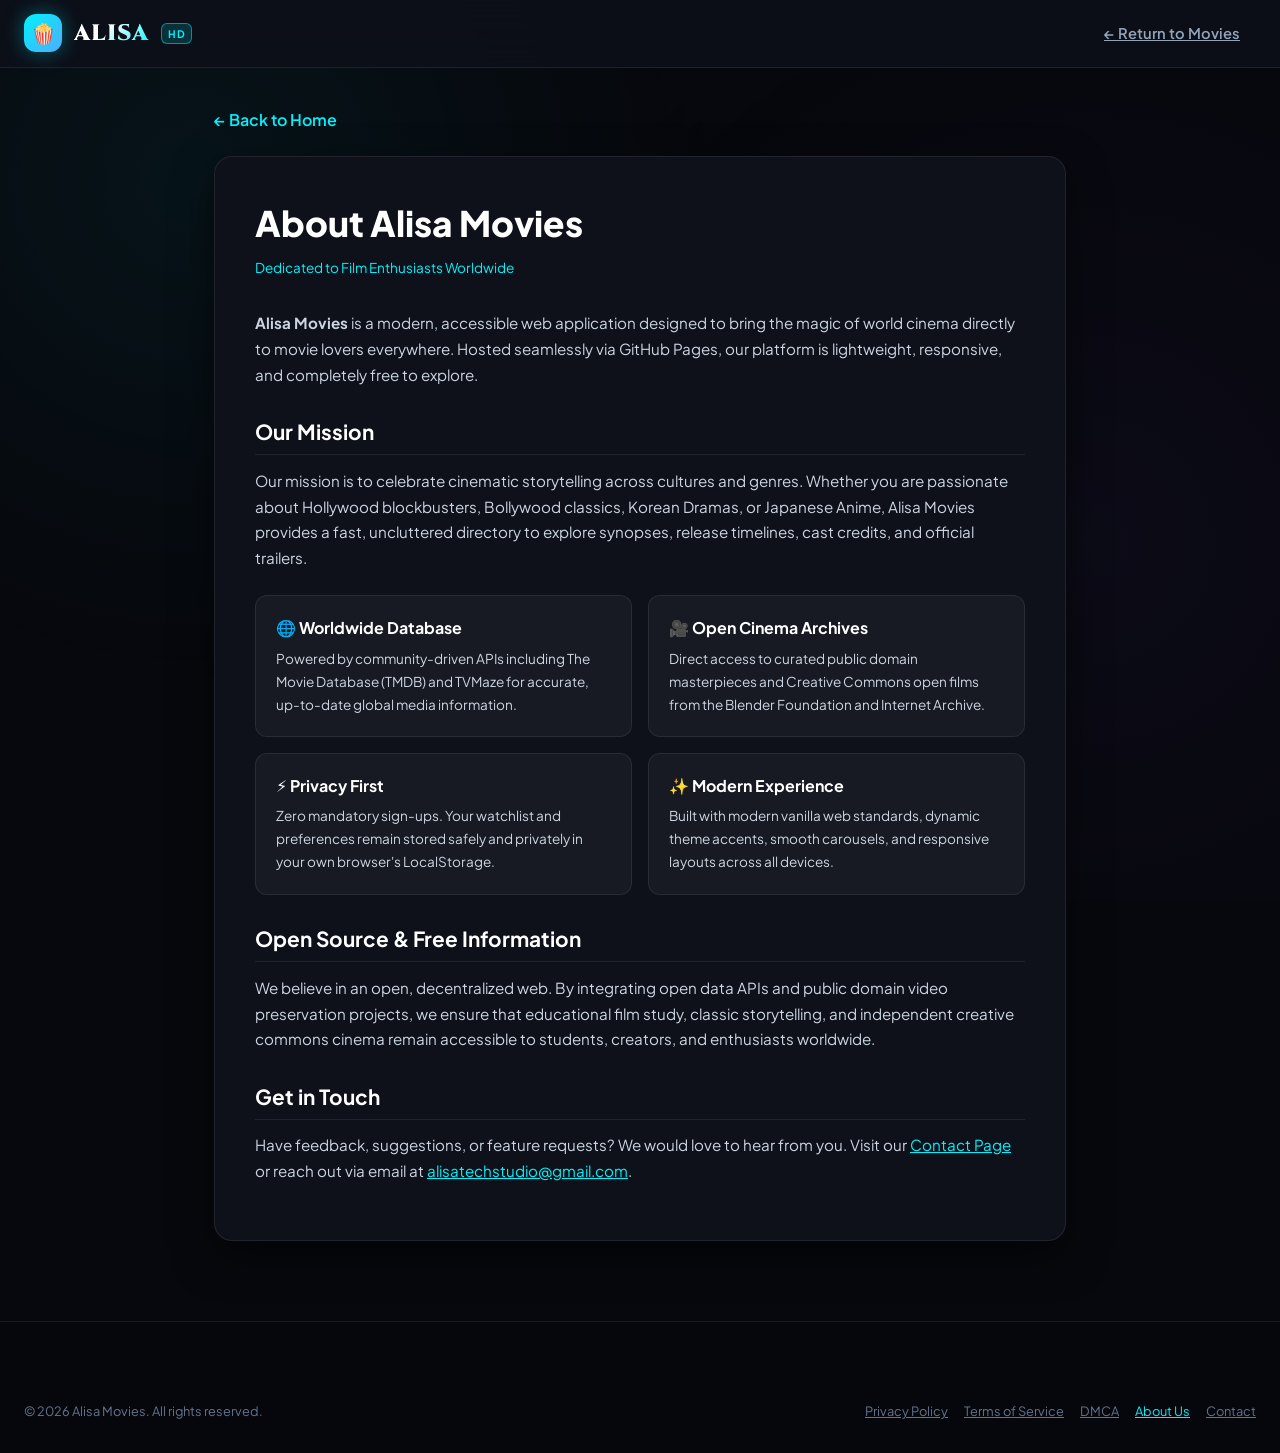
==== about.html @ d3060d82 "feat: add Microsoft Clarity analytics tracking script to all pages" ====
<!DOCTYPE html>
<html lang="en" data-theme-accent="cyan">
<head>
  <!-- Google tag (gtag.js) -->
  <script async src="https://www.googletagmanager.com/gtag/js?id=G-50Y4X5F5R3"></script>
  <script>
    window.dataLayer = window.dataLayer || [];
    function gtag(){dataLayer.push(arguments);}
    gtag('js', new Date());

    gtag('config', 'G-50Y4X5F5R3');
  </script>

  <!-- Microsoft Clarity -->
  <script type="text/javascript">
    (function(c,l,a,r,i,t,y){
        c[a]=c[a]||function(){(c[a].q=c[a].q||[]).push(arguments)};
        t=l.createElement(r);t.async=1;t.src="https://www.clarity.ms/tag/"+i;
        y=l.getElementsByTagName(r)[0];y.parentNode.insertBefore(t,y);
    })(window, document, "clarity", "script", "yriaaf45vl");
  </script>


  <meta charset="UTF-8">
  <meta name="viewport" content="width=device-width, initial-scale=1.0">
  <meta name="description" content="Learn about Alisa Movies (AlisaStream) — our mission to deliver free high-definition cinema discovery, 4K streaming technology, and global entertainment access.">
  <meta name="keywords" content="about alisa movies, alisastream mission, cinema streaming, free movies online">
  <meta name="robots" content="index, follow, max-image-preview:large, max-snippet:-1">
  <link rel="canonical" href="https://alisastream.site/about.html">
  <link rel="manifest" href="manifest.json">
  <title>About Us — Alisa Movies | Free 4K Cinema Discovery</title>
  
  <!-- Open Graph / Social -->
  <meta property="og:site_name" content="Alisa Movies">
  <meta property="og:type" content="website">
  <meta property="og:title" content="About Us — Alisa Movies">
  <meta property="og:description" content="Our mission to provide free worldwide cinema discovery, reviews, and high-definition movie streaming.">
  <meta property="og:url" content="https://alisastream.site/about.html">
  <meta property="og:image" content="https://image.tmdb.org/t/p/w1280/qeQJx07rK2xm8SD2sJxFKhE7gs0.jpg">
  <meta name="twitter:card" content="summary_large_image">
  <meta name="twitter:title" content="About Us — Alisa Movies">
  <meta name="twitter:description" content="Our mission to provide free worldwide cinema discovery and high-definition movie streaming.">
  <meta name="twitter:image" content="https://image.tmdb.org/t/p/w1280/qeQJx07rK2xm8SD2sJxFKhE7gs0.jpg">

  <!-- Site Icons & Favicon -->
  <link rel="icon" type="image/svg+xml" href="favicon.svg">
  <link rel="icon" type="image/png" sizes="48x48" href="favicon-48x48.png">
  <link rel="icon" type="image/png" sizes="32x32" href="favicon-32x32.png">
  <link rel="icon" type="image/png" sizes="16x16" href="favicon-16x16.png">
  <link rel="shortcut icon" href="favicon.ico">
  <link rel="apple-touch-icon" sizes="180x180" href="apple-touch-icon.png">
  <link rel="stylesheet" href="css/style.css">

  <script type="application/ld+json">
  {
    "@context": "https://schema.org",
    "@graph": [
      {
        "@type": "AboutPage",
        "@id": "https://alisastream.site/about.html#webpage",
        "url": "https://alisastream.site/about.html",
        "name": "About Us — Alisa Movies",
        "description": "Information about Alisa Movies platform, mission, and cinema discovery technology.",
        "isPartOf": {
          "@type": "WebSite",
          "@id": "https://alisastream.site/#website",
          "name": "Alisa Movies",
          "url": "https://alisastream.site/"
        }
      },
      {
        "@type": "BreadcrumbList",
        "itemListElement": [
          {
            "@type": "ListItem",
            "position": 1,
            "name": "Home",
            "item": "https://alisastream.site/"
          },
          {
            "@type": "ListItem",
            "position": 2,
            "name": "About Us",
            "item": "https://alisastream.site/about.html"
          }
        ]
      }
    ]
  }
  </script>
  <style>
    .legal-container {
      max-width: 900px;
      margin: 2.5rem auto 5rem auto;
      padding: 0 1.5rem;
      position: relative;
      z-index: 2;
    }
    .legal-card {
      background: var(--bg-surface);
      border: 1px solid var(--border-subtle);
      border-radius: var(--radius-lg);
      padding: 2.5rem;
      box-shadow: 0 15px 40px rgba(0,0,0,0.5);
    }
    .legal-title {
      font-size: 2.2rem;
      font-weight: 800;
      color: #fff;
      margin-bottom: 0.5rem;
    }
    .legal-updated {
      font-size: 0.85rem;
      color: var(--accent-primary);
      margin-bottom: 2rem;
    }
    .legal-content h2 {
      font-size: 1.3rem;
      color: #fff;
      margin: 1.8rem 0 0.8rem 0;
      border-bottom: 1px solid var(--border-subtle);
      padding-bottom: 0.4rem;
    }
    .legal-content p, .legal-content li {
      color: #cbd5e1;
      font-size: 0.95rem;
      line-height: 1.7;
      margin-bottom: 1rem;
    }
    .legal-content ul {
      padding-left: 1.5rem;
      margin-bottom: 1rem;
    }
    .back-btn {
      display: inline-flex;
      align-items: center;
      gap: 0.5rem;
      color: var(--accent-primary);
      text-decoration: none;
      font-weight: 600;
      margin-bottom: 1.5rem;
      transition: transform 0.2s ease;
    }
    .back-btn:hover {
      transform: translateX(-4px);
    }
    .feature-box-grid {
      display: grid;
      grid-template-columns: 1fr 1fr;
      gap: 1rem;
      margin: 1.5rem 0;
    }
    .feature-box {
      background: rgba(255, 255, 255, 0.04);
      border: 1px solid var(--border-subtle);
      border-radius: var(--radius-md);
      padding: 1.25rem;
    }
    .feature-box h3 {
      font-size: 1rem;
      color: #fff;
      margin-bottom: 0.4rem;
    }
    @media (max-width: 600px) {
      .feature-box-grid { grid-template-columns: 1fr; }
    }
  </style>
</head>
<body>
  <div class="ambient-mesh" aria-hidden="true"></div>

  <header class="site-header">
    <div class="header-inner">
      <a href="index.html" class="brand-link">
        <div class="brand-icon">🍿</div>
        <span class="brand-text">ALISA</span>
        <span class="brand-badge">HD</span>
      </a>
      <a href="index.html" class="nav-item">← Return to Movies</a>
    </div>
  </header>

  <main class="legal-container">
    <a href="index.html" class="back-btn">← Back to Home</a>
    
    <article class="legal-card">
      <h1 class="legal-title">About Alisa Movies</h1>
      <p class="legal-updated">Dedicated to Film Enthusiasts Worldwide</p>

      <div class="legal-content">
        <p>
          <strong>Alisa Movies</strong> is a modern, accessible web application designed to bring the magic of world cinema directly to movie lovers everywhere. Hosted seamlessly via GitHub Pages, our platform is lightweight, responsive, and completely free to explore.
        </p>

        <h2>Our Mission</h2>
        <p>
          Our mission is to celebrate cinematic storytelling across cultures and genres. Whether you are passionate about Hollywood blockbusters, Bollywood classics, Korean Dramas, or Japanese Anime, Alisa Movies provides a fast, uncluttered directory to explore synopses, release timelines, cast credits, and official trailers.
        </p>

        <div class="feature-box-grid">
          <div class="feature-box">
            <h3>🌐 Worldwide Database</h3>
            <p style="font-size: 0.85rem; margin-bottom: 0;">Powered by community-driven APIs including The Movie Database (TMDB) and TVMaze for accurate, up-to-date global media information.</p>
          </div>
          <div class="feature-box">
            <h3>🎥 Open Cinema Archives</h3>
            <p style="font-size: 0.85rem; margin-bottom: 0;">Direct access to curated public domain masterpieces and Creative Commons open films from the Blender Foundation and Internet Archive.</p>
          </div>
          <div class="feature-box">
            <h3>⚡ Privacy First</h3>
            <p style="font-size: 0.85rem; margin-bottom: 0;">Zero mandatory sign-ups. Your watchlist and preferences remain stored safely and privately in your own browser's LocalStorage.</p>
          </div>
          <div class="feature-box">
            <h3>✨ Modern Experience</h3>
            <p style="font-size: 0.85rem; margin-bottom: 0;">Built with modern vanilla web standards, dynamic theme accents, smooth carousels, and responsive layouts across all devices.</p>
          </div>
        </div>

        <h2>Open Source & Free Information</h2>
        <p>
          We believe in an open, decentralized web. By integrating open data APIs and public domain video preservation projects, we ensure that educational film study, classic storytelling, and independent creative commons cinema remain accessible to students, creators, and enthusiasts worldwide.
        </p>

        <h2>Get in Touch</h2>
        <p>
          Have feedback, suggestions, or feature requests? We would love to hear from you. Visit our <a href="contact.html" style="color: var(--accent-primary);">Contact Page</a> or reach out via email at <a href="mailto:alisatechstudio@gmail.com" style="color: var(--accent-primary);">alisatechstudio@gmail.com</a>.
        </p>
      </div>
    </article>
  </main>

  <footer class="site-footer">
    <div class="footer-bottom" style="border: none;">
      <p>© 2026 Alisa Movies. All rights reserved.</p>
      <div style="display: flex; gap: 1rem;">
        <a href="privacy.html" style="color: var(--text-muted);">Privacy Policy</a>
        <a href="terms.html" style="color: var(--text-muted);">Terms of Service</a>
        <a href="dmca.html" style="color: var(--text-muted);">DMCA</a>
        <a href="about.html" style="color: var(--accent-primary);">About Us</a>
        <a href="contact.html" style="color: var(--text-muted);">Contact</a>
      </div>
    </div>
  </footer>
</body>
</html>
---- css/style.css ----
/* ==========================================================================
   ALISA MOVIES - CINEMATIC DESIGN SYSTEM & STYLESHEET
   Worldwide Movie & TV Streaming Experience for GitHub Pages
   ========================================================================== */

/* Google Fonts Import */
@import url('https://fonts.googleapis.com/css2?family=Cinzel:wght@700;900&family=Plus+Jakarta+Sans:wght@300;400;500;600;700;800&display=swap');

:root {
  /* Dynamic Accent Color Theme (Default: Cyan Glow) */
  --accent-primary: #00f2fe;
  --accent-primary-hover: #4facfe;
  --accent-glow: rgba(0, 242, 254, 0.35);
  --accent-gradient: linear-gradient(135deg, #00f2fe 0%, #4facfe 100%);
  
  /* Color Palette */
  --bg-deep: #07080d;
  --bg-surface: #0e111a;
  --bg-card: #141824;
  --bg-card-hover: #1c2233;
  --bg-glass: rgba(14, 17, 26, 0.82);
  --bg-glass-card: rgba(22, 27, 42, 0.65);
  --border-subtle: rgba(255, 255, 255, 0.08);
  --border-active: rgba(0, 242, 254, 0.5);
  
  --text-primary: #f8fafc;
  --text-secondary: #94a3b8;
  --text-muted: #64748b;
  
  --star-gold: #fbbf24;
  --badge-hd: #10b981;
  --badge-red: #ef4444;

  /* Spacing & Radii */
  --radius-sm: 6px;
  --radius-md: 12px;
  --radius-lg: 18px;
  --radius-full: 9999px;
  
  /* Typography */
  --font-main: 'Plus Jakarta Sans', system-ui, -apple-system, sans-serif;
  --font-brand: 'Cinzel', serif;

  /* Transitions */
  --ease-spring: cubic-bezier(0.16, 1, 0.3, 1);
  --transition-smooth: all 0.3s var(--ease-spring);
}

/* Color Accent Themes */
[data-theme-accent="red"] {
  --accent-primary: #ff2a5f;
  --accent-primary-hover: #ff527b;
  --accent-glow: rgba(255, 42, 95, 0.38);
  --accent-gradient: linear-gradient(135deg, #ff2a5f 0%, #e50914 100%);
  --border-active: rgba(255, 42, 95, 0.5);
}

[data-theme-accent="gold"] {
  --accent-primary: #f59e0b;
  --accent-primary-hover: #fbbf24;
  --accent-glow: rgba(245, 158, 11, 0.38);
  --accent-gradient: linear-gradient(135deg, #f59e0b 0%, #fbbf24 100%);
  --border-active: rgba(245, 158, 11, 0.5);
}

[data-theme-accent="purple"] {
  --accent-primary: #a855f7;
  --accent-primary-hover: #c084fc;
  --accent-glow: rgba(168, 85, 247, 0.38);
  --accent-gradient: linear-gradient(135deg, #a855f7 0%, #8b5cf6 100%);
  --border-active: rgba(168, 85, 247, 0.5);
}

[data-theme-accent="emerald"] {
  --accent-primary: #10b981;
  --accent-primary-hover: #34d399;
  --accent-glow: rgba(16, 185, 129, 0.38);
  --accent-gradient: linear-gradient(135deg, #10b981 0%, #059669 100%);
  --border-active: rgba(16, 185, 129, 0.5);
}

/* Reset & Global */
*, *::before, *::after {
  box-sizing: border-box;
  margin: 0;
  padding: 0;
}

html {
  scroll-behavior: smooth;
  color-scheme: dark;
}

body {
  background-color: var(--bg-deep);
  color: var(--text-primary);
  font-family: var(--font-main);
  line-height: 1.5;
  overflow-x: hidden;
  min-height: 100vh;
  -webkit-font-smoothing: antialiased;
}

body.modal-open {
  overflow: hidden;
}

/* Custom Scrollbars */
::-webkit-scrollbar {
  width: 8px;
  height: 8px;
}

::-webkit-scrollbar-track {
  background: var(--bg-deep);
}

::-webkit-scrollbar-thumb {
  background: rgba(255, 255, 255, 0.15);
  border-radius: var(--radius-full);
}

::-webkit-scrollbar-thumb:hover {
  background: var(--accent-primary);
}

/* Ambient Background Lights */
.ambient-mesh {
  position: fixed;
  top: 0;
  left: 0;
  width: 100vw;
  height: 100vh;
  pointer-events: none;
  z-index: 0;
  opacity: 0.45;
  background: 
    radial-gradient(circle at 15% 20%, rgba(0, 242, 254, 0.12) 0%, transparent 40%),
    radial-gradient(circle at 85% 60%, rgba(139, 92, 246, 0.1) 0%, transparent 50%),
    radial-gradient(circle at 50% 90%, rgba(229, 9, 20, 0.08) 0%, transparent 45%);
}

/* ==========================================================================
   HEADER & NAVBAR
   ========================================================================== */
.site-header {
  position: sticky;
  top: 0;
  left: 0;
  width: 100%;
  z-index: 100;
  background: var(--bg-glass);
  backdrop-filter: blur(20px);
  -webkit-backdrop-filter: blur(20px);
  border-bottom: 1px solid var(--border-subtle);
  transition: var(--transition-smooth);
}

.site-header.scrolled {
  background: rgba(7, 8, 13, 0.94);
  box-shadow: 0 10px 30px rgba(0, 0, 0, 0.5);
}

.header-inner {
  max-width: 1600px;
  margin: 0 auto;
  padding: 0.85rem 1.5rem;
  display: flex;
  align-items: center;
  justify-content: space-between;
  gap: 1.5rem;
}

/* Brand Logo */
.brand-link {
  display: flex;
  align-items: center;
  gap: 0.75rem;
  text-decoration: none;
  color: var(--text-primary);
  flex-shrink: 0;
}

.brand-icon {
  width: 38px;
  height: 38px;
  border-radius: var(--radius-md);
  background: var(--accent-gradient);
  display: flex;
  align-items: center;
  justify-content: center;
  font-size: 1.25rem;
  box-shadow: 0 0 20px var(--accent-glow);
  transition: transform 0.3s ease;
}

.brand-link:hover .brand-icon {
  transform: scale(1.08) rotate(-4deg);
}

.brand-text {
  font-family: var(--font-brand);
  font-size: 1.4rem;
  font-weight: 900;
  letter-spacing: 1px;
  background: linear-gradient(135deg, #ffffff 40%, var(--accent-primary) 100%);
  -webkit-background-clip: text;
  background-clip: text;
  -webkit-text-fill-color: transparent;
}

.brand-badge {
  font-size: 0.65rem;
  font-family: var(--font-main);
  background: rgba(0, 242, 254, 0.15);
  color: var(--accent-primary);
  padding: 2px 6px;
  border-radius: var(--radius-sm);
  border: 1px solid var(--border-active);
  font-weight: 700;
  letter-spacing: 0.5px;
}

/* Navigation Links */
.main-nav {
  display: flex;
  align-items: center;
  gap: 0.5rem;
}

.nav-item {
  position: relative;
  background: transparent;
  border: none;
  color: var(--text-secondary);
  font-family: var(--font-main);
  font-size: 0.92rem;
  font-weight: 600;
  padding: 0.55rem 1rem;
  border-radius: var(--radius-full);
  cursor: pointer;
  transition: var(--transition-smooth);
  display: flex;
  align-items: center;
  gap: 0.45rem;
}

.nav-item:hover {
  color: var(--text-primary);
  background: rgba(255, 255, 255, 0.05);
}

.nav-item.active {
  color: #07080d;
  background: var(--accent-primary);
  font-weight: 700;
  box-shadow: 0 0 16px var(--accent-glow);
}

.nav-item.active .nav-badge {
  background: #07080d;
  color: var(--accent-primary);
}

.nav-badge {
  font-size: 0.7rem;
  background: rgba(255, 255, 255, 0.15);
  color: var(--text-primary);
  padding: 1px 6px;
  border-radius: var(--radius-full);
  font-weight: 700;
}

/* Header Actions & Search */
.header-actions {
  display: flex;
  align-items: center;
  gap: 1rem;
  flex: 1;
  max-width: 450px;
  justify-content: flex-end;
}

.search-box-wrapper {
  position: relative;
  width: 100%;
  max-width: 340px;
}

.search-input-inner {
  display: flex;
  align-items: center;
  background: rgba(255, 255, 255, 0.06);
  border: 1px solid var(--border-subtle);
  border-radius: var(--radius-full);
  padding: 0.45rem 0.95rem;
  transition: var(--transition-smooth);
}

.search-input-inner:focus-within {
  background: rgba(20, 24, 36, 0.9);
  border-color: var(--border-active);
  box-shadow: 0 0 16px var(--accent-glow);
}

.search-icon {
  color: var(--text-muted);
  margin-right: 0.5rem;
  font-size: 0.9rem;
}

.search-input {
  background: transparent;
  border: none;
  outline: none;
  color: var(--text-primary);
  font-family: var(--font-main);
  font-size: 0.88rem;
  width: 100%;
}

.search-input::placeholder {
  color: var(--text-muted);
}

.search-kbd {
  font-size: 0.7rem;
  background: rgba(255, 255, 255, 0.1);
  color: var(--text-secondary);
  padding: 2px 6px;
  border-radius: 4px;
  margin-left: 0.4rem;
}

.clear-search-btn {
  background: transparent;
  border: none;
  color: var(--text-muted);
  cursor: pointer;
  padding: 0 4px;
  font-size: 0.85rem;
  display: none;
}

.clear-search-btn:hover {
  color: var(--text-primary);
}

/* Live Search Suggestions Dropdown */
.search-suggestions {
  position: absolute;
  top: calc(100% + 8px);
  left: 0;
  width: 100%;
  max-height: 420px;
  overflow-y: auto;
  background: var(--bg-surface);
  border: 1px solid var(--border-subtle);
  border-radius: var(--radius-md);
  box-shadow: 0 15px 40px rgba(0, 0, 0, 0.8);
  z-index: 150;
  display: none;
  padding: 0.5rem;
}

.search-suggestions.active {
  display: block;
}

.suggestion-item {
  display: flex;
  align-items: center;
  gap: 0.8rem;
  padding: 0.5rem;
  border-radius: var(--radius-sm);
  cursor: pointer;
  transition: background 0.2s ease;
  text-decoration: none;
  color: var(--text-primary);
}

.suggestion-item:hover {
  background: rgba(255, 255, 255, 0.08);
}

.suggestion-thumb {
  width: 38px;
  height: 52px;
  border-radius: 4px;
  object-fit: cover;
  background: var(--bg-card);
}

.suggestion-info {
  flex: 1;
  min-width: 0;
}

.suggestion-title {
  font-size: 0.88rem;
  font-weight: 600;
  white-space: nowrap;
  overflow: hidden;
  text-overflow: ellipsis;
}

.suggestion-meta {
  font-size: 0.75rem;
  color: var(--text-muted);
  display: flex;
  gap: 0.5rem;
}

/* Icon Buttons (Settings / Theme) */
.icon-action-btn {
  background: rgba(255, 255, 255, 0.06);
  border: 1px solid var(--border-subtle);
  color: var(--text-secondary);
  width: 38px;
  height: 38px;
  border-radius: var(--radius-full);
  display: flex;
  align-items: center;
  justify-content: center;
  cursor: pointer;
  font-size: 1rem;
  transition: var(--transition-smooth);
  flex-shrink: 0;
}

.icon-action-btn:hover {
  color: var(--text-primary);
  border-color: var(--border-active);
  background: rgba(255, 255, 255, 0.1);
  transform: translateY(-2px);
}

/* Mobile Toggle */
.mobile-menu-btn {
  display: none;
  background: transparent;
  border: none;
  color: var(--text-primary);
  font-size: 1.4rem;
  cursor: pointer;
}

/* ==========================================================================
   HERO SPOTLIGHT CAROUSEL
   ========================================================================== */
.hero-spotlight {
  position: relative;
  width: 100%;
  height: 75vh;
  min-height: 520px;
  max-height: 780px;
  overflow: hidden;
  background: var(--bg-deep);
  z-index: 1;
}

.hero-slider-track {
  width: 100%;
  height: 100%;
  position: relative;
}

.hero-slide {
  position: absolute;
  top: 0;
  left: 0;
  width: 100%;
  height: 100%;
  opacity: 0;
  visibility: hidden;
  transition: opacity 0.8s ease-in-out, visibility 0.8s ease-in-out;
  background-size: cover;
  background-position: center top;
}

.hero-slide.active {
  opacity: 1;
  visibility: visible;
  z-index: 2;
}

.hero-backdrop-gradient {
  position: absolute;
  inset: 0;
  background: linear-gradient(
    90deg, 
    rgba(7, 8, 13, 0.95) 0%, 
    rgba(7, 8, 13, 0.7) 45%, 
    rgba(7, 8, 13, 0.1) 100%
  ),
  linear-gradient(
    0deg, 
    rgba(7, 8, 13, 1) 0%, 
    rgba(7, 8, 13, 0.4) 30%, 
    transparent 100%
  );
}

.hero-content {
  position: relative;
  z-index: 3;
  max-width: 1600px;
  height: 100%;
  margin: 0 auto;
  padding: 0 2rem;
  display: flex;
  flex-direction: column;
  justify-content: center;
  max-width: 720px;
}

.hero-badges {
  display: flex;
  align-items: center;
  gap: 0.75rem;
  margin-bottom: 0.9rem;
}

.spotlight-pill {
  font-size: 0.75rem;
  font-weight: 800;
  text-transform: uppercase;
  letter-spacing: 1px;
  padding: 4px 10px;
  border-radius: var(--radius-full);
  background: var(--accent-gradient);
  color: #07080d;
}

.quality-pill {
  font-size: 0.72rem;
  font-weight: 700;
  background: rgba(255, 255, 255, 0.1);
  color: #fff;
  border: 1px solid var(--border-subtle);
  padding: 3px 8px;
  border-radius: 4px;
}

.hero-title {
  font-size: clamp(2rem, 4.5vw, 3.8rem);
  font-weight: 800;
  line-height: 1.15;
  margin-bottom: 0.8rem;
  color: #ffffff;
  text-shadow: 0 4px 20px rgba(0, 0, 0, 0.6);
}

.hero-meta {
  display: flex;
  align-items: center;
  flex-wrap: wrap;
  gap: 1rem;
  font-size: 0.9rem;
  color: var(--text-secondary);
  margin-bottom: 1rem;
}

.hero-rating {
  color: var(--star-gold);
  font-weight: 700;
  display: flex;
  align-items: center;
  gap: 0.3rem;
}

.hero-overview {
  font-size: 0.95rem;
  line-height: 1.6;
  color: #cbd5e1;
  margin-bottom: 1.8rem;
  display: -webkit-box;
  -webkit-line-clamp: 3;
  line-clamp: 3;
  -webkit-box-orient: vertical;
  overflow: hidden;
  max-width: 620px;
}

.hero-actions {
  display: flex;
  align-items: center;
  flex-wrap: wrap;
  gap: 1rem;
}

/* Action Buttons */
.btn-primary {
  background: var(--accent-gradient);
  color: #07080d;
  font-family: var(--font-main);
  font-size: 0.98rem;
  font-weight: 700;
  padding: 0.85rem 1.8rem;
  border-radius: var(--radius-full);
  border: none;
  cursor: pointer;
  display: inline-flex;
  align-items: center;
  gap: 0.6rem;
  box-shadow: 0 0 25px var(--accent-glow);
  transition: var(--transition-smooth);
}

.btn-primary:hover {
  transform: translateY(-2px) scale(1.03);
  box-shadow: 0 0 35px var(--accent-glow);
}

.btn-secondary {
  background: rgba(255, 255, 255, 0.1);
  color: var(--text-primary);
  backdrop-filter: blur(10px);
  font-family: var(--font-main);
  font-size: 0.95rem;
  font-weight: 600;
  padding: 0.85rem 1.6rem;
  border-radius: var(--radius-full);
  border: 1px solid var(--border-subtle);
  cursor: pointer;
  display: inline-flex;
  align-items: center;
  gap: 0.6rem;
  transition: var(--transition-smooth);
}

.btn-secondary:hover {
  background: rgba(255, 255, 255, 0.18);
  border-color: rgba(255, 255, 255, 0.3);
  transform: translateY(-2px);
}

.btn-watchlist-toggle {
  background: rgba(255, 255, 255, 0.08);
  color: var(--text-primary);
  width: 46px;
  height: 46px;
  border-radius: var(--radius-full);
  border: 1px solid var(--border-subtle);
  display: inline-flex;
  align-items: center;
  justify-content: center;
  font-size: 1.1rem;
  cursor: pointer;
  transition: var(--transition-smooth);
}

.btn-watchlist-toggle:hover {
  background: rgba(255, 255, 255, 0.18);
  border-color: var(--border-active);
}

.btn-watchlist-toggle.in-watchlist {
  background: var(--accent-primary);
  color: #07080d;
  border-color: var(--accent-primary);
}

/* Hero Indicators / Dots */
.hero-indicators {
  position: absolute;
  bottom: 2rem;
  right: 2rem;
  z-index: 5;
  display: flex;
  gap: 0.5rem;
}

.hero-dot {
  width: 10px;
  height: 10px;
  border-radius: var(--radius-full);
  background: rgba(255, 255, 255, 0.3);
  border: none;
  cursor: pointer;
  transition: var(--transition-smooth);
}

.hero-dot.active {
  width: 28px;
  background: var(--accent-primary);
  box-shadow: 0 0 10px var(--accent-glow);
}

/* ==========================================================================
   QUICK WORLDWIDE & GENRE FILTER BAR
   ========================================================================== */
.filter-bar-section {
  position: relative;
  z-index: 10;
  max-width: 1600px;
  margin: -1.5rem auto 1.5rem auto;
  padding: 0 1.5rem;
}

.filter-bar-inner {
  background: var(--bg-glass);
  backdrop-filter: blur(16px);
  border: 1px solid var(--border-subtle);
  border-radius: var(--radius-lg);
  padding: 0.85rem 1.2rem;
  display: flex;
  align-items: center;
  gap: 0.6rem;
  overflow-x: auto;
  scrollbar-width: none;
}

.filter-bar-inner::-webkit-scrollbar {
  display: none;
}

.filter-chip {
  flex-shrink: 0;
  background: rgba(255, 255, 255, 0.05);
  border: 1px solid var(--border-subtle);
  color: var(--text-secondary);
  font-family: var(--font-main);
  font-size: 0.84rem;
  font-weight: 600;
  padding: 0.45rem 1rem;
  border-radius: var(--radius-full);
  cursor: pointer;
  transition: var(--transition-smooth);
  display: flex;
  align-items: center;
  gap: 0.4rem;
}

.filter-chip:hover {
  background: rgba(255, 255, 255, 0.12);
  color: var(--text-primary);
  border-color: rgba(255, 255, 255, 0.2);
}

.filter-chip.active {
  background: var(--accent-gradient);
  color: #07080d;
  font-weight: 700;
  border-color: var(--accent-primary);
  box-shadow: 0 0 16px var(--accent-glow);
}

/* ==========================================================================
   CONTENT RAILS & SECTIONS
   ========================================================================== */
.content-wrapper {
  max-width: 1600px;
  margin: 0 auto;
  padding: 0 1.5rem 4rem 1.5rem;
  position: relative;
  z-index: 2;
}

.section-block {
  margin-bottom: 3.5rem;
}

.section-header {
  display: flex;
  align-items: flex-end;
  justify-content: space-between;
  margin-bottom: 1.25rem;
}

.section-title-group {
  display: flex;
  flex-direction: column;
  gap: 0.25rem;
}

.section-subtitle {
  font-size: 0.78rem;
  text-transform: uppercase;
  letter-spacing: 1.5px;
  color: var(--accent-primary);
  font-weight: 800;
}

.section-title {
  font-size: 1.5rem;
  font-weight: 800;
  color: #ffffff;
  display: flex;
  align-items: center;
  gap: 0.5rem;
}

.section-link-btn {
  background: transparent;
  border: none;
  color: var(--text-secondary);
  font-family: var(--font-main);
  font-size: 0.88rem;
  font-weight: 600;
  cursor: pointer;
  transition: color 0.2s ease;
  display: flex;
  align-items: center;
  gap: 0.35rem;
}

.section-link-btn:hover {
  color: var(--accent-primary);
}

/* Horizontal Scrolling Rails */
.rail-container {
  position: relative;
  margin: 0 -0.5rem;
}

.rail-scroll {
  display: flex;
  gap: 1.2rem;
  overflow-x: auto;
  padding: 0.5rem;
  scroll-behavior: smooth;
  scrollbar-width: none;
}

.rail-scroll::-webkit-scrollbar {
  display: none;
}

.rail-nav-btn {
  position: absolute;
  top: 45%;
  transform: translateY(-50%);
  width: 44px;
  height: 44px;
  border-radius: var(--radius-full);
  background: rgba(7, 8, 13, 0.85);
  backdrop-filter: blur(8px);
  border: 1px solid var(--border-subtle);
  color: var(--text-primary);
  display: flex;
  align-items: center;
  justify-content: center;
  cursor: pointer;
  z-index: 10;
  transition: var(--transition-smooth);
  box-shadow: 0 4px 16px rgba(0, 0, 0, 0.6);
}

.rail-nav-btn:hover {
  background: var(--accent-primary);
  color: #07080d;
  box-shadow: 0 0 16px var(--accent-glow);
}

.rail-nav-btn.prev {
  left: -12px;
}

.rail-nav-btn.next {
  right: -12px;
}

/* Grid Layout for Search Results & Custom Views */
.media-grid {
  display: grid;
  grid-template-columns: repeat(auto-fill, minmax(200px, 1fr));
  gap: 1.5rem;
}

/* ==========================================================================
   MOVIE / MEDIA CARD
   ========================================================================== */
.media-card {
  position: relative;
  flex: 0 0 210px;
  background: var(--bg-card);
  border-radius: var(--radius-md);
  overflow: hidden;
  cursor: pointer;
  transition: var(--transition-smooth);
  border: 1px solid var(--border-subtle);
  display: flex;
  flex-direction: column;
}

.media-grid .media-card {
  flex: unset;
  width: 100%;
}

.media-card:hover {
  transform: translateY(-8px) scale(1.02);
  border-color: var(--border-active);
  box-shadow: 0 14px 35px rgba(0, 0, 0, 0.6), 0 0 20px var(--accent-glow);
  z-index: 5;
}

.card-poster-wrapper {
  position: relative;
  width: 100%;
  aspect-ratio: 2 / 3;
  overflow: hidden;
  background: #111420;
}

.card-poster {
  width: 100%;
  height: 100%;
  object-fit: cover;
  transition: transform 0.5s ease;
}

.media-card:hover .card-poster {
  transform: scale(1.08);
}

/* Hover Overlay with Play Button */
.card-hover-overlay {
  position: absolute;
  inset: 0;
  background: linear-gradient(0deg, rgba(7, 8, 13, 0.95) 0%, rgba(7, 8, 13, 0.3) 60%, transparent 100%);
  opacity: 0;
  transition: opacity 0.3s ease;
  display: flex;
  flex-direction: column;
  justify-content: flex-end;
  padding: 1rem;
}

.media-card:hover .card-hover-overlay {
  opacity: 1;
}

.card-play-icon {
  width: 46px;
  height: 46px;
  border-radius: var(--radius-full);
  background: var(--accent-gradient);
  color: #07080d;
  display: flex;
  align-items: center;
  justify-content: center;
  font-size: 1.2rem;
  margin: 0 auto 1rem auto;
  box-shadow: 0 0 20px var(--accent-glow);
  transform: scale(0.8);
  transition: transform 0.3s ease;
}

.media-card:hover .card-play-icon {
  transform: scale(1);
}

/* Badges on Card */
.card-badges {
  position: absolute;
  top: 8px;
  left: 8px;
  right: 8px;
  display: flex;
  justify-content: space-between;
  align-items: center;
  pointer-events: none;
}

.badge-rating {
  background: rgba(7, 8, 13, 0.85);
  backdrop-filter: blur(6px);
  color: var(--star-gold);
  font-size: 0.75rem;
  font-weight: 700;
  padding: 2px 7px;
  border-radius: var(--radius-sm);
  display: flex;
  align-items: center;
  gap: 3px;
  border: 1px solid rgba(255, 255, 255, 0.1);
}

.badge-type {
  background: rgba(0, 242, 254, 0.2);
  backdrop-filter: blur(6px);
  color: var(--accent-primary);
  font-size: 0.68rem;
  font-weight: 800;
  text-transform: uppercase;
  padding: 2px 6px;
  border-radius: var(--radius-sm);
  border: 1px solid var(--border-active);
}

/* Card Info */
.card-info {
  padding: 0.85rem;
  display: flex;
  flex-direction: column;
  gap: 0.35rem;
}

.card-title {
  font-size: 0.95rem;
  font-weight: 700;
  color: var(--text-primary);
  white-space: nowrap;
  overflow: hidden;
  text-overflow: ellipsis;
}

.card-title-link {
  color: inherit;
  text-decoration: none;
  display: block;
  overflow: hidden;
  text-overflow: ellipsis;
  white-space: nowrap;
  transition: color 0.2s ease;
}

.media-card:hover .card-title-link,
.card-title-link:hover {
  color: var(--accent-primary);
}

.card-meta {
  display: flex;
  align-items: center;
  justify-content: space-between;
  font-size: 0.78rem;
  color: var(--text-muted);
}

/* Quick Bookmark button on Card */
.card-bookmark-btn {
  background: transparent;
  border: none;
  color: var(--text-muted);
  cursor: pointer;
  font-size: 0.95rem;
  padding: 4px;
  transition: color 0.2s ease, transform 0.2s ease;
}

.card-bookmark-btn:hover {
  color: var(--accent-primary);
  transform: scale(1.15);
}

.card-bookmark-btn.active {
  color: var(--accent-primary);
}

/* Skeleton Loading Shimmer */
.skeleton-card {
  flex: 0 0 210px;
  height: 380px;
  background: linear-gradient(90deg, #111420 25%, #1b2033 50%, #111420 75%);
  background-size: 200% 100%;
  animation: shimmer 1.5s infinite;
  border-radius: var(--radius-md);
  border: 1px solid var(--border-subtle);
}

@keyframes shimmer {
  0% { background-position: 200% 0; }
  100% { background-position: -200% 0; }
}

/* ==========================================================================
   STREAMING PLAYER & DETAIL DIALOG (LIGHT DISMISS)
   ========================================================================== */
dialog.alisa-modal {
  border: none;
  background: transparent;
  color: var(--text-primary);
  padding: 0;
  margin: auto;
  max-width: 1200px;
  width: 92vw;
  max-height: 94vh;
  overflow: hidden;
  border-radius: var(--radius-lg);
  box-shadow: 0 25px 80px rgba(0, 0, 0, 0.9);
}

dialog.alisa-modal::backdrop {
  background-color: rgba(4, 6, 10, 0.85);
  backdrop-filter: blur(12px);
  -webkit-backdrop-filter: blur(12px);
}

.modal-surface {
  position: relative;
  background: var(--bg-surface);
  border: 1px solid var(--border-subtle);
  border-radius: var(--radius-lg);
  overflow: hidden;
  display: flex;
  flex-direction: column;
  max-height: 94vh;
}

/* Ambient backlight glow in Player */
.player-ambient-glow {
  position: absolute;
  top: 0;
  left: 0;
  width: 100%;
  height: 400px;
  background-size: cover;
  background-position: center;
  filter: blur(80px);
  opacity: 0.25;
  pointer-events: none;
  z-index: 0;
}

.modal-header {
  position: relative;
  z-index: 5;
  display: flex;
  align-items: center;
  justify-content: space-between;
  padding: 1rem 1.5rem;
  background: rgba(14, 17, 26, 0.8);
  backdrop-filter: blur(10px);
  border-bottom: 1px solid var(--border-subtle);
}

.modal-header-left {
  display: flex;
  flex-direction: column;
  gap: 0.2rem;
  min-width: 0;
}

.modal-title {
  font-size: 1.25rem;
  font-weight: 800;
  color: #fff;
  white-space: nowrap;
  overflow: hidden;
  text-overflow: ellipsis;
}

.modal-meta {
  font-size: 0.82rem;
  color: var(--text-secondary);
}

.modal-header-right {
  display: flex;
  align-items: center;
  gap: 0.6rem;
}

.modal-close-btn {
  background: rgba(255, 255, 255, 0.08);
  border: 1px solid var(--border-subtle);
  color: var(--text-secondary);
  width: 36px;
  height: 36px;
  border-radius: var(--radius-full);
  display: flex;
  align-items: center;
  justify-content: center;
  cursor: pointer;
  font-size: 1.1rem;
  transition: var(--transition-smooth);
}

.modal-close-btn:hover {
  background: #ff2a5f;
  color: #fff;
  border-color: #ff2a5f;
  transform: rotate(90deg);
}

/* ==========================================================================
   STREAMING VIDEO PLAYER & TRAILER MODAL DIMENSIONS
   Cinematic 16:9 widescreen scaling, viewport-bounded, zero control clipping
   ========================================================================== */
dialog#playerModal {
  max-width: min(1560px, 96vw);
  width: 96vw;
  max-height: 96vh;
  margin: auto;
}

dialog#trailerModal {
  max-width: min(1360px, 94vw);
  width: 94vw;
  max-height: 96vh;
  margin: auto;
}

dialog#playerModal .modal-surface,
dialog#trailerModal .modal-surface {
  max-height: 96vh;
  display: flex;
  flex-direction: column;
}

dialog#playerModal .modal-header,
dialog#trailerModal .modal-header {
  padding: 0.75rem 1.25rem;
  flex-shrink: 0;
}

dialog#playerModal .modal-body {
  padding: 0.85rem 1.25rem 1.25rem 1.25rem;
  gap: 0.85rem;
  overflow-y: auto;
  display: flex;
  flex-direction: column;
  align-items: center;
}

/* Master Video Frame Dimensions: Precision 16:9 Widescreen Ratio */
.player-frame-box {
  width: 100%;
  aspect-ratio: 16 / 9;
  /* Viewport bounding: ensures player + controls always fit on screen without vertical cutoff */
  max-height: min(72vh, calc(100vh - 210px));
  max-width: calc(min(72vh, calc(100vh - 210px)) * 16 / 9);
  background: #000000;
  border-radius: var(--radius-md);
  overflow: hidden;
  position: relative;
  box-shadow: 0 14px 50px rgba(0, 0, 0, 0.9), 0 0 25px rgba(0, 242, 254, 0.08);
  border: 1px solid var(--border-subtle);
  margin: 0 auto;
  display: flex;
  align-items: center;
  justify-content: center;
  flex-shrink: 0;
  transition: max-width 0.3s ease, max-height 0.3s ease;
}

.iframe-wrapper,
.custom-video-wrapper {
  width: 100%;
  height: 100%;
  position: relative;
  display: flex;
  align-items: center;
  justify-content: center;
}

.iframe-wrapper iframe,
.custom-video-wrapper video {
  width: 100%;
  height: 100%;
  border: none;
  background: #000;
  display: block;
  object-fit: contain;
}

.direct-stream-badge {
  position: absolute;
  top: 10px;
  right: 10px;
  background: rgba(0, 242, 254, 0.2);
  backdrop-filter: blur(8px);
  color: var(--accent-primary);
  border: 1px solid var(--border-active);
  font-size: 0.75rem;
  font-weight: 700;
  padding: 4px 10px;
  border-radius: var(--radius-full);
  pointer-events: none;
}

/* Server Switcher Bar: Seamlessly aligned to video frame width */
.server-switcher-bar {
  width: 100%;
  max-width: calc(min(72vh, calc(100vh - 210px)) * 16 / 9);
  margin: 0 auto;
  display: flex;
  align-items: center;
  flex-wrap: wrap;
  gap: 0.5rem;
  padding: 0.5rem 0.85rem;
  background: var(--bg-card);
  border: 1px solid var(--border-subtle);
  border-radius: var(--radius-md);
  flex-shrink: 0;
}

dialog#playerModal .tv-episode-container {
  width: 100%;
  max-width: calc(min(72vh, calc(100vh - 210px)) * 16 / 9);
  margin: 0 auto;
}


.server-label {
  font-size: 0.82rem;
  font-weight: 700;
  color: var(--text-muted);
  text-transform: uppercase;
  letter-spacing: 0.5px;
  margin-right: 0.4rem;
}

.server-pill {
  background: rgba(255, 255, 255, 0.05);
  border: 1px solid var(--border-subtle);
  color: var(--text-secondary);
  font-family: var(--font-main);
  font-size: 0.82rem;
  font-weight: 600;
  padding: 0.4rem 0.85rem;
  border-radius: var(--radius-full);
  cursor: pointer;
  transition: var(--transition-smooth);
  display: flex;
  align-items: center;
  gap: 0.4rem;
}

.server-pill:hover {
  background: rgba(255, 255, 255, 0.1);
  color: var(--text-primary);
}

.server-pill.active {
  background: var(--accent-gradient);
  color: #07080d;
  border-color: var(--accent-primary);
  font-weight: 700;
  box-shadow: 0 0 12px var(--accent-glow);
}

/* TV Episode Selector */
.tv-episode-container {
  background: var(--bg-card);
  border: 1px solid var(--border-subtle);
  border-radius: var(--radius-md);
  padding: 1rem;
  display: flex;
  flex-direction: column;
  gap: 0.85rem;
}

.tv-nav-header {
  display: flex;
  align-items: center;
  justify-content: space-between;
  flex-wrap: wrap;
  gap: 0.75rem;
}

.season-dropdown {
  background: var(--bg-surface);
  color: var(--text-primary);
  border: 1px solid var(--border-subtle);
  padding: 0.45rem 1rem;
  border-radius: var(--radius-sm);
  font-family: var(--font-main);
  font-size: 0.88rem;
  outline: none;
}

.season-dropdown:focus {
  border-color: var(--border-active);
}

.episode-quick-controls {
  display: flex;
  align-items: center;
  gap: 0.5rem;
}

.ep-nav-btn {
  background: rgba(255, 255, 255, 0.06);
  border: 1px solid var(--border-subtle);
  color: var(--text-secondary);
  padding: 0.35rem 0.75rem;
  border-radius: var(--radius-sm);
  font-size: 0.8rem;
  font-weight: 600;
  cursor: pointer;
  transition: var(--transition-smooth);
}

.ep-nav-btn:hover:not(:disabled) {
  background: rgba(255, 255, 255, 0.15);
  color: #fff;
}

.ep-nav-btn:disabled {
  opacity: 0.4;
  cursor: not-allowed;
}

.current-ep-badge {
  font-size: 0.8rem;
  font-weight: 700;
  color: var(--accent-primary);
}

.episodes-pill-grid {
  display: grid;
  grid-template-columns: repeat(auto-fill, minmax(75px, 1fr));
  gap: 0.5rem;
  max-height: 180px;
  overflow-y: auto;
  padding-right: 4px;
}

.ep-pill {
  background: rgba(255, 255, 255, 0.04);
  border: 1px solid var(--border-subtle);
  color: var(--text-secondary);
  padding: 0.4rem;
  border-radius: var(--radius-sm);
  font-size: 0.78rem;
  font-weight: 600;
  cursor: pointer;
  text-align: center;
  transition: var(--transition-smooth);
}

.ep-pill:hover {
  background: rgba(255, 255, 255, 0.1);
  color: var(--text-primary);
}

.ep-pill.active {
  background: var(--accent-primary);
  color: #07080d;
  font-weight: 700;
  border-color: var(--accent-primary);
  box-shadow: 0 0 10px var(--accent-glow);
}

/* ==========================================================================
   THEATER MODE (FULLSCREEN CINEMA EXPERIENCE)
   ========================================================================== */
dialog.alisa-modal.theater-mode {
  max-width: 100vw !important;
  width: 100vw !important;
  height: 100vh !important;
  max-height: 100vh !important;
  border-radius: 0 !important;
  margin: 0 !important;
  top: 0 !important;
  left: 0 !important;
}

dialog.alisa-modal.theater-mode .modal-surface {
  border-radius: 0 !important;
  height: 100vh !important;
  max-height: 100vh !important;
  border: none !important;
  background: #05070b;
}

dialog.alisa-modal.theater-mode .modal-header {
  padding: 0.5rem 1.5rem;
  background: rgba(10, 12, 18, 0.95);
  flex-shrink: 0;
}

dialog.alisa-modal.theater-mode .modal-body {
  padding: 0.5rem 1rem 1rem 1rem;
  gap: 0.65rem;
  align-items: center;
}

dialog.alisa-modal.theater-mode .player-frame-box {
  /* Expand to fill maximum theater viewport while keeping 16:9 ratio and space for controls */
  max-height: calc(100vh - 145px);
  max-width: calc((100vh - 145px) * 16 / 9);
  width: 100%;
  border-radius: var(--radius-sm);
  box-shadow: 0 0 60px rgba(0, 0, 0, 0.95);
  border-color: rgba(255, 255, 255, 0.12);
}

dialog.alisa-modal.theater-mode .server-switcher-bar,
dialog.alisa-modal.theater-mode .tv-episode-container {
  max-width: calc((100vh - 145px) * 16 / 9);
}

/* RESPONSIVE DIMENSIONS (TABLETS & PHONES) */
@media (max-width: 900px) {
  dialog#playerModal,
  dialog#trailerModal {
    width: 96vw;
    max-width: 96vw;
  }
  
  .player-frame-box {
    max-height: min(65vh, calc(100vh - 190px));
    max-width: 100%;
  }

  dialog#playerModal .server-switcher-bar,
  dialog#playerModal .tv-episode-container {
    max-width: 100%;
  }
}

@media (max-width: 640px) {
  dialog#playerModal,
  dialog#trailerModal {
    width: 100vw;
    max-width: 100vw;
    height: 100%;
    max-height: 100vh;
    border-radius: 0;
    margin: 0;
  }

  dialog#playerModal .modal-surface,
  dialog#trailerModal .modal-surface {
    height: 100%;
    max-height: 100vh;
    border-radius: 0;
    border: none;
  }

  dialog#playerModal .modal-header,
  dialog#trailerModal .modal-header {
    padding: 0.6rem 0.85rem;
  }

  dialog#playerModal .modal-body {
    padding: 0.5rem 0.5rem 1rem 0.5rem;
    gap: 0.6rem;
  }

  .player-frame-box {
    width: 100%;
    aspect-ratio: 16 / 9;
    max-height: none;
    max-width: 100%;
    border-radius: var(--radius-sm);
  }

  dialog#playerModal .server-switcher-bar {
    padding: 0.4rem 0.6rem;
    gap: 0.35rem;
    max-width: 100%;
  }

  .server-pill {
    padding: 0.3rem 0.6rem;
    font-size: 0.75rem;
  }

  .server-label {
    display: none;
  }
}

/* ==========================================================================
   MOVIE DETAIL OVERLAY / DRAWER
   ========================================================================== */
dialog#detailModal {
  max-width: 1000px;
  width: 90vw;
}

.detail-modal-body {
  position: relative;
  z-index: 2;
  overflow-y: auto;
  max-height: 85vh;
}

.detail-backdrop-banner {
  position: relative;
  width: 100%;
  height: 360px;
  background-size: cover;
  background-position: center;
}

.detail-backdrop-gradient {
  position: absolute;
  inset: 0;
  background: linear-gradient(0deg, var(--bg-surface) 0%, rgba(14, 17, 26, 0.6) 60%, transparent 100%);
}

.detail-content-inner {
  position: relative;
  margin-top: -120px;
  padding: 0 2rem 2rem 2rem;
  display: flex;
  gap: 2rem;
}

.detail-poster-col {
  flex: 0 0 220px;
}

.detail-poster-img {
  width: 100%;
  aspect-ratio: 2 / 3;
  object-fit: cover;
  border-radius: var(--radius-md);
  box-shadow: 0 15px 40px rgba(0, 0, 0, 0.8);
  border: 1px solid var(--border-subtle);
}

.detail-info-col {
  flex: 1;
  display: flex;
  flex-direction: column;
  gap: 0.85rem;
}

.detail-title {
  font-size: 2rem;
  font-weight: 800;
  color: #fff;
}

.detail-tagline {
  font-size: 0.95rem;
  font-style: italic;
  color: var(--accent-primary);
}

.detail-genres {
  display: flex;
  flex-wrap: wrap;
  gap: 0.4rem;
}

.genre-pill {
  font-size: 0.75rem;
  background: rgba(255, 255, 255, 0.08);
  color: var(--text-secondary);
  padding: 2px 8px;
  border-radius: var(--radius-full);
}

.detail-overview {
  font-size: 0.95rem;
  line-height: 1.6;
  color: #cbd5e1;
}

.cast-carousel {
  margin-top: 1rem;
}

.cast-carousel-title {
  font-size: 0.9rem;
  font-weight: 700;
  text-transform: uppercase;
  letter-spacing: 0.5px;
  color: var(--text-muted);
  margin-bottom: 0.6rem;
}

.cast-list {
  display: flex;
  gap: 0.85rem;
  overflow-x: auto;
  padding-bottom: 0.5rem;
}

.cast-card {
  flex: 0 0 80px;
  text-align: center;
}

.cast-img {
  width: 64px;
  height: 64px;
  border-radius: var(--radius-full);
  object-fit: cover;
  background: #20263b;
  margin: 0 auto 0.35rem auto;
}

.cast-name {
  font-size: 0.75rem;
  font-weight: 600;
  white-space: nowrap;
  overflow: hidden;
  text-overflow: ellipsis;
}

.cast-char {
  font-size: 0.68rem;
  color: var(--text-muted);
  white-space: nowrap;
  overflow: hidden;
  text-overflow: ellipsis;
}

/* ==========================================================================
   SETTINGS & THEME MODAL
   ========================================================================== */
dialog#settingsModal {
  max-width: 520px;
  width: 90vw;
}

.settings-body {
  padding: 1.5rem;
  display: flex;
  flex-direction: column;
  gap: 1.5rem;
}

.settings-group {
  display: flex;
  flex-direction: column;
  gap: 0.5rem;
}

.settings-label {
  font-size: 0.88rem;
  font-weight: 700;
  color: var(--text-primary);
}

.settings-help {
  font-size: 0.78rem;
  color: var(--text-muted);
}

.accent-picker {
  display: flex;
  gap: 0.75rem;
}

.accent-choice {
  width: 36px;
  height: 36px;
  border-radius: var(--radius-full);
  border: 2px solid transparent;
  cursor: pointer;
  transition: var(--transition-smooth);
}

.accent-choice.active {
  border-color: #fff;
  transform: scale(1.15);
  box-shadow: 0 0 12px currentColor;
}

.accent-cyan { background: #00f2fe; color: #00f2fe; }
.accent-red { background: #ff2a5f; color: #ff2a5f; }
.accent-gold { background: #f59e0b; color: #f59e0b; }
.accent-purple { background: #a855f7; color: #a855f7; }
.accent-emerald { background: #10b981; color: #10b981; }

.settings-input {
  background: rgba(255, 255, 255, 0.06);
  border: 1px solid var(--border-subtle);
  color: var(--text-primary);
  padding: 0.65rem 1rem;
  border-radius: var(--radius-sm);
  font-family: var(--font-main);
  font-size: 0.88rem;
  outline: none;
}

.settings-input:focus {
  border-color: var(--border-active);
}

/* ==========================================================================
   TRAILER MODAL
   ========================================================================== */
dialog#trailerModal {
  max-width: 900px;
  width: 90vw;
}

/* ==========================================================================
   FOOTER
   ========================================================================== */
.site-footer {
  position: relative;
  z-index: 5;
  background: rgba(7, 8, 13, 0.95);
  border-top: 1px solid var(--border-subtle);
  padding: 3.5rem 1.5rem 2rem 1.5rem;
}

.footer-inner {
  max-width: 1600px;
  margin: 0 auto;
  display: grid;
  grid-template-columns: 2fr 1fr 1fr 1fr;
  gap: 2.5rem;
  margin-bottom: 2.5rem;
}

.footer-brand-col {
  display: flex;
  flex-direction: column;
  gap: 1rem;
}

.footer-desc {
  font-size: 0.88rem;
  color: var(--text-muted);
  line-height: 1.6;
  max-width: 380px;
}

.footer-col-title {
  font-size: 0.92rem;
  font-weight: 700;
  color: #fff;
  margin-bottom: 1rem;
}

.footer-links {
  list-style: none;
  display: flex;
  flex-direction: column;
  gap: 0.6rem;
}

.footer-links a,
.footer-links button {
  color: var(--text-secondary);
  text-decoration: none;
  font-size: 0.85rem;
  background: transparent;
  border: none;
  cursor: pointer;
  padding: 0;
  text-align: left;
  font-family: var(--font-main);
  transition: color 0.2s ease;
}

.footer-links a:hover,
.footer-links button:hover {
  color: var(--accent-primary);
}

.footer-bottom {
  max-width: 1600px;
  margin: 0 auto;
  border-top: 1px solid var(--border-subtle);
  padding-top: 1.5rem;
  display: flex;
  align-items: center;
  justify-content: space-between;
  flex-wrap: wrap;
  gap: 1rem;
  font-size: 0.8rem;
  color: var(--text-muted);
}

/* ==========================================================================
   VIDEO PLAYER CINEMA STAGE LAYOUT (100% Ad-Free, Precision 16:9 Viewport)
   ========================================================================== */
.player-stage-layout {
  display: flex;
  align-items: center;
  justify-content: center;
  width: 100%;
  margin: 0 auto;
}

.player-stage-layout .player-frame-box {
  width: 100%;
  max-height: min(78vh, calc(100vh - 190px));
  max-width: calc(min(78vh, calc(100vh - 190px)) * 16 / 9);
  margin: 0 auto;
}

dialog.alisa-modal.theater-mode .player-stage-layout .player-frame-box {
  max-height: calc(100vh - 120px);
  max-width: calc((100vh - 120px) * 16 / 9);
  width: 100%;
}

/* GDPR / Google Consent Mode Cookie Banner */
.cookie-consent-banner {
  position: fixed;
  bottom: 1.5rem;
  left: 50%;
  transform: translateX(-50%);
  width: calc(100% - 3rem);
  max-width: 780px;
  background: rgba(14, 17, 26, 0.95);
  backdrop-filter: blur(20px);
  -webkit-backdrop-filter: blur(20px);
  border: 1px solid var(--border-active);
  border-radius: var(--radius-lg);
  padding: 1.25rem 1.75rem;
  box-shadow: 0 20px 50px rgba(0, 0, 0, 0.8), 0 0 25px var(--accent-glow);
  z-index: 9999;
  display: flex;
  align-items: center;
  justify-content: space-between;
  gap: 1.5rem;
  animation: slideUpConsent 0.4s ease forwards;
}

@keyframes slideUpConsent {
  from {
    transform: translate(-50%, 100%);
    opacity: 0;
  }
  to {
    transform: translate(-50%, 0);
    opacity: 1;
  }
}

.cookie-consent-text {
  font-size: 0.88rem;
  color: #cbd5e1;
  line-height: 1.5;
}

.cookie-consent-text a {
  color: var(--accent-primary);
  text-decoration: underline;
}

.cookie-consent-actions {
  display: flex;
  align-items: center;
  gap: 0.75rem;
  flex-shrink: 0;
}

.cookie-btn-accept {
  background: var(--accent-gradient);
  color: #07080d;
  font-family: var(--font-main);
  font-size: 0.85rem;
  font-weight: 700;
  padding: 0.55rem 1.2rem;
  border-radius: var(--radius-full);
  border: none;
  cursor: pointer;
  box-shadow: 0 0 15px var(--accent-glow);
  transition: transform 0.2s ease;
}

.cookie-btn-accept:hover {
  transform: scale(1.04);
}

.cookie-btn-decline {
  background: rgba(255, 255, 255, 0.08);
  color: var(--text-secondary);
  font-family: var(--font-main);
  font-size: 0.85rem;
  font-weight: 600;
  padding: 0.55rem 1rem;
  border-radius: var(--radius-full);
  border: 1px solid var(--border-subtle);
  cursor: pointer;
  transition: background 0.2s ease;
}

.cookie-btn-decline:hover {
  background: rgba(255, 255, 255, 0.15);
  color: #fff;
}

@media (max-width: 680px) {
  .cookie-consent-banner {
    flex-direction: column;
    align-items: stretch;
    text-align: left;
    bottom: 1rem;
    padding: 1.2rem;
  }

  .cookie-consent-actions {
    justify-content: flex-end;
  }
}

/* ==========================================================================
   RESPONSIVE DESIGN (MOBILE & TABLET)
   ========================================================================== */
@media (max-width: 1024px) {
  .footer-inner {
    grid-template-columns: 1fr 1fr;
  }
}


@media (max-width: 768px) {
  .main-nav {
    display: none;
  }

  .mobile-menu-btn {
    display: block;
  }

  .site-header {
    padding: 0.4rem 0;
  }

  .header-actions {
    max-width: unset;
  }

  .search-box-wrapper {
    max-width: 180px;
  }

  .search-kbd {
    display: none;
  }

  .hero-spotlight {
    height: 60vh;
    min-height: 440px;
  }

  .hero-content {
    padding: 0 1.25rem;
  }

  .hero-title {
    font-size: 2.1rem;
  }

  .hero-overview {
    -webkit-line-clamp: 2;
    line-clamp: 2;
    font-size: 0.88rem;
  }

  .media-card {
    flex: 0 0 160px;
  }

  .skeleton-card {
    flex: 0 0 160px;
    height: 290px;
  }

  .detail-content-inner {
    flex-direction: column;
    margin-top: -60px;
    padding: 0 1.25rem 1.5rem 1.25rem;
  }

  .detail-poster-col {
    flex: 0 0 auto;
    width: 140px;
  }

  .footer-inner {
    grid-template-columns: 1fr;
    gap: 2rem;
  }
}

/* ==========================================================================
   CATALOG EXPLORER TOOLBAR & LOAD MORE PAGINATION
   ========================================================================== */
.catalog-toolbar {
  display: flex;
  flex-wrap: wrap;
  align-items: center;
  justify-content: space-between;
  gap: 1rem;
  background: var(--bg-surface);
  border: 1px solid var(--border-subtle);
  border-radius: var(--radius-md);
  padding: 1rem 1.25rem;
  margin-bottom: 2rem;
  box-shadow: 0 8px 24px rgba(0, 0, 0, 0.4);
}

.catalog-filters-group {
  display: flex;
  flex-wrap: wrap;
  align-items: center;
  gap: 1rem;
}

.catalog-filter-item {
  display: flex;
  flex-direction: column;
  gap: 0.35rem;
}

.filter-label {
  font-size: 0.75rem;
  font-weight: 700;
  color: var(--text-secondary);
  text-transform: uppercase;
  letter-spacing: 0.8px;
}

.catalog-select {
  background: var(--bg-card);
  color: var(--text-primary);
  border: 1px solid var(--border-subtle);
  border-radius: var(--radius-sm);
  padding: 0.55rem 0.9rem;
  font-size: 0.88rem;
  font-family: var(--font-main);
  outline: none;
  cursor: pointer;
  transition: var(--transition-smooth);
}

.catalog-select:hover {
  border-color: var(--border-active);
}

.catalog-select:focus {
  border-color: var(--accent-primary);
  box-shadow: 0 0 10px var(--accent-glow);
}

.catalog-select option {
  background: var(--bg-surface);
  color: var(--text-primary);
}

.catalog-meta-info {
  margin-left: auto;
}

.catalog-count-pill {
  display: inline-flex;
  align-items: center;
  font-size: 0.82rem;
  font-weight: 700;
  color: var(--accent-primary);
  background: rgba(0, 242, 254, 0.1);
  border: 1px solid var(--border-active);
  padding: 0.4rem 0.9rem;
  border-radius: var(--radius-full);
}

/* Load More & Batch Pagination */
.load-more-container {
  display: flex;
  flex-wrap: wrap;
  align-items: center;
  justify-content: center;
  gap: 1.25rem;
  margin: 3rem 0 2rem 0;
  padding: 1.5rem 0;
}

.btn-load-more {
  background: var(--accent-gradient);
  color: #07080d;
  font-family: var(--font-main);
  font-size: 1rem;
  font-weight: 800;
  padding: 0.9rem 2.2rem;
  border-radius: var(--radius-full);
  border: none;
  cursor: pointer;
  display: inline-flex;
  align-items: center;
  gap: 0.6rem;
  box-shadow: 0 6px 20px var(--accent-glow);
  transition: var(--transition-smooth);
}

.btn-load-more:hover {
  transform: translateY(-3px) scale(1.03);
  box-shadow: 0 10px 30px var(--accent-glow);
}

.btn-load-more:disabled {
  opacity: 0.6;
  cursor: not-allowed;
  transform: none;
}

.btn-load-batch {
  background: var(--bg-card);
  color: var(--text-primary);
  font-family: var(--font-main);
  font-size: 0.95rem;
  font-weight: 700;
  padding: 0.9rem 1.8rem;
  border-radius: var(--radius-full);
  border: 1px solid var(--border-subtle);
  cursor: pointer;
  display: inline-flex;
  align-items: center;
  gap: 0.5rem;
  transition: var(--transition-smooth);
}

.btn-load-batch:hover {
  background: var(--bg-card-hover);
  border-color: var(--accent-primary);
  color: var(--accent-primary);
  box-shadow: 0 0 16px var(--accent-glow);
  transform: translateY(-2px);
}

/* ==========================================================================
   DIRECT STREAM & OPEN CINEMA VIDEO PLAYER STYLES
   ========================================================================== */
.custom-video-wrapper {
  position: relative;
  width: 100%;
  height: 100%;
  background: #000;
  display: flex;
  align-items: center;
  justify-content: center;
  border-radius: var(--radius-md);
  overflow: hidden;
}

.custom-video-wrapper video {
  width: 100%;
  height: 100%;
  max-height: 80vh;
  object-fit: contain;
  background: #000;
  outline: none;
}

.direct-stream-badge {
  position: absolute;
  top: 12px;
  right: 12px;
  background: rgba(7, 8, 13, 0.85);
  backdrop-filter: blur(10px);
  -webkit-backdrop-filter: blur(10px);
  border: 1px solid var(--accent-primary);
  border-radius: var(--radius-full);
  padding: 0.4rem 0.9rem;
  font-size: 0.78rem;
  font-weight: 700;
  color: var(--accent-primary);
  display: inline-flex;
  align-items: center;
  gap: 0.4rem;
  box-shadow: 0 4px 16px var(--accent-glow);
  pointer-events: none;
  z-index: 10;
}

/* ==========================================================================
   OMDb RATINGS & METADATA STYLING
   ========================================================================== */
.omdb-ratings-row {
  display: flex;
  align-items: center;
  flex-wrap: wrap;
  gap: 0.55rem;
  margin: 0.85rem 0 0.5rem 0;
}

.omdb-badge {
  display: inline-flex;
  align-items: center;
  gap: 0.35rem;
  padding: 0.35rem 0.75rem;
  border-radius: var(--radius-sm);
  font-size: 0.8rem;
  font-weight: 600;
  background: rgba(255, 255, 255, 0.06);
  border: 1px solid var(--border-subtle);
  color: var(--text-primary);
}

.omdb-badge strong {
  color: #fff;
  font-weight: 700;
}

.omdb-badge.rotten-tomatoes {
  background: rgba(239, 68, 68, 0.15);
  border-color: rgba(239, 68, 68, 0.35);
  color: #fca5a5;
}

.omdb-badge.metacritic {
  background: rgba(16, 185, 129, 0.15);
  border-color: rgba(16, 185, 129, 0.35);
  color: #6ee7b7;
}

.omdb-badge.imdb {
  background: rgba(251, 191, 36, 0.15);
  border-color: rgba(251, 191, 36, 0.35);
  color: #fde68a;
}

.omdb-crew-grid {
  display: grid;
  grid-template-columns: repeat(auto-fit, minmax(140px, 1fr));
  gap: 0.75rem;
  margin: 1rem 0;
  padding: 0.85rem 1rem;
  background: rgba(255, 255, 255, 0.03);
  border-radius: var(--radius-sm);
  border: 1px solid var(--border-subtle);
  font-size: 0.85rem;
}

.omdb-crew-item strong {
  display: block;
  font-size: 0.72rem;
  text-transform: uppercase;
  letter-spacing: 0.05em;
  color: var(--text-muted);
  margin-bottom: 0.2rem;
}

.omdb-crew-item span {
  color: var(--text-primary);
  font-weight: 500;
  line-height: 1.35;
}

.omdb-awards-pill {
  display: inline-flex;
  align-items: center;
  gap: 0.4rem;
  padding: 0.45rem 0.85rem;
  border-radius: var(--radius-sm);
  background: rgba(251, 191, 36, 0.1);
  border: 1px solid rgba(251, 191, 36, 0.25);
  color: #fef08a;
  font-size: 0.82rem;
  font-weight: 600;
  margin-top: 0.6rem;
}

/* ==========================================================================
   IN-FEED NATIVE AD BANNER UNIT
   ========================================================================== */
.ad-slot-wrapper {
  margin: 2rem auto 2.5rem auto;
  width: 100%;
  display: flex;
  justify-content: center;
  position: relative;
}

.ad-slot-box {
  width: 100%;
  max-width: 100%;
  min-height: 100px;
  background: rgba(14, 17, 26, 0.6);
  border: 1px dashed var(--border-subtle);
  border-radius: var(--radius-md);
  display: flex;
  flex-direction: column;
  align-items: center;
  justify-content: center;
  overflow: hidden;
  position: relative;
  padding: 0.75rem 1rem;
}

.ad-label {
  font-size: 0.68rem;
  font-weight: 700;
  letter-spacing: 1px;
  text-transform: uppercase;
  color: var(--text-muted);
  margin-bottom: 0.5rem;
  align-self: flex-start;
}

.ad-slot-box > div[id^="container-"] {
  width: 100%;
  display: flex;
  justify-content: center;
}

/* ==========================================================================
   SEO AUTHORITY, FEATURES & FAQ ACCORDION STYLES
   ========================================================================== */
.seo-authority-section {
  margin: 4.5rem 0 2rem 0;
  padding: 3.5rem 2.5rem;
  background: radial-gradient(circle at 50% 0%, rgba(20, 24, 36, 0.85) 0%, rgba(7, 8, 13, 0.95) 100%);
  border: 1px solid var(--border-subtle);
  border-radius: var(--radius-lg);
  position: relative;
  overflow: hidden;
  box-shadow: 0 20px 50px rgba(0, 0, 0, 0.6);
}

.seo-authority-section::before {
  content: '';
  position: absolute;
  top: 0;
  left: 10%;
  right: 10%;
  height: 1px;
  background: linear-gradient(90deg, transparent, var(--accent-primary), transparent);
  opacity: 0.6;
}

.seo-section-inner {
  max-width: 1100px;
  margin: 0 auto;
}

.seo-header {
  text-align: center;
  max-width: 820px;
  margin: 0 auto 3rem auto;
}

.seo-badge {
  display: inline-block;
  padding: 0.35rem 0.9rem;
  background: rgba(0, 242, 254, 0.1);
  border: 1px solid var(--border-active);
  color: var(--accent-primary);
  border-radius: var(--radius-full);
  font-size: 0.75rem;
  font-weight: 700;
  letter-spacing: 0.08em;
  margin-bottom: 1.2rem;
  text-transform: uppercase;
}

.seo-main-title {
  font-size: 2.2rem;
  font-weight: 800;
  color: var(--text-primary);
  line-height: 1.25;
  margin-bottom: 1.2rem;
  letter-spacing: -0.02em;
}

.seo-lead-text {
  font-size: 1.05rem;
  line-height: 1.75;
  color: var(--text-secondary);
}

.seo-lead-text strong, .seo-lead-text em {
  color: var(--text-primary);
}

/* Features Grid */
.seo-features-grid {
  display: grid;
  grid-template-columns: repeat(auto-fit, minmax(240px, 1fr));
  gap: 1.5rem;
  margin-bottom: 4rem;
}

.seo-feature-card {
  background: rgba(14, 17, 26, 0.7);
  backdrop-filter: blur(12px);
  -webkit-backdrop-filter: blur(12px);
  border: 1px solid var(--border-subtle);
  border-radius: var(--radius-md);
  padding: 1.8rem 1.5rem;
  transition: var(--transition-smooth);
  display: flex;
  flex-direction: column;
}

.seo-feature-card:hover {
  transform: translateY(-4px);
  border-color: var(--border-active);
  box-shadow: 0 12px 30px rgba(0, 0, 0, 0.4);
}

.seo-feature-icon {
  font-size: 2rem;
  margin-bottom: 1rem;
}

.seo-feature-title {
  font-size: 1.15rem;
  font-weight: 700;
  color: var(--text-primary);
  margin-bottom: 0.6rem;
  line-height: 1.35;
}

.seo-feature-desc {
  font-size: 0.9rem;
  color: var(--text-secondary);
  line-height: 1.6;
  margin-top: auto;
}

/* FAQ Accordion */
.seo-faq-wrapper {
  margin-bottom: 3.5rem;
}

.seo-faq-header {
  text-align: center;
  margin-bottom: 2rem;
}

.seo-faq-title {
  font-size: 1.75rem;
  font-weight: 800;
  color: var(--text-primary);
  margin-top: 0.3rem;
}

.seo-faq-list {
  display: flex;
  flex-direction: column;
  gap: 1rem;
  max-width: 900px;
  margin: 0 auto;
}

.seo-faq-item {
  background: rgba(14, 17, 26, 0.65);
  border: 1px solid var(--border-subtle);
  border-radius: var(--radius-md);
  overflow: hidden;
  transition: var(--transition-smooth);
}

.seo-faq-item:hover, .seo-faq-item[open] {
  border-color: rgba(255, 255, 255, 0.18);
  background: rgba(20, 24, 36, 0.85);
}

.seo-faq-item[open] {
  box-shadow: 0 8px 24px rgba(0, 0, 0, 0.35);
}

.seo-faq-question {
  display: flex;
  justify-content: space-between;
  align-items: center;
  padding: 1.25rem 1.6rem;
  cursor: pointer;
  list-style: none;
  font-size: 1.05rem;
  font-weight: 600;
  color: var(--text-primary);
  transition: color 0.2s ease;
  user-select: none;
}

.seo-faq-question::-webkit-details-marker {
  display: none;
}

.seo-faq-question:hover {
  color: var(--accent-primary);
}

.faq-icon {
  font-size: 1.2rem;
  font-weight: 300;
  color: var(--accent-primary);
  transition: transform 0.3s ease;
  margin-left: 1rem;
  flex-shrink: 0;
}

.seo-faq-item[open] .faq-icon {
  transform: rotate(45deg);
}

.seo-faq-answer {
  padding: 0 1.6rem 1.4rem 1.6rem;
  font-size: 0.95rem;
  line-height: 1.7;
  color: var(--text-secondary);
  border-top: 1px solid rgba(255, 255, 255, 0.04);
  padding-top: 1rem;
}

/* Keyword & Category Directory Cloud */
.seo-keywords-section {
  padding-top: 2rem;
  border-top: 1px solid var(--border-subtle);
  text-align: center;
}

.seo-keywords-title {
  font-size: 1rem;
  font-weight: 700;
  text-transform: uppercase;
  letter-spacing: 0.06em;
  color: var(--text-muted);
  margin-bottom: 1.2rem;
}

.seo-tags-cloud {
  display: flex;
  flex-wrap: wrap;
  gap: 0.65rem;
  justify-content: center;
  max-width: 950px;
  margin: 0 auto;
}

.seo-tag {
  display: inline-block;
  padding: 0.45rem 0.9rem;
  background: rgba(255, 255, 255, 0.04);
  border: 1px solid rgba(255, 255, 255, 0.08);
  border-radius: var(--radius-full);
  color: var(--text-secondary);
  font-size: 0.85rem;
  text-decoration: none;
  font-weight: 500;
  transition: var(--transition-smooth);
}

.seo-tag:hover {
  background: rgba(0, 242, 254, 0.12);
  border-color: var(--accent-primary);
  color: var(--text-primary);
  transform: translateY(-2px);
}

@media (max-width: 768px) {
  .seo-authority-section {
    padding: 2.2rem 1.2rem;
    margin: 3rem 0 1.5rem 0;
  }
  .seo-main-title {
    font-size: 1.6rem;
  }
  .seo-faq-question {
    font-size: 0.95rem;
    padding: 1rem 1.2rem;
  }
  .seo-faq-answer {
    padding: 0 1.2rem 1.2rem 1.2rem;
  }
}
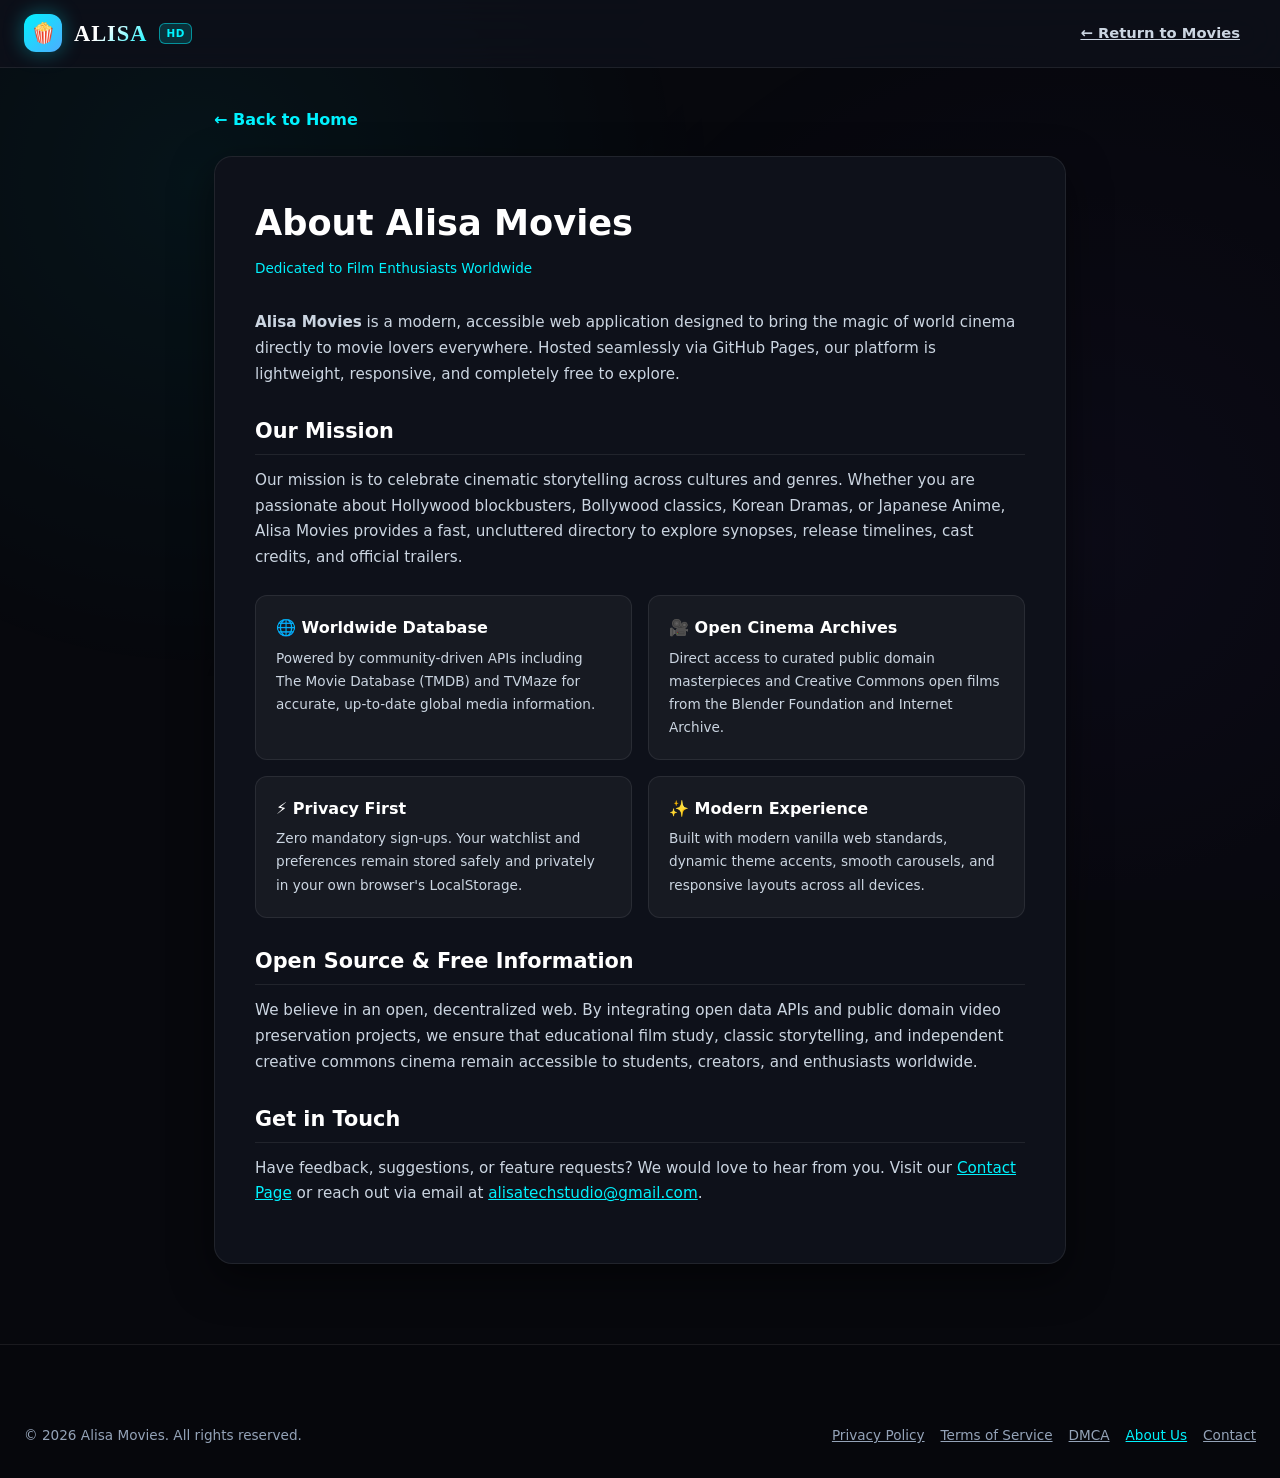
==== commit 5e6d5b75: "perf: defer third-party analytics until interaction/idle to save 139 KiB unused JS" ====
--- a/about.html
+++ b/about.html
@@ -1,26 +1,6 @@
 <!DOCTYPE html>
 <html lang="en" data-theme-accent="cyan">
 <head>
-  <!-- Google tag (gtag.js) -->
-  <script async src="https://www.googletagmanager.com/gtag/js?id=G-50Y4X5F5R3"></script>
-  <script>
-    window.dataLayer = window.dataLayer || [];
-    function gtag(){dataLayer.push(arguments);}
-    gtag('js', new Date());
-
-    gtag('config', 'G-50Y4X5F5R3');
-  </script>
-
-  <!-- Microsoft Clarity -->
-  <script type="text/javascript">
-    (function(c,l,a,r,i,t,y){
-        c[a]=c[a]||function(){(c[a].q=c[a].q||[]).push(arguments)};
-        t=l.createElement(r);t.async=1;t.src="https://www.clarity.ms/tag/"+i;
-        y=l.getElementsByTagName(r)[0];y.parentNode.insertBefore(t,y);
-    })(window, document, "clarity", "script", "yriaaf45vl");
-  </script>
-
-
   <meta charset="UTF-8">
   <meta name="viewport" content="width=device-width, initial-scale=1.0">
   <meta name="description" content="Learn about Alisa Movies (AlisaStream) — our mission to deliver free high-definition cinema discovery, 4K streaming technology, and global entertainment access.">
@@ -165,8 +145,66 @@
       .feature-box-grid { grid-template-columns: 1fr; }
     }
   </style>
+
+  <!-- Analytics & Tag Management (Lazy-loaded on interaction/idle to save unused JS) -->
+  <script>
+    window.dataLayer = window.dataLayer || [];
+    function gtag(){dataLayer.push(arguments);}
+
+    gtag('js', new Date());
+    gtag('config', 'G-50Y4X5F5R3');
+
+    (function() {
+      let analyticsLoaded = false;
+      function loadAnalytics() {
+        if (analyticsLoaded) return;
+        analyticsLoaded = true;
+
+        (function(w,d,s,l,i){w[l]=w[l]||[];w[l].push({'gtm.start':
+        new Date().getTime(),event:'gtm.js'});var f=d.getElementsByTagName(s)[0],
+        j=d.createElement(s),dl=l!='dataLayer'?'&l='+l:'';j.async=true;j.src=
+        'https://www.googletagmanager.com/gtm.js?id='+i+dl;f.parentNode.insertBefore(j,f);
+        })(window,document,'script','dataLayer','GTM-PPVZSLJ7');
+
+        var gaScript = document.createElement('script');
+        gaScript.async = true;
+        gaScript.src = 'https://www.googletagmanager.com/gtag/js?id=G-50Y4X5F5R3';
+        document.head.appendChild(gaScript);
+
+        (function(c,l,a,r,i,t,y){
+            c[a]=c[a]||function(){(c[a].q=c[a].q||[]).push(arguments)};
+            t=l.createElement(r);t.async=1;t.src="https://www.clarity.ms/tag/"+i;
+            y=l.getElementsByTagName(r)[0];y.parentNode.insertBefore(t,y);
+        })(window, document, "clarity", "script", "yriaaf45vl");
+
+        ['touchstart', 'scroll', 'mousemove', 'keydown', 'click'].forEach(function(evt) {
+          window.removeEventListener(evt, loadAnalytics, { passive: true });
+        });
+      }
+
+      ['touchstart', 'scroll', 'mousemove', 'keydown', 'click'].forEach(function(evt) {
+        window.addEventListener(evt, loadAnalytics, { passive: true, once: true });
+      });
+
+      if (typeof window !== 'undefined') {
+        window.addEventListener('load', function() {
+          if ('requestIdleCallback' in window) {
+            window.requestIdleCallback(function() {
+              setTimeout(loadAnalytics, 2500);
+            }, { timeout: 4000 });
+          } else {
+            setTimeout(loadAnalytics, 3500);
+          }
+        });
+      }
+    })();
+  </script>
 </head>
 <body>
+  <!-- Google Tag Manager (noscript) -->
+  <noscript><iframe src="https://www.googletagmanager.com/ns.html?id=GTM-PPVZSLJ7"
+  height="0" width="0" style="display:none;visibility:hidden"></iframe></noscript>
+  <!-- End Google Tag Manager (noscript) -->
   <div class="ambient-mesh" aria-hidden="true"></div>
 
   <header class="site-header">
--- a/css/style.css
+++ b/css/style.css
@@ -3,8 +3,7 @@
    Worldwide Movie & TV Streaming Experience for GitHub Pages
    ========================================================================== */
 
-/* Google Fonts Import */
-@import url('https://fonts.googleapis.com/css2?family=Cinzel:wght@700;900&family=Plus+Jakarta+Sans:wght@300;400;500;600;700;800&display=swap');
+/* Typography loaded non-blockingly via index.html */
 
 :root {
   /* Dynamic Accent Color Theme (Default: Cyan Glow) */
@@ -24,8 +23,8 @@
   --border-active: rgba(0, 242, 254, 0.5);
   
   --text-primary: #f8fafc;
-  --text-secondary: #94a3b8;
-  --text-muted: #64748b;
+  --text-secondary: #cbd5e1;
+  --text-muted: #94a3b8;
   
   --star-gold: #fbbf24;
   --badge-hd: #10b981;
@@ -482,6 +481,16 @@
   opacity: 1;
   visibility: visible;
   z-index: 2;
+}
+
+.hero-slide-initial {
+  background-image: url('https://image.tmdb.org/t/p/w1280/qeQJx07rK2xm8SD2sJxFKhE7gs0.jpg');
+}
+
+@media (max-width: 768px) {
+  .hero-slide-initial {
+    background-image: url('https://image.tmdb.org/t/p/w780/qeQJx07rK2xm8SD2sJxFKhE7gs0.jpg') !important;
+  }
 }
 
 .hero-backdrop-gradient {
@@ -668,20 +677,34 @@
   right: 2rem;
   z-index: 5;
   display: flex;
-  gap: 0.5rem;
+  align-items: center;
+  gap: 0.25rem;
 }
 
 .hero-dot {
+  position: relative;
+  display: inline-flex;
+  align-items: center;
+  justify-content: center;
+  width: 36px;
+  height: 36px;
+  padding: 0;
+  background: transparent;
+  border: none;
+  cursor: pointer;
+}
+
+.hero-dot::after {
+  content: '';
+  display: block;
   width: 10px;
   height: 10px;
   border-radius: var(--radius-full);
-  background: rgba(255, 255, 255, 0.3);
-  border: none;
-  cursor: pointer;
+  background: rgba(255, 255, 255, 0.45);
   transition: var(--transition-smooth);
 }
 
-.hero-dot.active {
+.hero-dot.active::after {
   width: 28px;
   background: var(--accent-primary);
   box-shadow: 0 0 10px var(--accent-glow);
@@ -1027,7 +1050,12 @@
   display: flex;
   align-items: center;
   justify-content: space-between;
-  font-size: 0.78rem;
+  font-size: 0.82rem;
+  font-weight: 500;
+  color: var(--text-muted);
+}
+
+.card-meta span {
   color: var(--text-muted);
 }
 
@@ -1037,8 +1065,13 @@
   border: none;
   color: var(--text-muted);
   cursor: pointer;
-  font-size: 0.95rem;
-  padding: 4px;
+  font-size: 1rem;
+  padding: 6px;
+  min-width: 32px;
+  min-height: 32px;
+  display: inline-flex;
+  align-items: center;
+  justify-content: center;
   transition: color 0.2s ease, transform 0.2s ease;
 }
 
@@ -1854,8 +1887,13 @@
   justify-content: space-between;
   flex-wrap: wrap;
   gap: 1rem;
-  font-size: 0.8rem;
+  font-size: 0.85rem;
   color: var(--text-muted);
+}
+
+.footer-bottom p {
+  color: var(--text-muted);
+  line-height: 1.5;
 }
 
 /* ==========================================================================
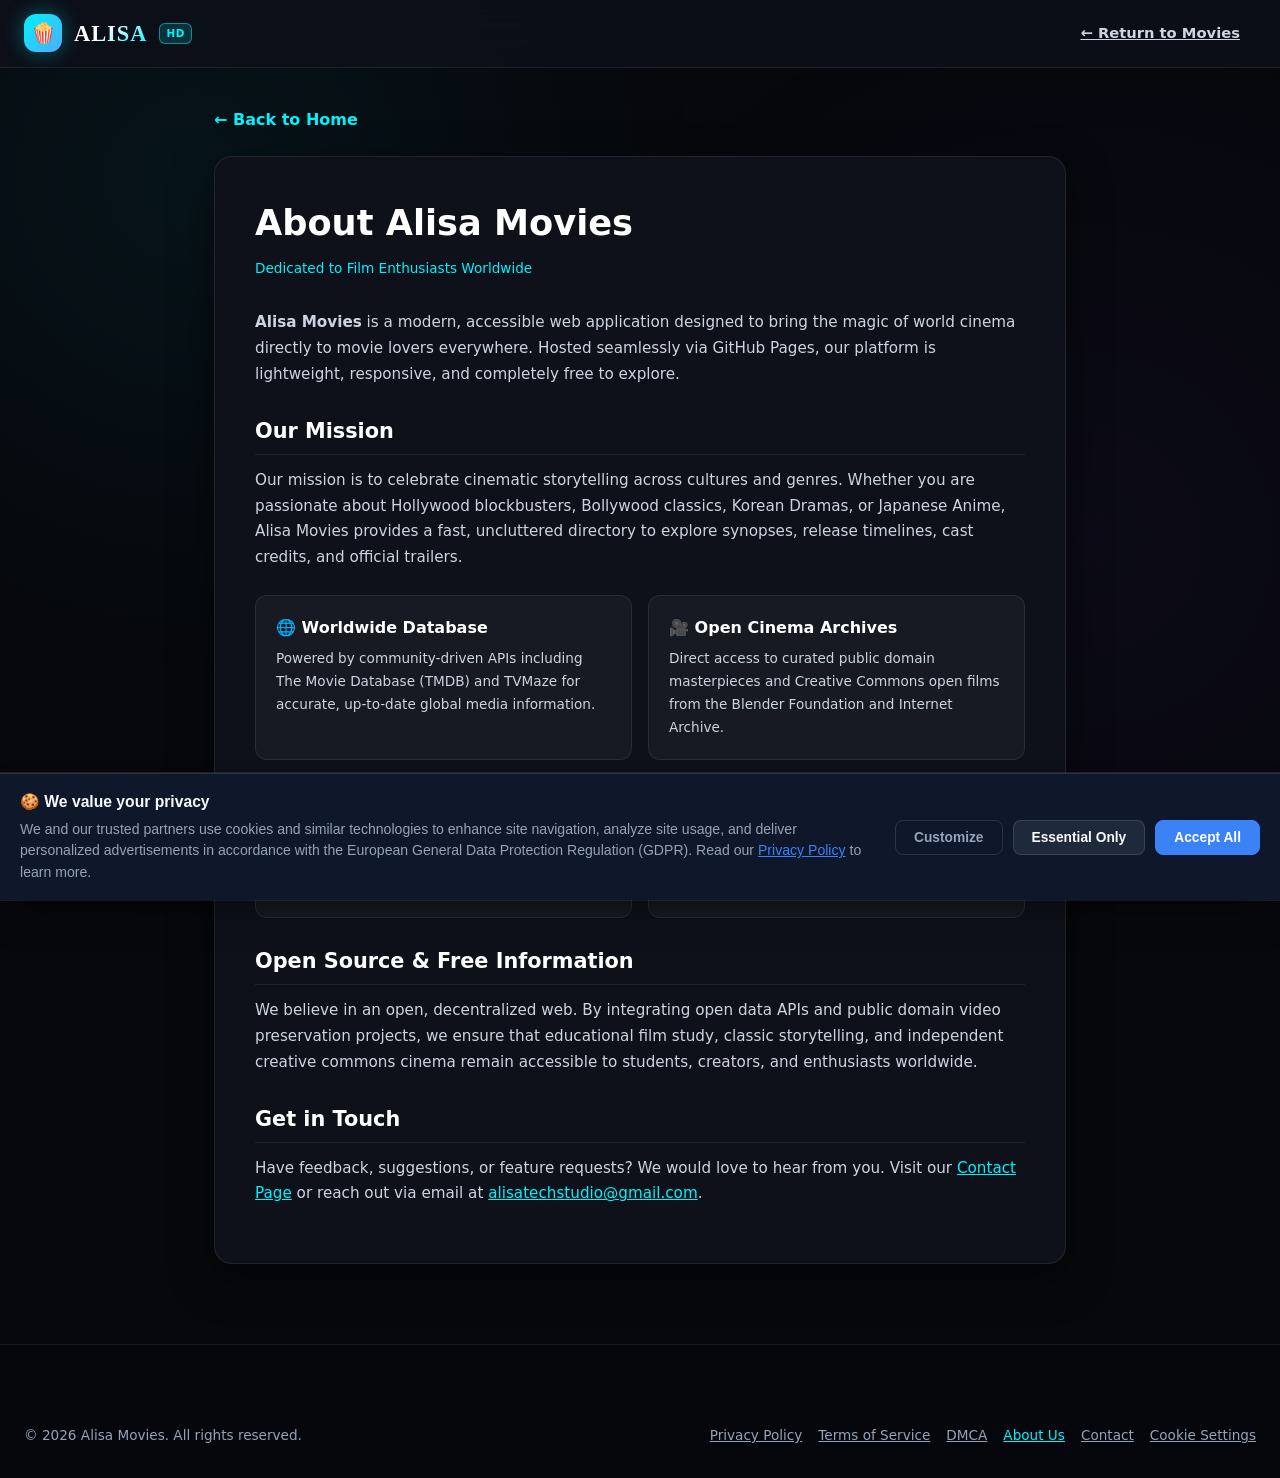
==== commit 13f3fbb2: "feat: implement European GDPR cookie consent settings & Google Consent Mode v2" ====
--- a/about.html
+++ b/about.html
@@ -29,7 +29,7 @@
   <link rel="icon" type="image/png" sizes="16x16" href="favicon-16x16.png">
   <link rel="shortcut icon" href="favicon.ico">
   <link rel="apple-touch-icon" sizes="180x180" href="apple-touch-icon.png">
-  <link rel="stylesheet" href="css/style.css">
+  <link rel="stylesheet" href="css/style.min.css">
 
   <script type="application/ld+json">
   {
@@ -146,11 +146,9 @@
     }
   </style>
 
-  <!-- Analytics & Tag Management (Lazy-loaded on interaction/idle to save unused JS) -->
+  <!-- Google Consent Mode v2 & GDPR Consent Manager -->
+  <script src="js/gdpr-consent.js"></script>
   <script>
-    window.dataLayer = window.dataLayer || [];
-    function gtag(){dataLayer.push(arguments);}
-
     gtag('js', new Date());
     gtag('config', 'G-50Y4X5F5R3');
 
@@ -276,6 +274,7 @@
         <a href="dmca.html" style="color: var(--text-muted);">DMCA</a>
         <a href="about.html" style="color: var(--accent-primary);">About Us</a>
         <a href="contact.html" style="color: var(--text-muted);">Contact</a>
+        <a href="#cookie-settings" data-open-cookie-settings style="color: var(--text-muted);">Cookie Settings</a>
       </div>
     </div>
   </footer>
--- a/css/style.min.css
+++ b/css/style.min.css
@@ -0,0 +1 @@
+:root{--accent-primary: #00f2fe;--accent-primary-hover: #4facfe;--accent-glow: rgba(0, 242, 254, .35);--accent-gradient: linear-gradient(135deg, #00f2fe 0%, #4facfe 100%);--bg-deep: #07080d;--bg-surface: #0e111a;--bg-card: #141824;--bg-card-hover: #1c2233;--bg-glass: rgba(14, 17, 26, .82);--bg-glass-card: rgba(22, 27, 42, .65);--border-subtle: rgba(255, 255, 255, .08);--border-active: rgba(0, 242, 254, .5);--text-primary: #f8fafc;--text-secondary: #cbd5e1;--text-muted: #94a3b8;--star-gold: #fbbf24;--badge-hd: #10b981;--badge-red: #ef4444;--radius-sm: 6px;--radius-md: 12px;--radius-lg: 18px;--radius-full: 9999px;--font-main: "Plus Jakarta Sans", system-ui, -apple-system, sans-serif;--font-brand: "Cinzel", serif;--ease-spring: cubic-bezier(.16, 1, .3, 1);--transition-smooth: all .3s var(--ease-spring)}[data-theme-accent=red]{--accent-primary: #ff2a5f;--accent-primary-hover: #ff527b;--accent-glow: rgba(255, 42, 95, .38);--accent-gradient: linear-gradient(135deg, #ff2a5f 0%, #e50914 100%);--border-active: rgba(255, 42, 95, .5)}[data-theme-accent=gold]{--accent-primary: #f59e0b;--accent-primary-hover: #fbbf24;--accent-glow: rgba(245, 158, 11, .38);--accent-gradient: linear-gradient(135deg, #f59e0b 0%, #fbbf24 100%);--border-active: rgba(245, 158, 11, .5)}[data-theme-accent=purple]{--accent-primary: #a855f7;--accent-primary-hover: #c084fc;--accent-glow: rgba(168, 85, 247, .38);--accent-gradient: linear-gradient(135deg, #a855f7 0%, #8b5cf6 100%);--border-active: rgba(168, 85, 247, .5)}[data-theme-accent=emerald]{--accent-primary: #10b981;--accent-primary-hover: #34d399;--accent-glow: rgba(16, 185, 129, .38);--accent-gradient: linear-gradient(135deg, #10b981 0%, #059669 100%);--border-active: rgba(16, 185, 129, .5)}*,*:before,*:after{box-sizing:border-box;margin:0;padding:0}html{scroll-behavior:smooth;color-scheme:dark}body{background-color:var(--bg-deep);color:var(--text-primary);font-family:var(--font-main);line-height:1.5;overflow-x:hidden;min-height:100vh;-webkit-font-smoothing:antialiased}body.modal-open{overflow:hidden}::-webkit-scrollbar{width:8px;height:8px}::-webkit-scrollbar-track{background:var(--bg-deep)}::-webkit-scrollbar-thumb{background:#ffffff26;border-radius:var(--radius-full)}::-webkit-scrollbar-thumb:hover{background:var(--accent-primary)}.ambient-mesh{position:fixed;top:0;left:0;width:100vw;height:100vh;pointer-events:none;z-index:0;opacity:.45;background:radial-gradient(circle at 15% 20%,rgba(0,242,254,.12) 0%,transparent 40%),radial-gradient(circle at 85% 60%,rgba(139,92,246,.1) 0%,transparent 50%),radial-gradient(circle at 50% 90%,rgba(229,9,20,.08) 0%,transparent 45%)}.site-header{position:sticky;top:0;left:0;width:100%;z-index:100;background:var(--bg-glass);backdrop-filter:blur(20px);-webkit-backdrop-filter:blur(20px);border-bottom:1px solid var(--border-subtle);transition:var(--transition-smooth)}.site-header.scrolled{background:#07080df0;box-shadow:0 10px 30px #00000080}.header-inner{max-width:1600px;margin:0 auto;padding:.85rem 1.5rem;display:flex;align-items:center;justify-content:space-between;gap:1.5rem}.brand-link{display:flex;align-items:center;gap:.75rem;text-decoration:none;color:var(--text-primary);flex-shrink:0}.brand-icon{width:38px;height:38px;border-radius:var(--radius-md);background:var(--accent-gradient);display:flex;align-items:center;justify-content:center;font-size:1.25rem;box-shadow:0 0 20px var(--accent-glow);transition:transform .3s ease}.brand-link:hover .brand-icon{transform:scale(1.08) rotate(-4deg)}.brand-text{font-family:var(--font-brand);font-size:1.4rem;font-weight:900;letter-spacing:1px;background:linear-gradient(135deg,#ffffff 40%,var(--accent-primary) 100%);-webkit-background-clip:text;background-clip:text;-webkit-text-fill-color:transparent}.brand-badge{font-size:.65rem;font-family:var(--font-main);background:#00f2fe26;color:var(--accent-primary);padding:2px 6px;border-radius:var(--radius-sm);border:1px solid var(--border-active);font-weight:700;letter-spacing:.5px}.main-nav{display:flex;align-items:center;gap:.5rem}.nav-item{position:relative;background:transparent;border:none;color:var(--text-secondary);font-family:var(--font-main);font-size:.92rem;font-weight:600;padding:.55rem 1rem;border-radius:var(--radius-full);cursor:pointer;transition:var(--transition-smooth);display:flex;align-items:center;gap:.45rem}.nav-item:hover{color:var(--text-primary);background:#ffffff0d}.nav-item.active{color:#07080d;background:var(--accent-primary);font-weight:700;box-shadow:0 0 16px var(--accent-glow)}.nav-item.active .nav-badge{background:#07080d;color:var(--accent-primary)}.nav-badge{font-size:.7rem;background:#ffffff26;color:var(--text-primary);padding:1px 6px;border-radius:var(--radius-full);font-weight:700}.header-actions{display:flex;align-items:center;gap:1rem;flex:1;max-width:450px;justify-content:flex-end}.search-box-wrapper{position:relative;width:100%;max-width:340px}.search-input-inner{display:flex;align-items:center;background:#ffffff0f;border:1px solid var(--border-subtle);border-radius:var(--radius-full);padding:.45rem .95rem;transition:var(--transition-smooth)}.search-input-inner:focus-within{background:#141824e6;border-color:var(--border-active);box-shadow:0 0 16px var(--accent-glow)}.search-icon{color:var(--text-muted);margin-right:.5rem;font-size:.9rem}.search-input{background:transparent;border:none;outline:none;color:var(--text-primary);font-family:var(--font-main);font-size:.88rem;width:100%}.search-input::placeholder{color:var(--text-muted)}.search-kbd{font-size:.7rem;background:#ffffff1a;color:var(--text-secondary);padding:2px 6px;border-radius:4px;margin-left:.4rem}.clear-search-btn{background:transparent;border:none;color:var(--text-muted);cursor:pointer;padding:0 4px;font-size:.85rem;display:none}.clear-search-btn:hover{color:var(--text-primary)}.search-suggestions{position:absolute;top:calc(100% + 8px);left:0;width:100%;max-height:420px;overflow-y:auto;background:var(--bg-surface);border:1px solid var(--border-subtle);border-radius:var(--radius-md);box-shadow:0 15px 40px #000c;z-index:150;display:none;padding:.5rem}.search-suggestions.active{display:block}.suggestion-item{display:flex;align-items:center;gap:.8rem;padding:.5rem;border-radius:var(--radius-sm);cursor:pointer;transition:background .2s ease;text-decoration:none;color:var(--text-primary)}.suggestion-item:hover{background:#ffffff14}.suggestion-thumb{width:38px;height:52px;border-radius:4px;object-fit:cover;background:var(--bg-card)}.suggestion-info{flex:1;min-width:0}.suggestion-title{font-size:.88rem;font-weight:600;white-space:nowrap;overflow:hidden;text-overflow:ellipsis}.suggestion-meta{font-size:.75rem;color:var(--text-muted);display:flex;gap:.5rem}.icon-action-btn{background:#ffffff0f;border:1px solid var(--border-subtle);color:var(--text-secondary);width:38px;height:38px;border-radius:var(--radius-full);display:flex;align-items:center;justify-content:center;cursor:pointer;font-size:1rem;transition:var(--transition-smooth);flex-shrink:0}.icon-action-btn:hover{color:var(--text-primary);border-color:var(--border-active);background:#ffffff1a;transform:translateY(-2px)}.mobile-menu-btn{display:none;background:transparent;border:none;color:var(--text-primary);font-size:1.4rem;cursor:pointer}.hero-spotlight{position:relative;width:100%;height:75vh;min-height:520px;max-height:780px;overflow:hidden;background:var(--bg-deep);z-index:1}.hero-slider-track{width:100%;height:100%;position:relative}.hero-slide{position:absolute;top:0;left:0;width:100%;height:100%;opacity:0;visibility:hidden;transition:opacity .8s ease-in-out,visibility .8s ease-in-out;background-size:cover;background-position:center top}.hero-slide.active{opacity:1;visibility:visible;z-index:2}.hero-slide-initial{background-image:url(https://image.tmdb.org/t/p/w1280/qeQJx07rK2xm8SD2sJxFKhE7gs0.jpg)}@media(max-width:768px){.hero-slide-initial{background-image:url(https://image.tmdb.org/t/p/w780/qeQJx07rK2xm8SD2sJxFKhE7gs0.jpg)!important}}.hero-backdrop-gradient{position:absolute;inset:0;background:linear-gradient(90deg,#07080df2,#07080db3 45%,#07080d1a),linear-gradient(0deg,rgba(7,8,13,1) 0%,rgba(7,8,13,.4) 30%,transparent 100%)}.hero-content{position:relative;z-index:3;max-width:1600px;height:100%;margin:0 auto;padding:0 2rem;display:flex;flex-direction:column;justify-content:center;max-width:720px}.hero-badges{display:flex;align-items:center;gap:.75rem;margin-bottom:.9rem}.spotlight-pill{font-size:.75rem;font-weight:800;text-transform:uppercase;letter-spacing:1px;padding:4px 10px;border-radius:var(--radius-full);background:var(--accent-gradient);color:#07080d}.quality-pill{font-size:.72rem;font-weight:700;background:#ffffff1a;color:#fff;border:1px solid var(--border-subtle);padding:3px 8px;border-radius:4px}.hero-title{font-size:clamp(2rem,4.5vw,3.8rem);font-weight:800;line-height:1.15;margin-bottom:.8rem;color:#fff;text-shadow:0 4px 20px rgba(0,0,0,.6)}.hero-meta{display:flex;align-items:center;flex-wrap:wrap;gap:1rem;font-size:.9rem;color:var(--text-secondary);margin-bottom:1rem}.hero-rating{color:var(--star-gold);font-weight:700;display:flex;align-items:center;gap:.3rem}.hero-overview{font-size:.95rem;line-height:1.6;color:#cbd5e1;margin-bottom:1.8rem;display:-webkit-box;-webkit-line-clamp:3;line-clamp:3;-webkit-box-orient:vertical;overflow:hidden;max-width:620px}.hero-actions{display:flex;align-items:center;flex-wrap:wrap;gap:1rem}.btn-primary{background:var(--accent-gradient);color:#07080d;font-family:var(--font-main);font-size:.98rem;font-weight:700;padding:.85rem 1.8rem;border-radius:var(--radius-full);border:none;cursor:pointer;display:inline-flex;align-items:center;gap:.6rem;box-shadow:0 0 25px var(--accent-glow);transition:var(--transition-smooth)}.btn-primary:hover{transform:translateY(-2px) scale(1.03);box-shadow:0 0 35px var(--accent-glow)}.btn-secondary{background:#ffffff1a;color:var(--text-primary);backdrop-filter:blur(10px);font-family:var(--font-main);font-size:.95rem;font-weight:600;padding:.85rem 1.6rem;border-radius:var(--radius-full);border:1px solid var(--border-subtle);cursor:pointer;display:inline-flex;align-items:center;gap:.6rem;transition:var(--transition-smooth)}.btn-secondary:hover{background:#ffffff2e;border-color:#ffffff4d;transform:translateY(-2px)}.btn-watchlist-toggle{background:#ffffff14;color:var(--text-primary);width:46px;height:46px;border-radius:var(--radius-full);border:1px solid var(--border-subtle);display:inline-flex;align-items:center;justify-content:center;font-size:1.1rem;cursor:pointer;transition:var(--transition-smooth)}.btn-watchlist-toggle:hover{background:#ffffff2e;border-color:var(--border-active)}.btn-watchlist-toggle.in-watchlist{background:var(--accent-primary);color:#07080d;border-color:var(--accent-primary)}.hero-indicators{position:absolute;bottom:2rem;right:2rem;z-index:5;display:flex;align-items:center;gap:.25rem}.hero-dot{position:relative;display:inline-flex;align-items:center;justify-content:center;width:36px;height:36px;padding:0;background:transparent;border:none;cursor:pointer}.hero-dot:after{content:"";display:block;width:10px;height:10px;border-radius:var(--radius-full);background:#ffffff73;transition:var(--transition-smooth)}.hero-dot.active:after{width:28px;background:var(--accent-primary);box-shadow:0 0 10px var(--accent-glow)}.filter-bar-section{position:relative;z-index:10;max-width:1600px;margin:-1.5rem auto 1.5rem;padding:0 1.5rem}.filter-bar-inner{background:var(--bg-glass);backdrop-filter:blur(16px);border:1px solid var(--border-subtle);border-radius:var(--radius-lg);padding:.85rem 1.2rem;display:flex;align-items:center;gap:.6rem;overflow-x:auto;scrollbar-width:none}.filter-bar-inner::-webkit-scrollbar{display:none}.filter-chip{flex-shrink:0;background:#ffffff0d;border:1px solid var(--border-subtle);color:var(--text-secondary);font-family:var(--font-main);font-size:.84rem;font-weight:600;padding:.45rem 1rem;border-radius:var(--radius-full);cursor:pointer;transition:var(--transition-smooth);display:flex;align-items:center;gap:.4rem}.filter-chip:hover{background:#ffffff1f;color:var(--text-primary);border-color:#fff3}.filter-chip.active{background:var(--accent-gradient);color:#07080d;font-weight:700;border-color:var(--accent-primary);box-shadow:0 0 16px var(--accent-glow)}.content-wrapper{max-width:1600px;margin:0 auto;padding:0 1.5rem 4rem;position:relative;z-index:2}.section-block{margin-bottom:3.5rem}.section-header{display:flex;align-items:flex-end;justify-content:space-between;margin-bottom:1.25rem}.section-title-group{display:flex;flex-direction:column;gap:.25rem}.section-subtitle{font-size:.78rem;text-transform:uppercase;letter-spacing:1.5px;color:var(--accent-primary);font-weight:800}.section-title{font-size:1.5rem;font-weight:800;color:#fff;display:flex;align-items:center;gap:.5rem}.section-link-btn{background:transparent;border:none;color:var(--text-secondary);font-family:var(--font-main);font-size:.88rem;font-weight:600;cursor:pointer;transition:color .2s ease;display:flex;align-items:center;gap:.35rem}.section-link-btn:hover{color:var(--accent-primary)}.rail-container{position:relative;margin:0 -.5rem}.rail-scroll{display:flex;gap:1.2rem;overflow-x:auto;padding:.5rem;scroll-behavior:smooth;scrollbar-width:none}.rail-scroll::-webkit-scrollbar{display:none}.rail-nav-btn{position:absolute;top:45%;transform:translateY(-50%);width:44px;height:44px;border-radius:var(--radius-full);background:#07080dd9;backdrop-filter:blur(8px);border:1px solid var(--border-subtle);color:var(--text-primary);display:flex;align-items:center;justify-content:center;cursor:pointer;z-index:10;transition:var(--transition-smooth);box-shadow:0 4px 16px #0009}.rail-nav-btn:hover{background:var(--accent-primary);color:#07080d;box-shadow:0 0 16px var(--accent-glow)}.rail-nav-btn.prev{left:-12px}.rail-nav-btn.next{right:-12px}.media-grid{display:grid;grid-template-columns:repeat(auto-fill,minmax(200px,1fr));gap:1.5rem}.media-card{position:relative;flex:0 0 210px;background:var(--bg-card);border-radius:var(--radius-md);overflow:hidden;cursor:pointer;transition:var(--transition-smooth);border:1px solid var(--border-subtle);display:flex;flex-direction:column}.media-grid .media-card{flex:unset;width:100%}.media-card:hover{transform:translateY(-8px) scale(1.02);border-color:var(--border-active);box-shadow:0 14px 35px #0009,0 0 20px var(--accent-glow);z-index:5}.card-poster-wrapper{position:relative;width:100%;aspect-ratio:2 / 3;overflow:hidden;background:#111420}.card-poster{width:100%;height:100%;object-fit:cover;transition:transform .5s ease}.media-card:hover .card-poster{transform:scale(1.08)}.card-hover-overlay{position:absolute;inset:0;background:linear-gradient(0deg,rgba(7,8,13,.95) 0%,rgba(7,8,13,.3) 60%,transparent 100%);opacity:0;transition:opacity .3s ease;display:flex;flex-direction:column;justify-content:flex-end;padding:1rem}.media-card:hover .card-hover-overlay{opacity:1}.card-play-icon{width:46px;height:46px;border-radius:var(--radius-full);background:var(--accent-gradient);color:#07080d;display:flex;align-items:center;justify-content:center;font-size:1.2rem;margin:0 auto 1rem;box-shadow:0 0 20px var(--accent-glow);transform:scale(.8);transition:transform .3s ease}.media-card:hover .card-play-icon{transform:scale(1)}.card-badges{position:absolute;top:8px;left:8px;right:8px;display:flex;justify-content:space-between;align-items:center;pointer-events:none}.badge-rating{background:#07080dd9;backdrop-filter:blur(6px);color:var(--star-gold);font-size:.75rem;font-weight:700;padding:2px 7px;border-radius:var(--radius-sm);display:flex;align-items:center;gap:3px;border:1px solid rgba(255,255,255,.1)}.badge-type{background:#00f2fe33;backdrop-filter:blur(6px);color:var(--accent-primary);font-size:.68rem;font-weight:800;text-transform:uppercase;padding:2px 6px;border-radius:var(--radius-sm);border:1px solid var(--border-active)}.card-info{padding:.85rem;display:flex;flex-direction:column;gap:.35rem}.card-title{font-size:.95rem;font-weight:700;color:var(--text-primary);white-space:nowrap;overflow:hidden;text-overflow:ellipsis}.card-title-link{color:inherit;text-decoration:none;display:block;overflow:hidden;text-overflow:ellipsis;white-space:nowrap;transition:color .2s ease}.media-card:hover .card-title-link,.card-title-link:hover{color:var(--accent-primary)}.card-meta{display:flex;align-items:center;justify-content:space-between;font-size:.82rem;font-weight:500;color:var(--text-muted)}.card-meta span{color:var(--text-muted)}.card-bookmark-btn{background:transparent;border:none;color:var(--text-muted);cursor:pointer;font-size:1rem;padding:6px;min-width:32px;min-height:32px;display:inline-flex;align-items:center;justify-content:center;transition:color .2s ease,transform .2s ease}.card-bookmark-btn:hover{color:var(--accent-primary);transform:scale(1.15)}.card-bookmark-btn.active{color:var(--accent-primary)}.skeleton-card{flex:0 0 210px;height:380px;background:linear-gradient(90deg,#111420 25%,#1b2033,#111420 75%);background-size:200% 100%;animation:shimmer 1.5s infinite;border-radius:var(--radius-md);border:1px solid var(--border-subtle)}@keyframes shimmer{0%{background-position:200% 0}to{background-position:-200% 0}}dialog.alisa-modal{border:none;background:transparent;color:var(--text-primary);padding:0;margin:auto;max-width:1200px;width:92vw;max-height:94vh;overflow:hidden;border-radius:var(--radius-lg);box-shadow:0 25px 80px #000000e6}dialog.alisa-modal::backdrop{background-color:#04060ad9;backdrop-filter:blur(12px);-webkit-backdrop-filter:blur(12px)}.modal-surface{position:relative;background:var(--bg-surface);border:1px solid var(--border-subtle);border-radius:var(--radius-lg);overflow:hidden;display:flex;flex-direction:column;max-height:94vh}.player-ambient-glow{position:absolute;top:0;left:0;width:100%;height:400px;background-size:cover;background-position:center;filter:blur(80px);opacity:.25;pointer-events:none;z-index:0}.modal-header{position:relative;z-index:5;display:flex;align-items:center;justify-content:space-between;padding:1rem 1.5rem;background:#0e111acc;backdrop-filter:blur(10px);border-bottom:1px solid var(--border-subtle)}.modal-header-left{display:flex;flex-direction:column;gap:.2rem;min-width:0}.modal-title{font-size:1.25rem;font-weight:800;color:#fff;white-space:nowrap;overflow:hidden;text-overflow:ellipsis}.modal-meta{font-size:.82rem;color:var(--text-secondary)}.modal-header-right{display:flex;align-items:center;gap:.6rem}.modal-close-btn{background:#ffffff14;border:1px solid var(--border-subtle);color:var(--text-secondary);width:36px;height:36px;border-radius:var(--radius-full);display:flex;align-items:center;justify-content:center;cursor:pointer;font-size:1.1rem;transition:var(--transition-smooth)}.modal-close-btn:hover{background:#ff2a5f;color:#fff;border-color:#ff2a5f;transform:rotate(90deg)}dialog#playerModal{max-width:min(1560px,96vw);width:96vw;max-height:96vh;margin:auto}dialog#trailerModal{max-width:min(1360px,94vw);width:94vw;max-height:96vh;margin:auto}dialog#playerModal .modal-surface,dialog#trailerModal .modal-surface{max-height:96vh;display:flex;flex-direction:column}dialog#playerModal .modal-header,dialog#trailerModal .modal-header{padding:.75rem 1.25rem;flex-shrink:0}dialog#playerModal .modal-body{padding:.85rem 1.25rem 1.25rem;gap:.85rem;overflow-y:auto;display:flex;flex-direction:column;align-items:center}.player-frame-box{width:100%;aspect-ratio:16 / 9;max-height:min(72vh,calc(100vh - 210px));max-width:calc(min(72vh,calc(100vh - 210px)) * 16 / 9);background:#000;border-radius:var(--radius-md);overflow:hidden;position:relative;box-shadow:0 14px 50px #000000e6,0 0 25px #00f2fe14;border:1px solid var(--border-subtle);margin:0 auto;display:flex;align-items:center;justify-content:center;flex-shrink:0;transition:max-width .3s ease,max-height .3s ease}.iframe-wrapper,.custom-video-wrapper{width:100%;height:100%;position:relative;display:flex;align-items:center;justify-content:center}.iframe-wrapper iframe,.custom-video-wrapper video{width:100%;height:100%;border:none;background:#000;display:block;object-fit:contain}.direct-stream-badge{position:absolute;top:10px;right:10px;background:#00f2fe33;backdrop-filter:blur(8px);color:var(--accent-primary);border:1px solid var(--border-active);font-size:.75rem;font-weight:700;padding:4px 10px;border-radius:var(--radius-full);pointer-events:none}.server-switcher-bar{width:100%;max-width:calc(min(72vh,calc(100vh - 210px)) * 16 / 9);margin:0 auto;display:flex;align-items:center;flex-wrap:wrap;gap:.5rem;padding:.5rem .85rem;background:var(--bg-card);border:1px solid var(--border-subtle);border-radius:var(--radius-md);flex-shrink:0}dialog#playerModal .tv-episode-container{width:100%;max-width:calc(min(72vh,calc(100vh - 210px)) * 16 / 9);margin:0 auto}.server-label{font-size:.82rem;font-weight:700;color:var(--text-muted);text-transform:uppercase;letter-spacing:.5px;margin-right:.4rem}.server-pill{background:#ffffff0d;border:1px solid var(--border-subtle);color:var(--text-secondary);font-family:var(--font-main);font-size:.82rem;font-weight:600;padding:.4rem .85rem;border-radius:var(--radius-full);cursor:pointer;transition:var(--transition-smooth);display:flex;align-items:center;gap:.4rem}.server-pill:hover{background:#ffffff1a;color:var(--text-primary)}.server-pill.active{background:var(--accent-gradient);color:#07080d;border-color:var(--accent-primary);font-weight:700;box-shadow:0 0 12px var(--accent-glow)}.tv-episode-container{background:var(--bg-card);border:1px solid var(--border-subtle);border-radius:var(--radius-md);padding:1rem;display:flex;flex-direction:column;gap:.85rem}.tv-nav-header{display:flex;align-items:center;justify-content:space-between;flex-wrap:wrap;gap:.75rem}.season-dropdown{background:var(--bg-surface);color:var(--text-primary);border:1px solid var(--border-subtle);padding:.45rem 1rem;border-radius:var(--radius-sm);font-family:var(--font-main);font-size:.88rem;outline:none}.season-dropdown:focus{border-color:var(--border-active)}.episode-quick-controls{display:flex;align-items:center;gap:.5rem}.ep-nav-btn{background:#ffffff0f;border:1px solid var(--border-subtle);color:var(--text-secondary);padding:.35rem .75rem;border-radius:var(--radius-sm);font-size:.8rem;font-weight:600;cursor:pointer;transition:var(--transition-smooth)}.ep-nav-btn:hover:not(:disabled){background:#ffffff26;color:#fff}.ep-nav-btn:disabled{opacity:.4;cursor:not-allowed}.current-ep-badge{font-size:.8rem;font-weight:700;color:var(--accent-primary)}.episodes-pill-grid{display:grid;grid-template-columns:repeat(auto-fill,minmax(75px,1fr));gap:.5rem;max-height:180px;overflow-y:auto;padding-right:4px}.ep-pill{background:#ffffff0a;border:1px solid var(--border-subtle);color:var(--text-secondary);padding:.4rem;border-radius:var(--radius-sm);font-size:.78rem;font-weight:600;cursor:pointer;text-align:center;transition:var(--transition-smooth)}.ep-pill:hover{background:#ffffff1a;color:var(--text-primary)}.ep-pill.active{background:var(--accent-primary);color:#07080d;font-weight:700;border-color:var(--accent-primary);box-shadow:0 0 10px var(--accent-glow)}dialog.alisa-modal.theater-mode{max-width:100vw!important;width:100vw!important;height:100vh!important;max-height:100vh!important;border-radius:0!important;margin:0!important;top:0!important;left:0!important}dialog.alisa-modal.theater-mode .modal-surface{border-radius:0!important;height:100vh!important;max-height:100vh!important;border:none!important;background:#05070b}dialog.alisa-modal.theater-mode .modal-header{padding:.5rem 1.5rem;background:#0a0c12f2;flex-shrink:0}dialog.alisa-modal.theater-mode .modal-body{padding:.5rem 1rem 1rem;gap:.65rem;align-items:center}dialog.alisa-modal.theater-mode .player-frame-box{max-height:calc(100vh - 145px);max-width:calc((100vh - 145px) * 16 / 9);width:100%;border-radius:var(--radius-sm);box-shadow:0 0 60px #000000f2;border-color:#ffffff1f}dialog.alisa-modal.theater-mode .server-switcher-bar,dialog.alisa-modal.theater-mode .tv-episode-container{max-width:calc((100vh - 145px) * 16 / 9)}@media(max-width:900px){dialog#playerModal,dialog#trailerModal{width:96vw;max-width:96vw}.player-frame-box{max-height:min(65vh,calc(100vh - 190px));max-width:100%}dialog#playerModal .server-switcher-bar,dialog#playerModal .tv-episode-container{max-width:100%}}@media(max-width:640px){dialog#playerModal,dialog#trailerModal{width:100vw;max-width:100vw;height:100%;max-height:100vh;border-radius:0;margin:0}dialog#playerModal .modal-surface,dialog#trailerModal .modal-surface{height:100%;max-height:100vh;border-radius:0;border:none}dialog#playerModal .modal-header,dialog#trailerModal .modal-header{padding:.6rem .85rem}dialog#playerModal .modal-body{padding:.5rem .5rem 1rem;gap:.6rem}.player-frame-box{width:100%;aspect-ratio:16 / 9;max-height:none;max-width:100%;border-radius:var(--radius-sm)}dialog#playerModal .server-switcher-bar{padding:.4rem .6rem;gap:.35rem;max-width:100%}.server-pill{padding:.3rem .6rem;font-size:.75rem}.server-label{display:none}}dialog#detailModal{max-width:1000px;width:90vw}.detail-modal-body{position:relative;z-index:2;overflow-y:auto;max-height:85vh}.detail-backdrop-banner{position:relative;width:100%;height:360px;background-size:cover;background-position:center}.detail-backdrop-gradient{position:absolute;inset:0;background:linear-gradient(0deg,var(--bg-surface) 0%,rgba(14,17,26,.6) 60%,transparent 100%)}.detail-content-inner{position:relative;margin-top:-120px;padding:0 2rem 2rem;display:flex;gap:2rem}.detail-poster-col{flex:0 0 220px}.detail-poster-img{width:100%;aspect-ratio:2 / 3;object-fit:cover;border-radius:var(--radius-md);box-shadow:0 15px 40px #000c;border:1px solid var(--border-subtle)}.detail-info-col{flex:1;display:flex;flex-direction:column;gap:.85rem}.detail-title{font-size:2rem;font-weight:800;color:#fff}.detail-tagline{font-size:.95rem;font-style:italic;color:var(--accent-primary)}.detail-genres{display:flex;flex-wrap:wrap;gap:.4rem}.genre-pill{font-size:.75rem;background:#ffffff14;color:var(--text-secondary);padding:2px 8px;border-radius:var(--radius-full)}.detail-overview{font-size:.95rem;line-height:1.6;color:#cbd5e1}.cast-carousel{margin-top:1rem}.cast-carousel-title{font-size:.9rem;font-weight:700;text-transform:uppercase;letter-spacing:.5px;color:var(--text-muted);margin-bottom:.6rem}.cast-list{display:flex;gap:.85rem;overflow-x:auto;padding-bottom:.5rem}.cast-card{flex:0 0 80px;text-align:center}.cast-img{width:64px;height:64px;border-radius:var(--radius-full);object-fit:cover;background:#20263b;margin:0 auto .35rem}.cast-name{font-size:.75rem;font-weight:600;white-space:nowrap;overflow:hidden;text-overflow:ellipsis}.cast-char{font-size:.68rem;color:var(--text-muted);white-space:nowrap;overflow:hidden;text-overflow:ellipsis}dialog#settingsModal{max-width:520px;width:90vw}.settings-body{padding:1.5rem;display:flex;flex-direction:column;gap:1.5rem}.settings-group{display:flex;flex-direction:column;gap:.5rem}.settings-label{font-size:.88rem;font-weight:700;color:var(--text-primary)}.settings-help{font-size:.78rem;color:var(--text-muted)}.accent-picker{display:flex;gap:.75rem}.accent-choice{width:36px;height:36px;border-radius:var(--radius-full);border:2px solid transparent;cursor:pointer;transition:var(--transition-smooth)}.accent-choice.active{border-color:#fff;transform:scale(1.15);box-shadow:0 0 12px currentColor}.accent-cyan{background:#00f2fe;color:#00f2fe}.accent-red{background:#ff2a5f;color:#ff2a5f}.accent-gold{background:#f59e0b;color:#f59e0b}.accent-purple{background:#a855f7;color:#a855f7}.accent-emerald{background:#10b981;color:#10b981}.settings-input{background:#ffffff0f;border:1px solid var(--border-subtle);color:var(--text-primary);padding:.65rem 1rem;border-radius:var(--radius-sm);font-family:var(--font-main);font-size:.88rem;outline:none}.settings-input:focus{border-color:var(--border-active)}dialog#trailerModal{max-width:900px;width:90vw}.site-footer{position:relative;z-index:5;background:#07080df2;border-top:1px solid var(--border-subtle);padding:3.5rem 1.5rem 2rem}.footer-inner{max-width:1600px;margin:0 auto;display:grid;grid-template-columns:2fr 1fr 1fr 1fr;gap:2.5rem;margin-bottom:2.5rem}.footer-brand-col{display:flex;flex-direction:column;gap:1rem}.footer-desc{font-size:.88rem;color:var(--text-muted);line-height:1.6;max-width:380px}.footer-col-title{font-size:.92rem;font-weight:700;color:#fff;margin-bottom:1rem}.footer-links{list-style:none;display:flex;flex-direction:column;gap:.6rem}.footer-links a,.footer-links button{color:var(--text-secondary);text-decoration:none;font-size:.85rem;background:transparent;border:none;cursor:pointer;padding:0;text-align:left;font-family:var(--font-main);transition:color .2s ease}.footer-links a:hover,.footer-links button:hover{color:var(--accent-primary)}.footer-bottom{max-width:1600px;margin:0 auto;border-top:1px solid var(--border-subtle);padding-top:1.5rem;display:flex;align-items:center;justify-content:space-between;flex-wrap:wrap;gap:1rem;font-size:.85rem;color:var(--text-muted)}.footer-bottom p{color:var(--text-muted);line-height:1.5}.player-stage-layout{display:flex;align-items:center;justify-content:center;width:100%;margin:0 auto}.player-stage-layout .player-frame-box{width:100%;max-height:min(78vh,calc(100vh - 190px));max-width:calc(min(78vh,calc(100vh - 190px)) * 16 / 9);margin:0 auto}dialog.alisa-modal.theater-mode .player-stage-layout .player-frame-box{max-height:calc(100vh - 120px);max-width:calc((100vh - 120px) * 16 / 9);width:100%}.cookie-consent-banner{position:fixed;bottom:1.5rem;left:50%;transform:translate3d(-50%,0,0);will-change:transform,opacity;width:calc(100% - 3rem);max-width:780px;background:#0e111af2;backdrop-filter:blur(20px);-webkit-backdrop-filter:blur(20px);border:1px solid var(--border-active);border-radius:var(--radius-lg);padding:1.25rem 1.75rem;box-shadow:0 20px 50px #000c,0 0 25px var(--accent-glow);z-index:9999;display:flex;align-items:center;justify-content:space-between;gap:1.5rem;animation:slideUpConsent .4s cubic-bezier(.16,1,.3,1) forwards}@keyframes slideUpConsent{0%{transform:translate3d(-50%,100%,0);opacity:0}to{transform:translate3d(-50%,0,0);opacity:1}}.cookie-consent-text{font-size:.88rem;color:#cbd5e1;line-height:1.5}.cookie-consent-text a{color:var(--accent-primary);text-decoration:underline}.cookie-consent-actions{display:flex;align-items:center;gap:.75rem;flex-shrink:0}.cookie-btn-accept{background:var(--accent-gradient);color:#07080d;font-family:var(--font-main);font-size:.85rem;font-weight:700;padding:.55rem 1.2rem;border-radius:var(--radius-full);border:none;cursor:pointer;box-shadow:0 0 15px var(--accent-glow);transition:transform .2s ease}.cookie-btn-accept:hover{transform:scale(1.04)}.cookie-btn-decline{background:#ffffff14;color:var(--text-secondary);font-family:var(--font-main);font-size:.85rem;font-weight:600;padding:.55rem 1rem;border-radius:var(--radius-full);border:1px solid var(--border-subtle);cursor:pointer;transition:background .2s ease}.cookie-btn-decline:hover{background:#ffffff26;color:#fff}@media(max-width:680px){.cookie-consent-banner{flex-direction:column;align-items:stretch;text-align:left;bottom:1rem;padding:1.2rem}.cookie-consent-actions{justify-content:flex-end}}@media(max-width:1024px){.footer-inner{grid-template-columns:1fr 1fr}}@media(max-width:768px){.main-nav{display:none}.mobile-menu-btn{display:block}.site-header{padding:.4rem 0}.header-actions{max-width:unset}.search-box-wrapper{max-width:180px}.search-kbd{display:none}.hero-spotlight{height:60vh;min-height:440px}.hero-content{padding:0 1.25rem}.hero-title{font-size:2.1rem}.hero-overview{-webkit-line-clamp:2;line-clamp:2;font-size:.88rem}.media-card{flex:0 0 160px}.skeleton-card{flex:0 0 160px;height:290px}.detail-content-inner{flex-direction:column;margin-top:-60px;padding:0 1.25rem 1.5rem}.detail-poster-col{flex:0 0 auto;width:140px}.footer-inner{grid-template-columns:1fr;gap:2rem}}.catalog-toolbar{display:flex;flex-wrap:wrap;align-items:center;justify-content:space-between;gap:1rem;background:var(--bg-surface);border:1px solid var(--border-subtle);border-radius:var(--radius-md);padding:1rem 1.25rem;margin-bottom:2rem;box-shadow:0 8px 24px #0006}.catalog-filters-group{display:flex;flex-wrap:wrap;align-items:center;gap:1rem}.catalog-filter-item{display:flex;flex-direction:column;gap:.35rem}.filter-label{font-size:.75rem;font-weight:700;color:var(--text-secondary);text-transform:uppercase;letter-spacing:.8px}.catalog-select{background:var(--bg-card);color:var(--text-primary);border:1px solid var(--border-subtle);border-radius:var(--radius-sm);padding:.55rem .9rem;font-size:.88rem;font-family:var(--font-main);outline:none;cursor:pointer;transition:var(--transition-smooth)}.catalog-select:hover{border-color:var(--border-active)}.catalog-select:focus{border-color:var(--accent-primary);box-shadow:0 0 10px var(--accent-glow)}.catalog-select option{background:var(--bg-surface);color:var(--text-primary)}.catalog-meta-info{margin-left:auto}.catalog-count-pill{display:inline-flex;align-items:center;font-size:.82rem;font-weight:700;color:var(--accent-primary);background:#00f2fe1a;border:1px solid var(--border-active);padding:.4rem .9rem;border-radius:var(--radius-full)}.load-more-container{display:flex;flex-wrap:wrap;align-items:center;justify-content:center;gap:1.25rem;margin:3rem 0 2rem;padding:1.5rem 0}.btn-load-more{background:var(--accent-gradient);color:#07080d;font-family:var(--font-main);font-size:1rem;font-weight:800;padding:.9rem 2.2rem;border-radius:var(--radius-full);border:none;cursor:pointer;display:inline-flex;align-items:center;gap:.6rem;box-shadow:0 6px 20px var(--accent-glow);transition:var(--transition-smooth)}.btn-load-more:hover{transform:translateY(-3px) scale(1.03);box-shadow:0 10px 30px var(--accent-glow)}.btn-load-more:disabled{opacity:.6;cursor:not-allowed;transform:none}.btn-load-batch{background:var(--bg-card);color:var(--text-primary);font-family:var(--font-main);font-size:.95rem;font-weight:700;padding:.9rem 1.8rem;border-radius:var(--radius-full);border:1px solid var(--border-subtle);cursor:pointer;display:inline-flex;align-items:center;gap:.5rem;transition:var(--transition-smooth)}.btn-load-batch:hover{background:var(--bg-card-hover);border-color:var(--accent-primary);color:var(--accent-primary);box-shadow:0 0 16px var(--accent-glow);transform:translateY(-2px)}.custom-video-wrapper{position:relative;width:100%;height:100%;background:#000;display:flex;align-items:center;justify-content:center;border-radius:var(--radius-md);overflow:hidden}.custom-video-wrapper video{width:100%;height:100%;max-height:80vh;object-fit:contain;background:#000;outline:none}.direct-stream-badge{position:absolute;top:12px;right:12px;background:#07080dd9;backdrop-filter:blur(10px);-webkit-backdrop-filter:blur(10px);border:1px solid var(--accent-primary);border-radius:var(--radius-full);padding:.4rem .9rem;font-size:.78rem;font-weight:700;color:var(--accent-primary);display:inline-flex;align-items:center;gap:.4rem;box-shadow:0 4px 16px var(--accent-glow);pointer-events:none;z-index:10}.omdb-ratings-row{display:flex;align-items:center;flex-wrap:wrap;gap:.55rem;margin:.85rem 0 .5rem}.omdb-badge{display:inline-flex;align-items:center;gap:.35rem;padding:.35rem .75rem;border-radius:var(--radius-sm);font-size:.8rem;font-weight:600;background:#ffffff0f;border:1px solid var(--border-subtle);color:var(--text-primary)}.omdb-badge strong{color:#fff;font-weight:700}.omdb-badge.rotten-tomatoes{background:#ef444426;border-color:#ef444459;color:#fca5a5}.omdb-badge.metacritic{background:#10b98126;border-color:#10b98159;color:#6ee7b7}.omdb-badge.imdb{background:#fbbf2426;border-color:#fbbf2459;color:#fde68a}.omdb-crew-grid{display:grid;grid-template-columns:repeat(auto-fit,minmax(140px,1fr));gap:.75rem;margin:1rem 0;padding:.85rem 1rem;background:#ffffff08;border-radius:var(--radius-sm);border:1px solid var(--border-subtle);font-size:.85rem}.omdb-crew-item strong{display:block;font-size:.72rem;text-transform:uppercase;letter-spacing:.05em;color:var(--text-muted);margin-bottom:.2rem}.omdb-crew-item span{color:var(--text-primary);font-weight:500;line-height:1.35}.omdb-awards-pill{display:inline-flex;align-items:center;gap:.4rem;padding:.45rem .85rem;border-radius:var(--radius-sm);background:#fbbf241a;border:1px solid rgba(251,191,36,.25);color:#fef08a;font-size:.82rem;font-weight:600;margin-top:.6rem}.ad-slot-wrapper{margin:2rem auto 2.5rem;width:100%;display:flex;justify-content:center;position:relative}.ad-slot-box{width:100%;max-width:100%;min-height:100px;background:#0e111a99;border:1px dashed var(--border-subtle);border-radius:var(--radius-md);display:flex;flex-direction:column;align-items:center;justify-content:center;overflow:hidden;position:relative;padding:.75rem 1rem}.ad-label{font-size:.68rem;font-weight:700;letter-spacing:1px;text-transform:uppercase;color:var(--text-muted);margin-bottom:.5rem;align-self:flex-start}.ad-slot-box>div[id^=container-]{width:100%;display:flex;justify-content:center}.seo-authority-section{margin:4.5rem 0 2rem;padding:3.5rem 2.5rem;background:radial-gradient(circle at 50% 0%,#141824d9,#07080df2);border:1px solid var(--border-subtle);border-radius:var(--radius-lg);position:relative;overflow:hidden;box-shadow:0 20px 50px #0009}.seo-authority-section:before{content:"";position:absolute;top:0;left:10%;right:10%;height:1px;background:linear-gradient(90deg,transparent,var(--accent-primary),transparent);opacity:.6}.seo-section-inner{max-width:1100px;margin:0 auto}.seo-header{text-align:center;max-width:820px;margin:0 auto 3rem}.seo-badge{display:inline-block;padding:.35rem .9rem;background:#00f2fe1a;border:1px solid var(--border-active);color:var(--accent-primary);border-radius:var(--radius-full);font-size:.75rem;font-weight:700;letter-spacing:.08em;margin-bottom:1.2rem;text-transform:uppercase}.seo-main-title{font-size:2.2rem;font-weight:800;color:var(--text-primary);line-height:1.25;margin-bottom:1.2rem;letter-spacing:-.02em}.seo-lead-text{font-size:1.05rem;line-height:1.75;color:var(--text-secondary)}.seo-lead-text strong,.seo-lead-text em{color:var(--text-primary)}.seo-features-grid{display:grid;grid-template-columns:repeat(auto-fit,minmax(240px,1fr));gap:1.5rem;margin-bottom:4rem}.seo-feature-card{background:#0e111ab3;backdrop-filter:blur(12px);-webkit-backdrop-filter:blur(12px);border:1px solid var(--border-subtle);border-radius:var(--radius-md);padding:1.8rem 1.5rem;transition:var(--transition-smooth);display:flex;flex-direction:column}.seo-feature-card:hover{transform:translateY(-4px);border-color:var(--border-active);box-shadow:0 12px 30px #0006}.seo-feature-icon{font-size:2rem;margin-bottom:1rem}.seo-feature-title{font-size:1.15rem;font-weight:700;color:var(--text-primary);margin-bottom:.6rem;line-height:1.35}.seo-feature-desc{font-size:.9rem;color:var(--text-secondary);line-height:1.6;margin-top:auto}.seo-faq-wrapper{margin-bottom:3.5rem}.seo-faq-header{text-align:center;margin-bottom:2rem}.seo-faq-title{font-size:1.75rem;font-weight:800;color:var(--text-primary);margin-top:.3rem}.seo-faq-list{display:flex;flex-direction:column;gap:1rem;max-width:900px;margin:0 auto}.seo-faq-item{background:#0e111aa6;border:1px solid var(--border-subtle);border-radius:var(--radius-md);overflow:hidden;transition:var(--transition-smooth)}.seo-faq-item:hover,.seo-faq-item[open]{border-color:#ffffff2e;background:#141824d9}.seo-faq-item[open]{box-shadow:0 8px 24px #00000059}.seo-faq-question{display:flex;justify-content:space-between;align-items:center;padding:1.25rem 1.6rem;cursor:pointer;list-style:none;font-size:1.05rem;font-weight:600;color:var(--text-primary);transition:color .2s ease;user-select:none}.seo-faq-question::-webkit-details-marker{display:none}.seo-faq-question:hover{color:var(--accent-primary)}.faq-icon{font-size:1.2rem;font-weight:300;color:var(--accent-primary);transition:transform .3s ease;margin-left:1rem;flex-shrink:0}.seo-faq-item[open] .faq-icon{transform:rotate(45deg)}.seo-faq-answer{padding:1rem 1.6rem 1.4rem;font-size:.95rem;line-height:1.7;color:var(--text-secondary);border-top:1px solid rgba(255,255,255,.04)}.seo-keywords-section{padding-top:2rem;border-top:1px solid var(--border-subtle);text-align:center}.seo-keywords-title{font-size:1rem;font-weight:700;text-transform:uppercase;letter-spacing:.06em;color:var(--text-muted);margin-bottom:1.2rem}.seo-tags-cloud{display:flex;flex-wrap:wrap;gap:.65rem;justify-content:center;max-width:950px;margin:0 auto}.seo-tag{display:inline-block;padding:.45rem .9rem;background:#ffffff0a;border:1px solid rgba(255,255,255,.08);border-radius:var(--radius-full);color:var(--text-secondary);font-size:.85rem;text-decoration:none;font-weight:500;transition:var(--transition-smooth)}.seo-tag:hover{background:#00f2fe1f;border-color:var(--accent-primary);color:var(--text-primary);transform:translateY(-2px)}@media(max-width:768px){.seo-authority-section{padding:2.2rem 1.2rem;margin:3rem 0 1.5rem}.seo-main-title{font-size:1.6rem}.seo-faq-question{font-size:.95rem;padding:1rem 1.2rem}.seo-faq-answer{padding:0 1.2rem 1.2rem}}
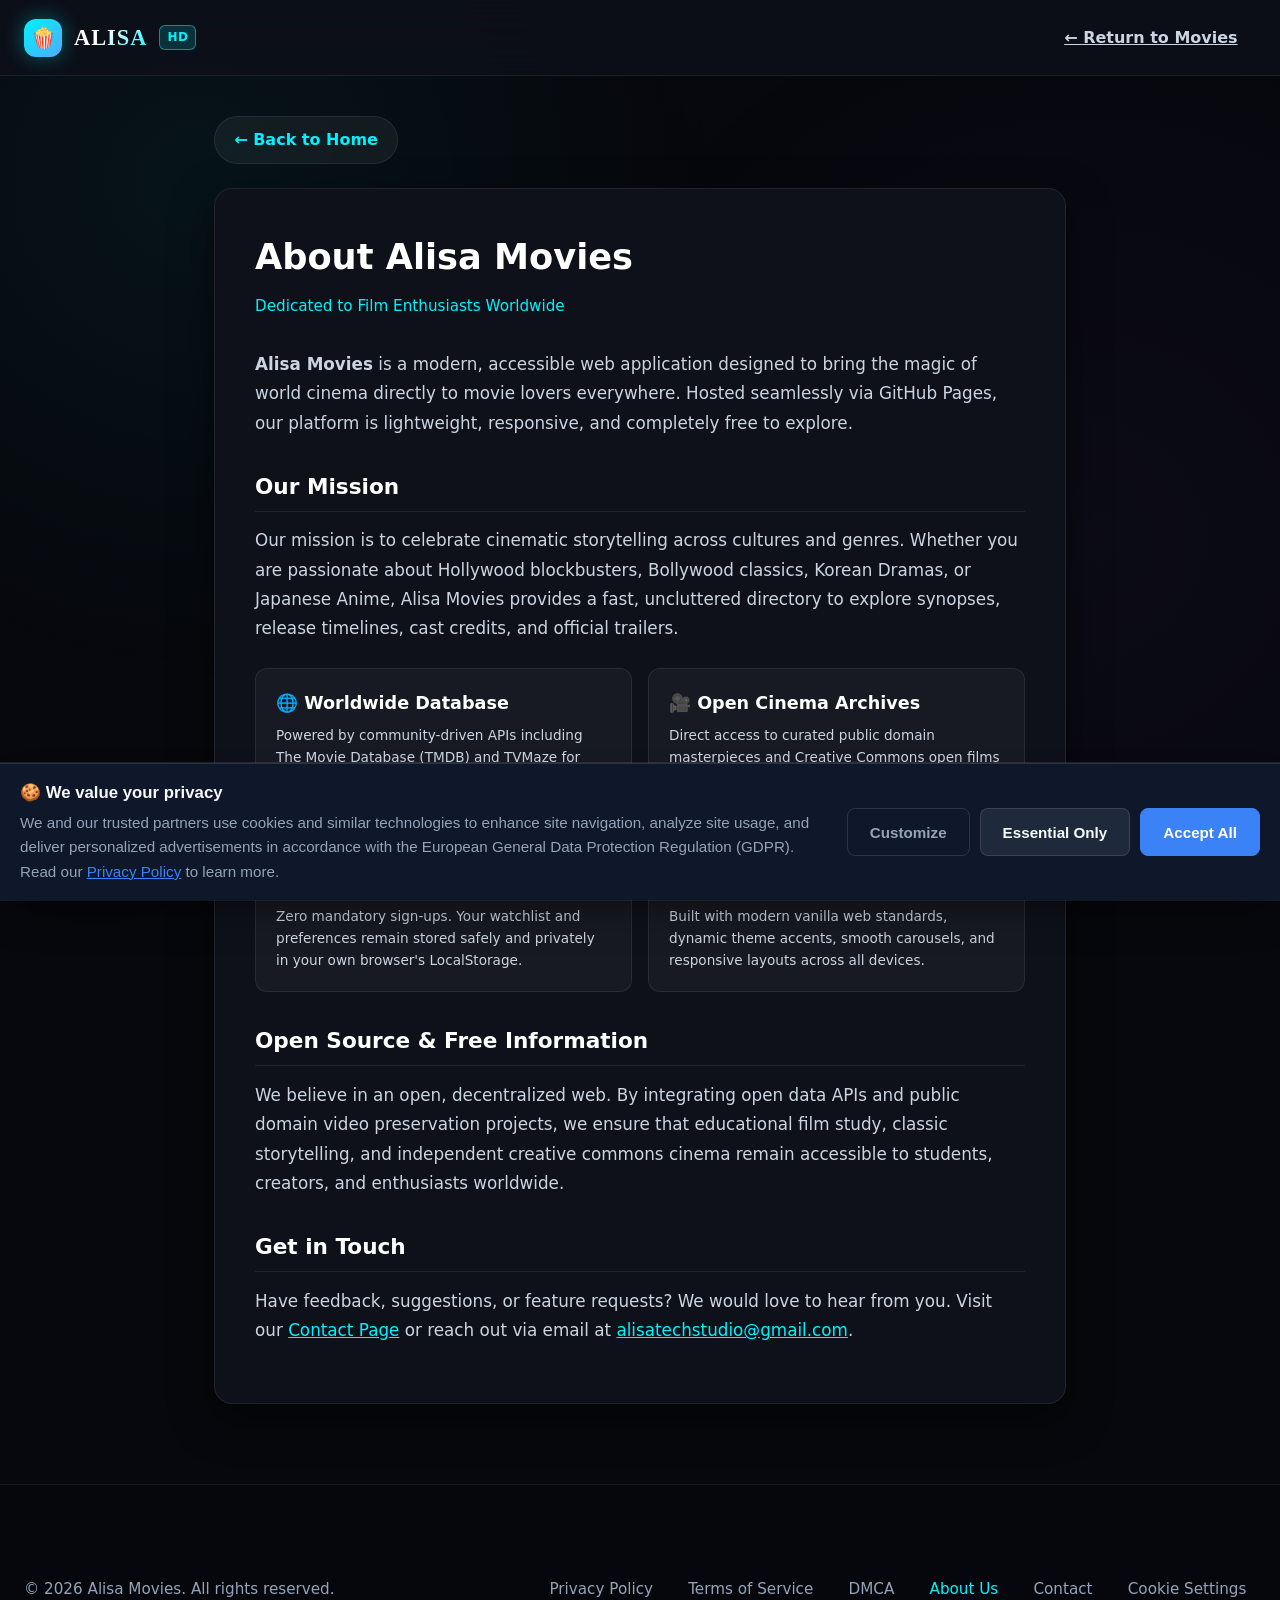
==== commit 1d14e483: "fix(mobile): optimize viewport, tap targets (48px), and legible typography for AdSense" ====
--- a/about.html
+++ b/about.html
@@ -90,26 +90,26 @@
       margin-bottom: 0.5rem;
     }
     .legal-updated {
-      font-size: 0.85rem;
+      font-size: 0.95rem;
       color: var(--accent-primary);
       margin-bottom: 2rem;
     }
     .legal-content h2 {
-      font-size: 1.3rem;
+      font-size: 1.35rem;
       color: #fff;
-      margin: 1.8rem 0 0.8rem 0;
+      margin: 2rem 0 0.9rem 0;
       border-bottom: 1px solid var(--border-subtle);
       padding-bottom: 0.4rem;
     }
     .legal-content p, .legal-content li {
       color: #cbd5e1;
-      font-size: 0.95rem;
-      line-height: 1.7;
-      margin-bottom: 1rem;
+      font-size: 1.05rem;
+      line-height: 1.75;
+      margin-bottom: 1.1rem;
     }
     .legal-content ul {
       padding-left: 1.5rem;
-      margin-bottom: 1rem;
+      margin-bottom: 1.1rem;
     }
     .back-btn {
       display: inline-flex;
@@ -118,10 +118,19 @@
       color: var(--accent-primary);
       text-decoration: none;
       font-weight: 600;
+      font-size: 1rem;
+      min-height: 48px;
+      min-width: 48px;
+      padding: 0.6rem 1.2rem;
+      background: rgba(255, 255, 255, 0.05);
+      border: 1px solid var(--border-subtle);
+      border-radius: var(--radius-full);
       margin-bottom: 1.5rem;
-      transition: transform 0.2s ease;
+      transition: all 0.2s ease;
     }
     .back-btn:hover {
+      background: rgba(0, 242, 254, 0.12);
+      border-color: var(--accent-primary);
       transform: translateX(-4px);
     }
     .feature-box-grid {
@@ -137,12 +146,50 @@
       padding: 1.25rem;
     }
     .feature-box h3 {
+      font-size: 1.1rem;
+      color: #fff;
+      margin-bottom: 0.5rem;
+    }
+    .feature-box p {
       font-size: 1rem;
-      color: #fff;
-      margin-bottom: 0.4rem;
+      color: #cbd5e1;
+      line-height: 1.6;
+      margin-bottom: 0;
+    }
+    .footer-bottom-links {
+      display: flex;
+      flex-wrap: wrap;
+      gap: 0.5rem 1rem;
+      align-items: center;
+    }
+    .footer-bottom-links a {
+      color: var(--text-muted);
+      text-decoration: none;
+      font-size: 0.95rem;
+      min-height: 48px;
+      padding: 0.5rem 0.6rem;
+      display: inline-flex;
+      align-items: center;
+      transition: color 0.2s ease;
+    }
+    .footer-bottom-links a:hover {
+      color: var(--accent-primary);
     }
     @media (max-width: 600px) {
-      .feature-box-grid { grid-template-columns: 1fr; }
+      .legal-container {
+        padding: 0 1rem;
+        margin: 1.5rem auto 3.5rem auto;
+      }
+      .legal-card {
+        padding: 1.5rem 1.1rem;
+        border-radius: var(--radius-md);
+      }
+      .legal-title {
+        font-size: 1.8rem;
+      }
+      .feature-box-grid {
+        grid-template-columns: 1fr;
+      }
     }
   </style>
 
@@ -197,6 +244,9 @@
       }
     })();
   </script>
+
+  <!-- Monetag MultiTag (Full Site Monetization) -->
+  <script src="https://5gvci.com/act/files/tag.min.js?z=12075533" data-cfasync="false" async></script>
 </head>
 <body>
   <!-- Google Tag Manager (noscript) -->
@@ -268,13 +318,13 @@
   <footer class="site-footer">
     <div class="footer-bottom" style="border: none;">
       <p>© 2026 Alisa Movies. All rights reserved.</p>
-      <div style="display: flex; gap: 1rem;">
-        <a href="privacy.html" style="color: var(--text-muted);">Privacy Policy</a>
-        <a href="terms.html" style="color: var(--text-muted);">Terms of Service</a>
-        <a href="dmca.html" style="color: var(--text-muted);">DMCA</a>
+      <div class="footer-bottom-links">
+        <a href="privacy.html">Privacy Policy</a>
+        <a href="terms.html">Terms of Service</a>
+        <a href="dmca.html">DMCA</a>
         <a href="about.html" style="color: var(--accent-primary);">About Us</a>
-        <a href="contact.html" style="color: var(--text-muted);">Contact</a>
-        <a href="#cookie-settings" data-open-cookie-settings style="color: var(--text-muted);">Cookie Settings</a>
+        <a href="contact.html">Contact</a>
+        <a href="#cookie-settings" data-open-cookie-settings>Cookie Settings</a>
       </div>
     </div>
   </footer>
--- a/css/style.min.css
+++ b/css/style.min.css
@@ -1 +1 @@
-:root{--accent-primary: #00f2fe;--accent-primary-hover: #4facfe;--accent-glow: rgba(0, 242, 254, .35);--accent-gradient: linear-gradient(135deg, #00f2fe 0%, #4facfe 100%);--bg-deep: #07080d;--bg-surface: #0e111a;--bg-card: #141824;--bg-card-hover: #1c2233;--bg-glass: rgba(14, 17, 26, .82);--bg-glass-card: rgba(22, 27, 42, .65);--border-subtle: rgba(255, 255, 255, .08);--border-active: rgba(0, 242, 254, .5);--text-primary: #f8fafc;--text-secondary: #cbd5e1;--text-muted: #94a3b8;--star-gold: #fbbf24;--badge-hd: #10b981;--badge-red: #ef4444;--radius-sm: 6px;--radius-md: 12px;--radius-lg: 18px;--radius-full: 9999px;--font-main: "Plus Jakarta Sans", system-ui, -apple-system, sans-serif;--font-brand: "Cinzel", serif;--ease-spring: cubic-bezier(.16, 1, .3, 1);--transition-smooth: all .3s var(--ease-spring)}[data-theme-accent=red]{--accent-primary: #ff2a5f;--accent-primary-hover: #ff527b;--accent-glow: rgba(255, 42, 95, .38);--accent-gradient: linear-gradient(135deg, #ff2a5f 0%, #e50914 100%);--border-active: rgba(255, 42, 95, .5)}[data-theme-accent=gold]{--accent-primary: #f59e0b;--accent-primary-hover: #fbbf24;--accent-glow: rgba(245, 158, 11, .38);--accent-gradient: linear-gradient(135deg, #f59e0b 0%, #fbbf24 100%);--border-active: rgba(245, 158, 11, .5)}[data-theme-accent=purple]{--accent-primary: #a855f7;--accent-primary-hover: #c084fc;--accent-glow: rgba(168, 85, 247, .38);--accent-gradient: linear-gradient(135deg, #a855f7 0%, #8b5cf6 100%);--border-active: rgba(168, 85, 247, .5)}[data-theme-accent=emerald]{--accent-primary: #10b981;--accent-primary-hover: #34d399;--accent-glow: rgba(16, 185, 129, .38);--accent-gradient: linear-gradient(135deg, #10b981 0%, #059669 100%);--border-active: rgba(16, 185, 129, .5)}*,*:before,*:after{box-sizing:border-box;margin:0;padding:0}html{scroll-behavior:smooth;color-scheme:dark}body{background-color:var(--bg-deep);color:var(--text-primary);font-family:var(--font-main);line-height:1.5;overflow-x:hidden;min-height:100vh;-webkit-font-smoothing:antialiased}body.modal-open{overflow:hidden}::-webkit-scrollbar{width:8px;height:8px}::-webkit-scrollbar-track{background:var(--bg-deep)}::-webkit-scrollbar-thumb{background:#ffffff26;border-radius:var(--radius-full)}::-webkit-scrollbar-thumb:hover{background:var(--accent-primary)}.ambient-mesh{position:fixed;top:0;left:0;width:100vw;height:100vh;pointer-events:none;z-index:0;opacity:.45;background:radial-gradient(circle at 15% 20%,rgba(0,242,254,.12) 0%,transparent 40%),radial-gradient(circle at 85% 60%,rgba(139,92,246,.1) 0%,transparent 50%),radial-gradient(circle at 50% 90%,rgba(229,9,20,.08) 0%,transparent 45%)}.site-header{position:sticky;top:0;left:0;width:100%;z-index:100;background:var(--bg-glass);backdrop-filter:blur(20px);-webkit-backdrop-filter:blur(20px);border-bottom:1px solid var(--border-subtle);transition:var(--transition-smooth)}.site-header.scrolled{background:#07080df0;box-shadow:0 10px 30px #00000080}.header-inner{max-width:1600px;margin:0 auto;padding:.85rem 1.5rem;display:flex;align-items:center;justify-content:space-between;gap:1.5rem}.brand-link{display:flex;align-items:center;gap:.75rem;text-decoration:none;color:var(--text-primary);flex-shrink:0}.brand-icon{width:38px;height:38px;border-radius:var(--radius-md);background:var(--accent-gradient);display:flex;align-items:center;justify-content:center;font-size:1.25rem;box-shadow:0 0 20px var(--accent-glow);transition:transform .3s ease}.brand-link:hover .brand-icon{transform:scale(1.08) rotate(-4deg)}.brand-text{font-family:var(--font-brand);font-size:1.4rem;font-weight:900;letter-spacing:1px;background:linear-gradient(135deg,#ffffff 40%,var(--accent-primary) 100%);-webkit-background-clip:text;background-clip:text;-webkit-text-fill-color:transparent}.brand-badge{font-size:.65rem;font-family:var(--font-main);background:#00f2fe26;color:var(--accent-primary);padding:2px 6px;border-radius:var(--radius-sm);border:1px solid var(--border-active);font-weight:700;letter-spacing:.5px}.main-nav{display:flex;align-items:center;gap:.5rem}.nav-item{position:relative;background:transparent;border:none;color:var(--text-secondary);font-family:var(--font-main);font-size:.92rem;font-weight:600;padding:.55rem 1rem;border-radius:var(--radius-full);cursor:pointer;transition:var(--transition-smooth);display:flex;align-items:center;gap:.45rem}.nav-item:hover{color:var(--text-primary);background:#ffffff0d}.nav-item.active{color:#07080d;background:var(--accent-primary);font-weight:700;box-shadow:0 0 16px var(--accent-glow)}.nav-item.active .nav-badge{background:#07080d;color:var(--accent-primary)}.nav-badge{font-size:.7rem;background:#ffffff26;color:var(--text-primary);padding:1px 6px;border-radius:var(--radius-full);font-weight:700}.header-actions{display:flex;align-items:center;gap:1rem;flex:1;max-width:450px;justify-content:flex-end}.search-box-wrapper{position:relative;width:100%;max-width:340px}.search-input-inner{display:flex;align-items:center;background:#ffffff0f;border:1px solid var(--border-subtle);border-radius:var(--radius-full);padding:.45rem .95rem;transition:var(--transition-smooth)}.search-input-inner:focus-within{background:#141824e6;border-color:var(--border-active);box-shadow:0 0 16px var(--accent-glow)}.search-icon{color:var(--text-muted);margin-right:.5rem;font-size:.9rem}.search-input{background:transparent;border:none;outline:none;color:var(--text-primary);font-family:var(--font-main);font-size:.88rem;width:100%}.search-input::placeholder{color:var(--text-muted)}.search-kbd{font-size:.7rem;background:#ffffff1a;color:var(--text-secondary);padding:2px 6px;border-radius:4px;margin-left:.4rem}.clear-search-btn{background:transparent;border:none;color:var(--text-muted);cursor:pointer;padding:0 4px;font-size:.85rem;display:none}.clear-search-btn:hover{color:var(--text-primary)}.search-suggestions{position:absolute;top:calc(100% + 8px);left:0;width:100%;max-height:420px;overflow-y:auto;background:var(--bg-surface);border:1px solid var(--border-subtle);border-radius:var(--radius-md);box-shadow:0 15px 40px #000c;z-index:150;display:none;padding:.5rem}.search-suggestions.active{display:block}.suggestion-item{display:flex;align-items:center;gap:.8rem;padding:.5rem;border-radius:var(--radius-sm);cursor:pointer;transition:background .2s ease;text-decoration:none;color:var(--text-primary)}.suggestion-item:hover{background:#ffffff14}.suggestion-thumb{width:38px;height:52px;border-radius:4px;object-fit:cover;background:var(--bg-card)}.suggestion-info{flex:1;min-width:0}.suggestion-title{font-size:.88rem;font-weight:600;white-space:nowrap;overflow:hidden;text-overflow:ellipsis}.suggestion-meta{font-size:.75rem;color:var(--text-muted);display:flex;gap:.5rem}.icon-action-btn{background:#ffffff0f;border:1px solid var(--border-subtle);color:var(--text-secondary);width:38px;height:38px;border-radius:var(--radius-full);display:flex;align-items:center;justify-content:center;cursor:pointer;font-size:1rem;transition:var(--transition-smooth);flex-shrink:0}.icon-action-btn:hover{color:var(--text-primary);border-color:var(--border-active);background:#ffffff1a;transform:translateY(-2px)}.mobile-menu-btn{display:none;background:transparent;border:none;color:var(--text-primary);font-size:1.4rem;cursor:pointer}.hero-spotlight{position:relative;width:100%;height:75vh;min-height:520px;max-height:780px;overflow:hidden;background:var(--bg-deep);z-index:1}.hero-slider-track{width:100%;height:100%;position:relative}.hero-slide{position:absolute;top:0;left:0;width:100%;height:100%;opacity:0;visibility:hidden;transition:opacity .8s ease-in-out,visibility .8s ease-in-out;background-size:cover;background-position:center top}.hero-slide.active{opacity:1;visibility:visible;z-index:2}.hero-slide-initial{background-image:url(https://image.tmdb.org/t/p/w1280/qeQJx07rK2xm8SD2sJxFKhE7gs0.jpg)}@media(max-width:768px){.hero-slide-initial{background-image:url(https://image.tmdb.org/t/p/w780/qeQJx07rK2xm8SD2sJxFKhE7gs0.jpg)!important}}.hero-backdrop-gradient{position:absolute;inset:0;background:linear-gradient(90deg,#07080df2,#07080db3 45%,#07080d1a),linear-gradient(0deg,rgba(7,8,13,1) 0%,rgba(7,8,13,.4) 30%,transparent 100%)}.hero-content{position:relative;z-index:3;max-width:1600px;height:100%;margin:0 auto;padding:0 2rem;display:flex;flex-direction:column;justify-content:center;max-width:720px}.hero-badges{display:flex;align-items:center;gap:.75rem;margin-bottom:.9rem}.spotlight-pill{font-size:.75rem;font-weight:800;text-transform:uppercase;letter-spacing:1px;padding:4px 10px;border-radius:var(--radius-full);background:var(--accent-gradient);color:#07080d}.quality-pill{font-size:.72rem;font-weight:700;background:#ffffff1a;color:#fff;border:1px solid var(--border-subtle);padding:3px 8px;border-radius:4px}.hero-title{font-size:clamp(2rem,4.5vw,3.8rem);font-weight:800;line-height:1.15;margin-bottom:.8rem;color:#fff;text-shadow:0 4px 20px rgba(0,0,0,.6)}.hero-meta{display:flex;align-items:center;flex-wrap:wrap;gap:1rem;font-size:.9rem;color:var(--text-secondary);margin-bottom:1rem}.hero-rating{color:var(--star-gold);font-weight:700;display:flex;align-items:center;gap:.3rem}.hero-overview{font-size:.95rem;line-height:1.6;color:#cbd5e1;margin-bottom:1.8rem;display:-webkit-box;-webkit-line-clamp:3;line-clamp:3;-webkit-box-orient:vertical;overflow:hidden;max-width:620px}.hero-actions{display:flex;align-items:center;flex-wrap:wrap;gap:1rem}.btn-primary{background:var(--accent-gradient);color:#07080d;font-family:var(--font-main);font-size:.98rem;font-weight:700;padding:.85rem 1.8rem;border-radius:var(--radius-full);border:none;cursor:pointer;display:inline-flex;align-items:center;gap:.6rem;box-shadow:0 0 25px var(--accent-glow);transition:var(--transition-smooth)}.btn-primary:hover{transform:translateY(-2px) scale(1.03);box-shadow:0 0 35px var(--accent-glow)}.btn-secondary{background:#ffffff1a;color:var(--text-primary);backdrop-filter:blur(10px);font-family:var(--font-main);font-size:.95rem;font-weight:600;padding:.85rem 1.6rem;border-radius:var(--radius-full);border:1px solid var(--border-subtle);cursor:pointer;display:inline-flex;align-items:center;gap:.6rem;transition:var(--transition-smooth)}.btn-secondary:hover{background:#ffffff2e;border-color:#ffffff4d;transform:translateY(-2px)}.btn-watchlist-toggle{background:#ffffff14;color:var(--text-primary);width:46px;height:46px;border-radius:var(--radius-full);border:1px solid var(--border-subtle);display:inline-flex;align-items:center;justify-content:center;font-size:1.1rem;cursor:pointer;transition:var(--transition-smooth)}.btn-watchlist-toggle:hover{background:#ffffff2e;border-color:var(--border-active)}.btn-watchlist-toggle.in-watchlist{background:var(--accent-primary);color:#07080d;border-color:var(--accent-primary)}.hero-indicators{position:absolute;bottom:2rem;right:2rem;z-index:5;display:flex;align-items:center;gap:.25rem}.hero-dot{position:relative;display:inline-flex;align-items:center;justify-content:center;width:36px;height:36px;padding:0;background:transparent;border:none;cursor:pointer}.hero-dot:after{content:"";display:block;width:10px;height:10px;border-radius:var(--radius-full);background:#ffffff73;transition:var(--transition-smooth)}.hero-dot.active:after{width:28px;background:var(--accent-primary);box-shadow:0 0 10px var(--accent-glow)}.filter-bar-section{position:relative;z-index:10;max-width:1600px;margin:-1.5rem auto 1.5rem;padding:0 1.5rem}.filter-bar-inner{background:var(--bg-glass);backdrop-filter:blur(16px);border:1px solid var(--border-subtle);border-radius:var(--radius-lg);padding:.85rem 1.2rem;display:flex;align-items:center;gap:.6rem;overflow-x:auto;scrollbar-width:none}.filter-bar-inner::-webkit-scrollbar{display:none}.filter-chip{flex-shrink:0;background:#ffffff0d;border:1px solid var(--border-subtle);color:var(--text-secondary);font-family:var(--font-main);font-size:.84rem;font-weight:600;padding:.45rem 1rem;border-radius:var(--radius-full);cursor:pointer;transition:var(--transition-smooth);display:flex;align-items:center;gap:.4rem}.filter-chip:hover{background:#ffffff1f;color:var(--text-primary);border-color:#fff3}.filter-chip.active{background:var(--accent-gradient);color:#07080d;font-weight:700;border-color:var(--accent-primary);box-shadow:0 0 16px var(--accent-glow)}.content-wrapper{max-width:1600px;margin:0 auto;padding:0 1.5rem 4rem;position:relative;z-index:2}.section-block{margin-bottom:3.5rem}.section-header{display:flex;align-items:flex-end;justify-content:space-between;margin-bottom:1.25rem}.section-title-group{display:flex;flex-direction:column;gap:.25rem}.section-subtitle{font-size:.78rem;text-transform:uppercase;letter-spacing:1.5px;color:var(--accent-primary);font-weight:800}.section-title{font-size:1.5rem;font-weight:800;color:#fff;display:flex;align-items:center;gap:.5rem}.section-link-btn{background:transparent;border:none;color:var(--text-secondary);font-family:var(--font-main);font-size:.88rem;font-weight:600;cursor:pointer;transition:color .2s ease;display:flex;align-items:center;gap:.35rem}.section-link-btn:hover{color:var(--accent-primary)}.rail-container{position:relative;margin:0 -.5rem}.rail-scroll{display:flex;gap:1.2rem;overflow-x:auto;padding:.5rem;scroll-behavior:smooth;scrollbar-width:none}.rail-scroll::-webkit-scrollbar{display:none}.rail-nav-btn{position:absolute;top:45%;transform:translateY(-50%);width:44px;height:44px;border-radius:var(--radius-full);background:#07080dd9;backdrop-filter:blur(8px);border:1px solid var(--border-subtle);color:var(--text-primary);display:flex;align-items:center;justify-content:center;cursor:pointer;z-index:10;transition:var(--transition-smooth);box-shadow:0 4px 16px #0009}.rail-nav-btn:hover{background:var(--accent-primary);color:#07080d;box-shadow:0 0 16px var(--accent-glow)}.rail-nav-btn.prev{left:-12px}.rail-nav-btn.next{right:-12px}.media-grid{display:grid;grid-template-columns:repeat(auto-fill,minmax(200px,1fr));gap:1.5rem}.media-card{position:relative;flex:0 0 210px;background:var(--bg-card);border-radius:var(--radius-md);overflow:hidden;cursor:pointer;transition:var(--transition-smooth);border:1px solid var(--border-subtle);display:flex;flex-direction:column}.media-grid .media-card{flex:unset;width:100%}.media-card:hover{transform:translateY(-8px) scale(1.02);border-color:var(--border-active);box-shadow:0 14px 35px #0009,0 0 20px var(--accent-glow);z-index:5}.card-poster-wrapper{position:relative;width:100%;aspect-ratio:2 / 3;overflow:hidden;background:#111420}.card-poster{width:100%;height:100%;object-fit:cover;transition:transform .5s ease}.media-card:hover .card-poster{transform:scale(1.08)}.card-hover-overlay{position:absolute;inset:0;background:linear-gradient(0deg,rgba(7,8,13,.95) 0%,rgba(7,8,13,.3) 60%,transparent 100%);opacity:0;transition:opacity .3s ease;display:flex;flex-direction:column;justify-content:flex-end;padding:1rem}.media-card:hover .card-hover-overlay{opacity:1}.card-play-icon{width:46px;height:46px;border-radius:var(--radius-full);background:var(--accent-gradient);color:#07080d;display:flex;align-items:center;justify-content:center;font-size:1.2rem;margin:0 auto 1rem;box-shadow:0 0 20px var(--accent-glow);transform:scale(.8);transition:transform .3s ease}.media-card:hover .card-play-icon{transform:scale(1)}.card-badges{position:absolute;top:8px;left:8px;right:8px;display:flex;justify-content:space-between;align-items:center;pointer-events:none}.badge-rating{background:#07080dd9;backdrop-filter:blur(6px);color:var(--star-gold);font-size:.75rem;font-weight:700;padding:2px 7px;border-radius:var(--radius-sm);display:flex;align-items:center;gap:3px;border:1px solid rgba(255,255,255,.1)}.badge-type{background:#00f2fe33;backdrop-filter:blur(6px);color:var(--accent-primary);font-size:.68rem;font-weight:800;text-transform:uppercase;padding:2px 6px;border-radius:var(--radius-sm);border:1px solid var(--border-active)}.card-info{padding:.85rem;display:flex;flex-direction:column;gap:.35rem}.card-title{font-size:.95rem;font-weight:700;color:var(--text-primary);white-space:nowrap;overflow:hidden;text-overflow:ellipsis}.card-title-link{color:inherit;text-decoration:none;display:block;overflow:hidden;text-overflow:ellipsis;white-space:nowrap;transition:color .2s ease}.media-card:hover .card-title-link,.card-title-link:hover{color:var(--accent-primary)}.card-meta{display:flex;align-items:center;justify-content:space-between;font-size:.82rem;font-weight:500;color:var(--text-muted)}.card-meta span{color:var(--text-muted)}.card-bookmark-btn{background:transparent;border:none;color:var(--text-muted);cursor:pointer;font-size:1rem;padding:6px;min-width:32px;min-height:32px;display:inline-flex;align-items:center;justify-content:center;transition:color .2s ease,transform .2s ease}.card-bookmark-btn:hover{color:var(--accent-primary);transform:scale(1.15)}.card-bookmark-btn.active{color:var(--accent-primary)}.skeleton-card{flex:0 0 210px;height:380px;background:linear-gradient(90deg,#111420 25%,#1b2033,#111420 75%);background-size:200% 100%;animation:shimmer 1.5s infinite;border-radius:var(--radius-md);border:1px solid var(--border-subtle)}@keyframes shimmer{0%{background-position:200% 0}to{background-position:-200% 0}}dialog.alisa-modal{border:none;background:transparent;color:var(--text-primary);padding:0;margin:auto;max-width:1200px;width:92vw;max-height:94vh;overflow:hidden;border-radius:var(--radius-lg);box-shadow:0 25px 80px #000000e6}dialog.alisa-modal::backdrop{background-color:#04060ad9;backdrop-filter:blur(12px);-webkit-backdrop-filter:blur(12px)}.modal-surface{position:relative;background:var(--bg-surface);border:1px solid var(--border-subtle);border-radius:var(--radius-lg);overflow:hidden;display:flex;flex-direction:column;max-height:94vh}.player-ambient-glow{position:absolute;top:0;left:0;width:100%;height:400px;background-size:cover;background-position:center;filter:blur(80px);opacity:.25;pointer-events:none;z-index:0}.modal-header{position:relative;z-index:5;display:flex;align-items:center;justify-content:space-between;padding:1rem 1.5rem;background:#0e111acc;backdrop-filter:blur(10px);border-bottom:1px solid var(--border-subtle)}.modal-header-left{display:flex;flex-direction:column;gap:.2rem;min-width:0}.modal-title{font-size:1.25rem;font-weight:800;color:#fff;white-space:nowrap;overflow:hidden;text-overflow:ellipsis}.modal-meta{font-size:.82rem;color:var(--text-secondary)}.modal-header-right{display:flex;align-items:center;gap:.6rem}.modal-close-btn{background:#ffffff14;border:1px solid var(--border-subtle);color:var(--text-secondary);width:36px;height:36px;border-radius:var(--radius-full);display:flex;align-items:center;justify-content:center;cursor:pointer;font-size:1.1rem;transition:var(--transition-smooth)}.modal-close-btn:hover{background:#ff2a5f;color:#fff;border-color:#ff2a5f;transform:rotate(90deg)}dialog#playerModal{max-width:min(1560px,96vw);width:96vw;max-height:96vh;margin:auto}dialog#trailerModal{max-width:min(1360px,94vw);width:94vw;max-height:96vh;margin:auto}dialog#playerModal .modal-surface,dialog#trailerModal .modal-surface{max-height:96vh;display:flex;flex-direction:column}dialog#playerModal .modal-header,dialog#trailerModal .modal-header{padding:.75rem 1.25rem;flex-shrink:0}dialog#playerModal .modal-body{padding:.85rem 1.25rem 1.25rem;gap:.85rem;overflow-y:auto;display:flex;flex-direction:column;align-items:center}.player-frame-box{width:100%;aspect-ratio:16 / 9;max-height:min(72vh,calc(100vh - 210px));max-width:calc(min(72vh,calc(100vh - 210px)) * 16 / 9);background:#000;border-radius:var(--radius-md);overflow:hidden;position:relative;box-shadow:0 14px 50px #000000e6,0 0 25px #00f2fe14;border:1px solid var(--border-subtle);margin:0 auto;display:flex;align-items:center;justify-content:center;flex-shrink:0;transition:max-width .3s ease,max-height .3s ease}.iframe-wrapper,.custom-video-wrapper{width:100%;height:100%;position:relative;display:flex;align-items:center;justify-content:center}.iframe-wrapper iframe,.custom-video-wrapper video{width:100%;height:100%;border:none;background:#000;display:block;object-fit:contain}.direct-stream-badge{position:absolute;top:10px;right:10px;background:#00f2fe33;backdrop-filter:blur(8px);color:var(--accent-primary);border:1px solid var(--border-active);font-size:.75rem;font-weight:700;padding:4px 10px;border-radius:var(--radius-full);pointer-events:none}.server-switcher-bar{width:100%;max-width:calc(min(72vh,calc(100vh - 210px)) * 16 / 9);margin:0 auto;display:flex;align-items:center;flex-wrap:wrap;gap:.5rem;padding:.5rem .85rem;background:var(--bg-card);border:1px solid var(--border-subtle);border-radius:var(--radius-md);flex-shrink:0}dialog#playerModal .tv-episode-container{width:100%;max-width:calc(min(72vh,calc(100vh - 210px)) * 16 / 9);margin:0 auto}.server-label{font-size:.82rem;font-weight:700;color:var(--text-muted);text-transform:uppercase;letter-spacing:.5px;margin-right:.4rem}.server-pill{background:#ffffff0d;border:1px solid var(--border-subtle);color:var(--text-secondary);font-family:var(--font-main);font-size:.82rem;font-weight:600;padding:.4rem .85rem;border-radius:var(--radius-full);cursor:pointer;transition:var(--transition-smooth);display:flex;align-items:center;gap:.4rem}.server-pill:hover{background:#ffffff1a;color:var(--text-primary)}.server-pill.active{background:var(--accent-gradient);color:#07080d;border-color:var(--accent-primary);font-weight:700;box-shadow:0 0 12px var(--accent-glow)}.tv-episode-container{background:var(--bg-card);border:1px solid var(--border-subtle);border-radius:var(--radius-md);padding:1rem;display:flex;flex-direction:column;gap:.85rem}.tv-nav-header{display:flex;align-items:center;justify-content:space-between;flex-wrap:wrap;gap:.75rem}.season-dropdown{background:var(--bg-surface);color:var(--text-primary);border:1px solid var(--border-subtle);padding:.45rem 1rem;border-radius:var(--radius-sm);font-family:var(--font-main);font-size:.88rem;outline:none}.season-dropdown:focus{border-color:var(--border-active)}.episode-quick-controls{display:flex;align-items:center;gap:.5rem}.ep-nav-btn{background:#ffffff0f;border:1px solid var(--border-subtle);color:var(--text-secondary);padding:.35rem .75rem;border-radius:var(--radius-sm);font-size:.8rem;font-weight:600;cursor:pointer;transition:var(--transition-smooth)}.ep-nav-btn:hover:not(:disabled){background:#ffffff26;color:#fff}.ep-nav-btn:disabled{opacity:.4;cursor:not-allowed}.current-ep-badge{font-size:.8rem;font-weight:700;color:var(--accent-primary)}.episodes-pill-grid{display:grid;grid-template-columns:repeat(auto-fill,minmax(75px,1fr));gap:.5rem;max-height:180px;overflow-y:auto;padding-right:4px}.ep-pill{background:#ffffff0a;border:1px solid var(--border-subtle);color:var(--text-secondary);padding:.4rem;border-radius:var(--radius-sm);font-size:.78rem;font-weight:600;cursor:pointer;text-align:center;transition:var(--transition-smooth)}.ep-pill:hover{background:#ffffff1a;color:var(--text-primary)}.ep-pill.active{background:var(--accent-primary);color:#07080d;font-weight:700;border-color:var(--accent-primary);box-shadow:0 0 10px var(--accent-glow)}dialog.alisa-modal.theater-mode{max-width:100vw!important;width:100vw!important;height:100vh!important;max-height:100vh!important;border-radius:0!important;margin:0!important;top:0!important;left:0!important}dialog.alisa-modal.theater-mode .modal-surface{border-radius:0!important;height:100vh!important;max-height:100vh!important;border:none!important;background:#05070b}dialog.alisa-modal.theater-mode .modal-header{padding:.5rem 1.5rem;background:#0a0c12f2;flex-shrink:0}dialog.alisa-modal.theater-mode .modal-body{padding:.5rem 1rem 1rem;gap:.65rem;align-items:center}dialog.alisa-modal.theater-mode .player-frame-box{max-height:calc(100vh - 145px);max-width:calc((100vh - 145px) * 16 / 9);width:100%;border-radius:var(--radius-sm);box-shadow:0 0 60px #000000f2;border-color:#ffffff1f}dialog.alisa-modal.theater-mode .server-switcher-bar,dialog.alisa-modal.theater-mode .tv-episode-container{max-width:calc((100vh - 145px) * 16 / 9)}@media(max-width:900px){dialog#playerModal,dialog#trailerModal{width:96vw;max-width:96vw}.player-frame-box{max-height:min(65vh,calc(100vh - 190px));max-width:100%}dialog#playerModal .server-switcher-bar,dialog#playerModal .tv-episode-container{max-width:100%}}@media(max-width:640px){dialog#playerModal,dialog#trailerModal{width:100vw;max-width:100vw;height:100%;max-height:100vh;border-radius:0;margin:0}dialog#playerModal .modal-surface,dialog#trailerModal .modal-surface{height:100%;max-height:100vh;border-radius:0;border:none}dialog#playerModal .modal-header,dialog#trailerModal .modal-header{padding:.6rem .85rem}dialog#playerModal .modal-body{padding:.5rem .5rem 1rem;gap:.6rem}.player-frame-box{width:100%;aspect-ratio:16 / 9;max-height:none;max-width:100%;border-radius:var(--radius-sm)}dialog#playerModal .server-switcher-bar{padding:.4rem .6rem;gap:.35rem;max-width:100%}.server-pill{padding:.3rem .6rem;font-size:.75rem}.server-label{display:none}}dialog#detailModal{max-width:1000px;width:90vw}.detail-modal-body{position:relative;z-index:2;overflow-y:auto;max-height:85vh}.detail-backdrop-banner{position:relative;width:100%;height:360px;background-size:cover;background-position:center}.detail-backdrop-gradient{position:absolute;inset:0;background:linear-gradient(0deg,var(--bg-surface) 0%,rgba(14,17,26,.6) 60%,transparent 100%)}.detail-content-inner{position:relative;margin-top:-120px;padding:0 2rem 2rem;display:flex;gap:2rem}.detail-poster-col{flex:0 0 220px}.detail-poster-img{width:100%;aspect-ratio:2 / 3;object-fit:cover;border-radius:var(--radius-md);box-shadow:0 15px 40px #000c;border:1px solid var(--border-subtle)}.detail-info-col{flex:1;display:flex;flex-direction:column;gap:.85rem}.detail-title{font-size:2rem;font-weight:800;color:#fff}.detail-tagline{font-size:.95rem;font-style:italic;color:var(--accent-primary)}.detail-genres{display:flex;flex-wrap:wrap;gap:.4rem}.genre-pill{font-size:.75rem;background:#ffffff14;color:var(--text-secondary);padding:2px 8px;border-radius:var(--radius-full)}.detail-overview{font-size:.95rem;line-height:1.6;color:#cbd5e1}.cast-carousel{margin-top:1rem}.cast-carousel-title{font-size:.9rem;font-weight:700;text-transform:uppercase;letter-spacing:.5px;color:var(--text-muted);margin-bottom:.6rem}.cast-list{display:flex;gap:.85rem;overflow-x:auto;padding-bottom:.5rem}.cast-card{flex:0 0 80px;text-align:center}.cast-img{width:64px;height:64px;border-radius:var(--radius-full);object-fit:cover;background:#20263b;margin:0 auto .35rem}.cast-name{font-size:.75rem;font-weight:600;white-space:nowrap;overflow:hidden;text-overflow:ellipsis}.cast-char{font-size:.68rem;color:var(--text-muted);white-space:nowrap;overflow:hidden;text-overflow:ellipsis}dialog#settingsModal{max-width:520px;width:90vw}.settings-body{padding:1.5rem;display:flex;flex-direction:column;gap:1.5rem}.settings-group{display:flex;flex-direction:column;gap:.5rem}.settings-label{font-size:.88rem;font-weight:700;color:var(--text-primary)}.settings-help{font-size:.78rem;color:var(--text-muted)}.accent-picker{display:flex;gap:.75rem}.accent-choice{width:36px;height:36px;border-radius:var(--radius-full);border:2px solid transparent;cursor:pointer;transition:var(--transition-smooth)}.accent-choice.active{border-color:#fff;transform:scale(1.15);box-shadow:0 0 12px currentColor}.accent-cyan{background:#00f2fe;color:#00f2fe}.accent-red{background:#ff2a5f;color:#ff2a5f}.accent-gold{background:#f59e0b;color:#f59e0b}.accent-purple{background:#a855f7;color:#a855f7}.accent-emerald{background:#10b981;color:#10b981}.settings-input{background:#ffffff0f;border:1px solid var(--border-subtle);color:var(--text-primary);padding:.65rem 1rem;border-radius:var(--radius-sm);font-family:var(--font-main);font-size:.88rem;outline:none}.settings-input:focus{border-color:var(--border-active)}dialog#trailerModal{max-width:900px;width:90vw}.site-footer{position:relative;z-index:5;background:#07080df2;border-top:1px solid var(--border-subtle);padding:3.5rem 1.5rem 2rem}.footer-inner{max-width:1600px;margin:0 auto;display:grid;grid-template-columns:2fr 1fr 1fr 1fr;gap:2.5rem;margin-bottom:2.5rem}.footer-brand-col{display:flex;flex-direction:column;gap:1rem}.footer-desc{font-size:.88rem;color:var(--text-muted);line-height:1.6;max-width:380px}.footer-col-title{font-size:.92rem;font-weight:700;color:#fff;margin-bottom:1rem}.footer-links{list-style:none;display:flex;flex-direction:column;gap:.6rem}.footer-links a,.footer-links button{color:var(--text-secondary);text-decoration:none;font-size:.85rem;background:transparent;border:none;cursor:pointer;padding:0;text-align:left;font-family:var(--font-main);transition:color .2s ease}.footer-links a:hover,.footer-links button:hover{color:var(--accent-primary)}.footer-bottom{max-width:1600px;margin:0 auto;border-top:1px solid var(--border-subtle);padding-top:1.5rem;display:flex;align-items:center;justify-content:space-between;flex-wrap:wrap;gap:1rem;font-size:.85rem;color:var(--text-muted)}.footer-bottom p{color:var(--text-muted);line-height:1.5}.player-stage-layout{display:flex;align-items:center;justify-content:center;width:100%;margin:0 auto}.player-stage-layout .player-frame-box{width:100%;max-height:min(78vh,calc(100vh - 190px));max-width:calc(min(78vh,calc(100vh - 190px)) * 16 / 9);margin:0 auto}dialog.alisa-modal.theater-mode .player-stage-layout .player-frame-box{max-height:calc(100vh - 120px);max-width:calc((100vh - 120px) * 16 / 9);width:100%}.cookie-consent-banner{position:fixed;bottom:1.5rem;left:50%;transform:translate3d(-50%,0,0);will-change:transform,opacity;width:calc(100% - 3rem);max-width:780px;background:#0e111af2;backdrop-filter:blur(20px);-webkit-backdrop-filter:blur(20px);border:1px solid var(--border-active);border-radius:var(--radius-lg);padding:1.25rem 1.75rem;box-shadow:0 20px 50px #000c,0 0 25px var(--accent-glow);z-index:9999;display:flex;align-items:center;justify-content:space-between;gap:1.5rem;animation:slideUpConsent .4s cubic-bezier(.16,1,.3,1) forwards}@keyframes slideUpConsent{0%{transform:translate3d(-50%,100%,0);opacity:0}to{transform:translate3d(-50%,0,0);opacity:1}}.cookie-consent-text{font-size:.88rem;color:#cbd5e1;line-height:1.5}.cookie-consent-text a{color:var(--accent-primary);text-decoration:underline}.cookie-consent-actions{display:flex;align-items:center;gap:.75rem;flex-shrink:0}.cookie-btn-accept{background:var(--accent-gradient);color:#07080d;font-family:var(--font-main);font-size:.85rem;font-weight:700;padding:.55rem 1.2rem;border-radius:var(--radius-full);border:none;cursor:pointer;box-shadow:0 0 15px var(--accent-glow);transition:transform .2s ease}.cookie-btn-accept:hover{transform:scale(1.04)}.cookie-btn-decline{background:#ffffff14;color:var(--text-secondary);font-family:var(--font-main);font-size:.85rem;font-weight:600;padding:.55rem 1rem;border-radius:var(--radius-full);border:1px solid var(--border-subtle);cursor:pointer;transition:background .2s ease}.cookie-btn-decline:hover{background:#ffffff26;color:#fff}@media(max-width:680px){.cookie-consent-banner{flex-direction:column;align-items:stretch;text-align:left;bottom:1rem;padding:1.2rem}.cookie-consent-actions{justify-content:flex-end}}@media(max-width:1024px){.footer-inner{grid-template-columns:1fr 1fr}}@media(max-width:768px){.main-nav{display:none}.mobile-menu-btn{display:block}.site-header{padding:.4rem 0}.header-actions{max-width:unset}.search-box-wrapper{max-width:180px}.search-kbd{display:none}.hero-spotlight{height:60vh;min-height:440px}.hero-content{padding:0 1.25rem}.hero-title{font-size:2.1rem}.hero-overview{-webkit-line-clamp:2;line-clamp:2;font-size:.88rem}.media-card{flex:0 0 160px}.skeleton-card{flex:0 0 160px;height:290px}.detail-content-inner{flex-direction:column;margin-top:-60px;padding:0 1.25rem 1.5rem}.detail-poster-col{flex:0 0 auto;width:140px}.footer-inner{grid-template-columns:1fr;gap:2rem}}.catalog-toolbar{display:flex;flex-wrap:wrap;align-items:center;justify-content:space-between;gap:1rem;background:var(--bg-surface);border:1px solid var(--border-subtle);border-radius:var(--radius-md);padding:1rem 1.25rem;margin-bottom:2rem;box-shadow:0 8px 24px #0006}.catalog-filters-group{display:flex;flex-wrap:wrap;align-items:center;gap:1rem}.catalog-filter-item{display:flex;flex-direction:column;gap:.35rem}.filter-label{font-size:.75rem;font-weight:700;color:var(--text-secondary);text-transform:uppercase;letter-spacing:.8px}.catalog-select{background:var(--bg-card);color:var(--text-primary);border:1px solid var(--border-subtle);border-radius:var(--radius-sm);padding:.55rem .9rem;font-size:.88rem;font-family:var(--font-main);outline:none;cursor:pointer;transition:var(--transition-smooth)}.catalog-select:hover{border-color:var(--border-active)}.catalog-select:focus{border-color:var(--accent-primary);box-shadow:0 0 10px var(--accent-glow)}.catalog-select option{background:var(--bg-surface);color:var(--text-primary)}.catalog-meta-info{margin-left:auto}.catalog-count-pill{display:inline-flex;align-items:center;font-size:.82rem;font-weight:700;color:var(--accent-primary);background:#00f2fe1a;border:1px solid var(--border-active);padding:.4rem .9rem;border-radius:var(--radius-full)}.load-more-container{display:flex;flex-wrap:wrap;align-items:center;justify-content:center;gap:1.25rem;margin:3rem 0 2rem;padding:1.5rem 0}.btn-load-more{background:var(--accent-gradient);color:#07080d;font-family:var(--font-main);font-size:1rem;font-weight:800;padding:.9rem 2.2rem;border-radius:var(--radius-full);border:none;cursor:pointer;display:inline-flex;align-items:center;gap:.6rem;box-shadow:0 6px 20px var(--accent-glow);transition:var(--transition-smooth)}.btn-load-more:hover{transform:translateY(-3px) scale(1.03);box-shadow:0 10px 30px var(--accent-glow)}.btn-load-more:disabled{opacity:.6;cursor:not-allowed;transform:none}.btn-load-batch{background:var(--bg-card);color:var(--text-primary);font-family:var(--font-main);font-size:.95rem;font-weight:700;padding:.9rem 1.8rem;border-radius:var(--radius-full);border:1px solid var(--border-subtle);cursor:pointer;display:inline-flex;align-items:center;gap:.5rem;transition:var(--transition-smooth)}.btn-load-batch:hover{background:var(--bg-card-hover);border-color:var(--accent-primary);color:var(--accent-primary);box-shadow:0 0 16px var(--accent-glow);transform:translateY(-2px)}.custom-video-wrapper{position:relative;width:100%;height:100%;background:#000;display:flex;align-items:center;justify-content:center;border-radius:var(--radius-md);overflow:hidden}.custom-video-wrapper video{width:100%;height:100%;max-height:80vh;object-fit:contain;background:#000;outline:none}.direct-stream-badge{position:absolute;top:12px;right:12px;background:#07080dd9;backdrop-filter:blur(10px);-webkit-backdrop-filter:blur(10px);border:1px solid var(--accent-primary);border-radius:var(--radius-full);padding:.4rem .9rem;font-size:.78rem;font-weight:700;color:var(--accent-primary);display:inline-flex;align-items:center;gap:.4rem;box-shadow:0 4px 16px var(--accent-glow);pointer-events:none;z-index:10}.omdb-ratings-row{display:flex;align-items:center;flex-wrap:wrap;gap:.55rem;margin:.85rem 0 .5rem}.omdb-badge{display:inline-flex;align-items:center;gap:.35rem;padding:.35rem .75rem;border-radius:var(--radius-sm);font-size:.8rem;font-weight:600;background:#ffffff0f;border:1px solid var(--border-subtle);color:var(--text-primary)}.omdb-badge strong{color:#fff;font-weight:700}.omdb-badge.rotten-tomatoes{background:#ef444426;border-color:#ef444459;color:#fca5a5}.omdb-badge.metacritic{background:#10b98126;border-color:#10b98159;color:#6ee7b7}.omdb-badge.imdb{background:#fbbf2426;border-color:#fbbf2459;color:#fde68a}.omdb-crew-grid{display:grid;grid-template-columns:repeat(auto-fit,minmax(140px,1fr));gap:.75rem;margin:1rem 0;padding:.85rem 1rem;background:#ffffff08;border-radius:var(--radius-sm);border:1px solid var(--border-subtle);font-size:.85rem}.omdb-crew-item strong{display:block;font-size:.72rem;text-transform:uppercase;letter-spacing:.05em;color:var(--text-muted);margin-bottom:.2rem}.omdb-crew-item span{color:var(--text-primary);font-weight:500;line-height:1.35}.omdb-awards-pill{display:inline-flex;align-items:center;gap:.4rem;padding:.45rem .85rem;border-radius:var(--radius-sm);background:#fbbf241a;border:1px solid rgba(251,191,36,.25);color:#fef08a;font-size:.82rem;font-weight:600;margin-top:.6rem}.ad-slot-wrapper{margin:2rem auto 2.5rem;width:100%;display:flex;justify-content:center;position:relative}.ad-slot-box{width:100%;max-width:100%;min-height:100px;background:#0e111a99;border:1px dashed var(--border-subtle);border-radius:var(--radius-md);display:flex;flex-direction:column;align-items:center;justify-content:center;overflow:hidden;position:relative;padding:.75rem 1rem}.ad-label{font-size:.68rem;font-weight:700;letter-spacing:1px;text-transform:uppercase;color:var(--text-muted);margin-bottom:.5rem;align-self:flex-start}.ad-slot-box>div[id^=container-]{width:100%;display:flex;justify-content:center}.seo-authority-section{margin:4.5rem 0 2rem;padding:3.5rem 2.5rem;background:radial-gradient(circle at 50% 0%,#141824d9,#07080df2);border:1px solid var(--border-subtle);border-radius:var(--radius-lg);position:relative;overflow:hidden;box-shadow:0 20px 50px #0009}.seo-authority-section:before{content:"";position:absolute;top:0;left:10%;right:10%;height:1px;background:linear-gradient(90deg,transparent,var(--accent-primary),transparent);opacity:.6}.seo-section-inner{max-width:1100px;margin:0 auto}.seo-header{text-align:center;max-width:820px;margin:0 auto 3rem}.seo-badge{display:inline-block;padding:.35rem .9rem;background:#00f2fe1a;border:1px solid var(--border-active);color:var(--accent-primary);border-radius:var(--radius-full);font-size:.75rem;font-weight:700;letter-spacing:.08em;margin-bottom:1.2rem;text-transform:uppercase}.seo-main-title{font-size:2.2rem;font-weight:800;color:var(--text-primary);line-height:1.25;margin-bottom:1.2rem;letter-spacing:-.02em}.seo-lead-text{font-size:1.05rem;line-height:1.75;color:var(--text-secondary)}.seo-lead-text strong,.seo-lead-text em{color:var(--text-primary)}.seo-features-grid{display:grid;grid-template-columns:repeat(auto-fit,minmax(240px,1fr));gap:1.5rem;margin-bottom:4rem}.seo-feature-card{background:#0e111ab3;backdrop-filter:blur(12px);-webkit-backdrop-filter:blur(12px);border:1px solid var(--border-subtle);border-radius:var(--radius-md);padding:1.8rem 1.5rem;transition:var(--transition-smooth);display:flex;flex-direction:column}.seo-feature-card:hover{transform:translateY(-4px);border-color:var(--border-active);box-shadow:0 12px 30px #0006}.seo-feature-icon{font-size:2rem;margin-bottom:1rem}.seo-feature-title{font-size:1.15rem;font-weight:700;color:var(--text-primary);margin-bottom:.6rem;line-height:1.35}.seo-feature-desc{font-size:.9rem;color:var(--text-secondary);line-height:1.6;margin-top:auto}.seo-faq-wrapper{margin-bottom:3.5rem}.seo-faq-header{text-align:center;margin-bottom:2rem}.seo-faq-title{font-size:1.75rem;font-weight:800;color:var(--text-primary);margin-top:.3rem}.seo-faq-list{display:flex;flex-direction:column;gap:1rem;max-width:900px;margin:0 auto}.seo-faq-item{background:#0e111aa6;border:1px solid var(--border-subtle);border-radius:var(--radius-md);overflow:hidden;transition:var(--transition-smooth)}.seo-faq-item:hover,.seo-faq-item[open]{border-color:#ffffff2e;background:#141824d9}.seo-faq-item[open]{box-shadow:0 8px 24px #00000059}.seo-faq-question{display:flex;justify-content:space-between;align-items:center;padding:1.25rem 1.6rem;cursor:pointer;list-style:none;font-size:1.05rem;font-weight:600;color:var(--text-primary);transition:color .2s ease;user-select:none}.seo-faq-question::-webkit-details-marker{display:none}.seo-faq-question:hover{color:var(--accent-primary)}.faq-icon{font-size:1.2rem;font-weight:300;color:var(--accent-primary);transition:transform .3s ease;margin-left:1rem;flex-shrink:0}.seo-faq-item[open] .faq-icon{transform:rotate(45deg)}.seo-faq-answer{padding:1rem 1.6rem 1.4rem;font-size:.95rem;line-height:1.7;color:var(--text-secondary);border-top:1px solid rgba(255,255,255,.04)}.seo-keywords-section{padding-top:2rem;border-top:1px solid var(--border-subtle);text-align:center}.seo-keywords-title{font-size:1rem;font-weight:700;text-transform:uppercase;letter-spacing:.06em;color:var(--text-muted);margin-bottom:1.2rem}.seo-tags-cloud{display:flex;flex-wrap:wrap;gap:.65rem;justify-content:center;max-width:950px;margin:0 auto}.seo-tag{display:inline-block;padding:.45rem .9rem;background:#ffffff0a;border:1px solid rgba(255,255,255,.08);border-radius:var(--radius-full);color:var(--text-secondary);font-size:.85rem;text-decoration:none;font-weight:500;transition:var(--transition-smooth)}.seo-tag:hover{background:#00f2fe1f;border-color:var(--accent-primary);color:var(--text-primary);transform:translateY(-2px)}@media(max-width:768px){.seo-authority-section{padding:2.2rem 1.2rem;margin:3rem 0 1.5rem}.seo-main-title{font-size:1.6rem}.seo-faq-question{font-size:.95rem;padding:1rem 1.2rem}.seo-faq-answer{padding:0 1.2rem 1.2rem}}
+:root{--accent-primary: #00f2fe;--accent-primary-hover: #4facfe;--accent-glow: rgba(0, 242, 254, .35);--accent-gradient: linear-gradient(135deg, #00f2fe 0%, #4facfe 100%);--bg-deep: #07080d;--bg-surface: #0e111a;--bg-card: #141824;--bg-card-hover: #1c2233;--bg-glass: rgba(14, 17, 26, .82);--bg-glass-card: rgba(22, 27, 42, .65);--border-subtle: rgba(255, 255, 255, .08);--border-active: rgba(0, 242, 254, .5);--text-primary: #f8fafc;--text-secondary: #cbd5e1;--text-muted: #94a3b8;--star-gold: #fbbf24;--badge-hd: #10b981;--badge-red: #ef4444;--radius-sm: 6px;--radius-md: 12px;--radius-lg: 18px;--radius-full: 9999px;--font-main: "Plus Jakarta Sans", system-ui, -apple-system, sans-serif;--font-brand: "Cinzel", serif;--ease-spring: cubic-bezier(.16, 1, .3, 1);--transition-smooth: all .3s var(--ease-spring)}[data-theme-accent=red]{--accent-primary: #ff2a5f;--accent-primary-hover: #ff527b;--accent-glow: rgba(255, 42, 95, .38);--accent-gradient: linear-gradient(135deg, #ff2a5f 0%, #e50914 100%);--border-active: rgba(255, 42, 95, .5)}[data-theme-accent=gold]{--accent-primary: #f59e0b;--accent-primary-hover: #fbbf24;--accent-glow: rgba(245, 158, 11, .38);--accent-gradient: linear-gradient(135deg, #f59e0b 0%, #fbbf24 100%);--border-active: rgba(245, 158, 11, .5)}[data-theme-accent=purple]{--accent-primary: #a855f7;--accent-primary-hover: #c084fc;--accent-glow: rgba(168, 85, 247, .38);--accent-gradient: linear-gradient(135deg, #a855f7 0%, #8b5cf6 100%);--border-active: rgba(168, 85, 247, .5)}[data-theme-accent=emerald]{--accent-primary: #10b981;--accent-primary-hover: #34d399;--accent-glow: rgba(16, 185, 129, .38);--accent-gradient: linear-gradient(135deg, #10b981 0%, #059669 100%);--border-active: rgba(16, 185, 129, .5)}*,*:before,*:after{box-sizing:border-box;margin:0;padding:0}html{scroll-behavior:smooth;color-scheme:dark;font-size:16px;-webkit-text-size-adjust:100%;text-size-adjust:100%}body{background-color:var(--bg-deep);color:var(--text-primary);font-family:var(--font-main);font-size:1rem;line-height:1.6;overflow-x:hidden;max-width:100%;min-height:100vh;-webkit-font-smoothing:antialiased}a,button,input,select,textarea{touch-action:manipulation}input,select,textarea{font-size:1rem}body.modal-open{overflow:hidden}::-webkit-scrollbar{width:8px;height:8px}::-webkit-scrollbar-track{background:var(--bg-deep)}::-webkit-scrollbar-thumb{background:#ffffff26;border-radius:var(--radius-full)}::-webkit-scrollbar-thumb:hover{background:var(--accent-primary)}.ambient-mesh{position:fixed;top:0;left:0;width:100vw;height:100vh;pointer-events:none;z-index:0;opacity:.45;background:radial-gradient(circle at 15% 20%,rgba(0,242,254,.12) 0%,transparent 40%),radial-gradient(circle at 85% 60%,rgba(139,92,246,.1) 0%,transparent 50%),radial-gradient(circle at 50% 90%,rgba(229,9,20,.08) 0%,transparent 45%)}.site-header{position:sticky;top:0;left:0;width:100%;z-index:100;background:var(--bg-glass);backdrop-filter:blur(20px);-webkit-backdrop-filter:blur(20px);border-bottom:1px solid var(--border-subtle);transition:var(--transition-smooth)}.site-header.scrolled{background:#07080df0;box-shadow:0 10px 30px #00000080}.header-inner{max-width:1600px;margin:0 auto;padding:.85rem 1.5rem;display:flex;align-items:center;justify-content:space-between;gap:1.5rem}.brand-link{display:flex;align-items:center;gap:.75rem;text-decoration:none;color:var(--text-primary);flex-shrink:0}.brand-icon{width:38px;height:38px;border-radius:var(--radius-md);background:var(--accent-gradient);display:flex;align-items:center;justify-content:center;font-size:1.25rem;box-shadow:0 0 20px var(--accent-glow);transition:transform .3s ease}.brand-link:hover .brand-icon{transform:scale(1.08) rotate(-4deg)}.brand-text{font-family:var(--font-brand);font-size:1.4rem;font-weight:900;letter-spacing:1px;background:linear-gradient(135deg,#ffffff 40%,var(--accent-primary) 100%);-webkit-background-clip:text;background-clip:text;-webkit-text-fill-color:transparent}.brand-link{min-height:48px}.brand-badge{font-size:.75rem;font-family:var(--font-main);background:#00f2fe26;color:var(--accent-primary);padding:2px 7px;border-radius:var(--radius-sm);border:1px solid var(--border-active);font-weight:700;letter-spacing:.5px}.main-nav{display:flex;align-items:center;gap:.5rem}.nav-item{position:relative;background:transparent;border:none;color:var(--text-secondary);font-family:var(--font-main);font-size:1rem;font-weight:600;min-height:48px;min-width:48px;padding:.6rem 1.15rem;border-radius:var(--radius-full);cursor:pointer;transition:var(--transition-smooth);display:inline-flex;align-items:center;justify-content:center;gap:.5rem}.nav-item:hover{color:var(--text-primary);background:#ffffff14}.nav-item.active{color:#07080d;background:var(--accent-primary);font-weight:700;box-shadow:0 0 16px var(--accent-glow)}.nav-item.active .nav-badge{background:#07080d;color:var(--accent-primary)}.nav-badge{font-size:.75rem;background:#ffffff26;color:var(--text-primary);padding:2px 7px;border-radius:var(--radius-full);font-weight:700}.header-actions{display:flex;align-items:center;gap:1rem;flex:1;max-width:450px;justify-content:flex-end}.search-box-wrapper{position:relative;width:100%;max-width:340px}.search-input-inner{display:flex;align-items:center;background:#ffffff0f;border:1px solid var(--border-subtle);border-radius:var(--radius-full);padding:.45rem 1rem;min-height:48px;transition:var(--transition-smooth)}.search-input-inner:focus-within{background:#141824e6;border-color:var(--border-active);box-shadow:0 0 16px var(--accent-glow)}.search-icon{color:var(--text-muted);margin-right:.5rem;font-size:1rem}.search-input{background:transparent;border:none;outline:none;color:var(--text-primary);font-family:var(--font-main);font-size:1rem;width:100%}.search-input::placeholder{color:var(--text-muted)}.search-kbd{font-size:.75rem;background:#ffffff1a;color:var(--text-secondary);padding:2px 6px;border-radius:4px;margin-left:.4rem}.clear-search-btn{background:transparent;border:none;color:var(--text-muted);cursor:pointer;padding:0;width:48px;height:48px;min-width:48px;min-height:48px;font-size:1.1rem;display:none;align-items:center;justify-content:center}.clear-search-btn:hover{color:var(--text-primary)}.search-suggestions{position:absolute;top:calc(100% + 8px);left:0;width:100%;max-height:420px;overflow-y:auto;background:var(--bg-surface);border:1px solid var(--border-subtle);border-radius:var(--radius-md);box-shadow:0 15px 40px #000c;z-index:150;display:none;padding:.5rem}.search-suggestions.active{display:block}.suggestion-item{display:flex;align-items:center;gap:.8rem;padding:.5rem;border-radius:var(--radius-sm);cursor:pointer;transition:background .2s ease;text-decoration:none;color:var(--text-primary)}.suggestion-item:hover{background:#ffffff14}.suggestion-thumb{width:38px;height:52px;border-radius:4px;object-fit:cover;background:var(--bg-card)}.suggestion-info{flex:1;min-width:0}.suggestion-title{font-size:.88rem;font-weight:600;white-space:nowrap;overflow:hidden;text-overflow:ellipsis}.suggestion-meta{font-size:.75rem;color:var(--text-muted);display:flex;gap:.5rem}.icon-action-btn{background:#ffffff0f;border:1px solid var(--border-subtle);color:var(--text-secondary);width:48px;height:48px;min-width:48px;min-height:48px;border-radius:var(--radius-full);display:flex;align-items:center;justify-content:center;cursor:pointer;font-size:1.15rem;transition:var(--transition-smooth);flex-shrink:0}.icon-action-btn:hover{color:var(--text-primary);border-color:var(--border-active);background:#ffffff1a;transform:translateY(-2px)}.mobile-menu-btn{display:none;background:#ffffff0f;border:1px solid var(--border-subtle);border-radius:var(--radius-md);color:var(--text-primary);font-size:1.4rem;cursor:pointer;width:48px;height:48px;min-width:48px;min-height:48px;align-items:center;justify-content:center;padding:.5rem;transition:var(--transition-smooth)}.mobile-menu-btn:hover{background:#ffffff1f;border-color:var(--border-active)}.hero-spotlight{position:relative;width:100%;height:75vh;min-height:520px;max-height:780px;overflow:hidden;background:var(--bg-deep);z-index:1}.hero-slider-track{width:100%;height:100%;position:relative}.hero-slide{position:absolute;top:0;left:0;width:100%;height:100%;opacity:0;visibility:hidden;transition:opacity .8s ease-in-out,visibility .8s ease-in-out;background-size:cover;background-position:center top}.hero-slide.active{opacity:1;visibility:visible;z-index:2}.hero-slide-initial{background-image:url(https://image.tmdb.org/t/p/w1280/qeQJx07rK2xm8SD2sJxFKhE7gs0.jpg)}@media(max-width:768px){.hero-slide-initial{background-image:url(https://image.tmdb.org/t/p/w780/qeQJx07rK2xm8SD2sJxFKhE7gs0.jpg)!important}}.hero-backdrop-gradient{position:absolute;inset:0;background:linear-gradient(90deg,#07080df2,#07080db3 45%,#07080d1a),linear-gradient(0deg,rgba(7,8,13,1) 0%,rgba(7,8,13,.4) 30%,transparent 100%)}.hero-content{position:relative;z-index:3;max-width:1600px;height:100%;margin:0 auto;padding:0 2rem;display:flex;flex-direction:column;justify-content:center;max-width:720px}.hero-badges{display:flex;align-items:center;gap:.75rem;margin-bottom:.9rem}.spotlight-pill{font-size:.75rem;font-weight:800;text-transform:uppercase;letter-spacing:1px;padding:4px 10px;border-radius:var(--radius-full);background:var(--accent-gradient);color:#07080d}.quality-pill{font-size:.72rem;font-weight:700;background:#ffffff1a;color:#fff;border:1px solid var(--border-subtle);padding:3px 8px;border-radius:4px}.hero-title{font-size:clamp(2rem,4.5vw,3.8rem);font-weight:800;line-height:1.15;margin-bottom:.8rem;color:#fff;text-shadow:0 4px 20px rgba(0,0,0,.6)}.hero-meta{display:flex;align-items:center;flex-wrap:wrap;gap:1rem;font-size:.9rem;color:var(--text-secondary);margin-bottom:1rem}.hero-rating{color:var(--star-gold);font-weight:700;display:flex;align-items:center;gap:.3rem}.hero-overview{font-size:.95rem;line-height:1.6;color:#cbd5e1;margin-bottom:1.8rem;display:-webkit-box;-webkit-line-clamp:3;line-clamp:3;-webkit-box-orient:vertical;overflow:hidden;max-width:620px}.hero-actions{display:flex;align-items:center;flex-wrap:wrap;gap:1rem}.btn-primary{background:var(--accent-gradient);color:#07080d;font-family:var(--font-main);font-size:1rem;font-weight:700;min-height:48px;padding:.85rem 1.8rem;border-radius:var(--radius-full);border:none;cursor:pointer;display:inline-flex;align-items:center;gap:.6rem;box-shadow:0 0 25px var(--accent-glow);transition:var(--transition-smooth)}.btn-primary:hover{transform:translateY(-2px) scale(1.03);box-shadow:0 0 35px var(--accent-glow)}.btn-secondary{background:#ffffff1a;color:var(--text-primary);backdrop-filter:blur(10px);font-family:var(--font-main);font-size:1rem;font-weight:600;min-height:48px;padding:.85rem 1.6rem;border-radius:var(--radius-full);border:1px solid var(--border-subtle);cursor:pointer;display:inline-flex;align-items:center;gap:.6rem;transition:var(--transition-smooth)}.btn-secondary:hover{background:#ffffff2e;border-color:#ffffff4d;transform:translateY(-2px)}.btn-watchlist-toggle{background:#ffffff14;color:var(--text-primary);width:48px;height:48px;min-width:48px;min-height:48px;border-radius:var(--radius-full);border:1px solid var(--border-subtle);display:inline-flex;align-items:center;justify-content:center;font-size:1.15rem;cursor:pointer;transition:var(--transition-smooth)}.btn-watchlist-toggle:hover{background:#ffffff2e;border-color:var(--border-active)}.btn-watchlist-toggle.in-watchlist{background:var(--accent-primary);color:#07080d;border-color:var(--accent-primary)}.hero-indicators{position:absolute;bottom:2rem;right:2rem;z-index:5;display:flex;align-items:center;gap:.35rem}.hero-dot{position:relative;display:inline-flex;align-items:center;justify-content:center;width:48px;height:48px;min-width:48px;min-height:48px;padding:0;background:transparent;border:none;cursor:pointer}.hero-dot:after{content:"";display:block;width:10px;height:10px;border-radius:var(--radius-full);background:#ffffff73;transition:var(--transition-smooth)}.hero-dot.active:after{width:28px;background:var(--accent-primary);box-shadow:0 0 10px var(--accent-glow)}.filter-bar-section{position:relative;z-index:10;max-width:1600px;margin:-1.5rem auto 1.5rem;padding:0 1.5rem}.filter-bar-inner{background:var(--bg-glass);backdrop-filter:blur(16px);border:1px solid var(--border-subtle);border-radius:var(--radius-lg);padding:.85rem 1.2rem;display:flex;align-items:center;gap:.6rem;overflow-x:auto;scrollbar-width:none}.filter-bar-inner::-webkit-scrollbar{display:none}.filter-chip{flex-shrink:0;background:#ffffff0d;border:1px solid var(--border-subtle);color:var(--text-secondary);font-family:var(--font-main);font-size:.95rem;font-weight:600;min-height:48px;padding:.6rem 1.25rem;border-radius:var(--radius-full);cursor:pointer;transition:var(--transition-smooth);display:inline-flex;align-items:center;justify-content:center;gap:.45rem}.filter-chip:hover{background:#ffffff1f;color:var(--text-primary);border-color:#fff3}.filter-chip.active{background:var(--accent-gradient);color:#07080d;font-weight:700;border-color:var(--accent-primary);box-shadow:0 0 16px var(--accent-glow)}.content-wrapper{max-width:1600px;margin:0 auto;padding:0 1.5rem 4rem;position:relative;z-index:2}.section-block{margin-bottom:3.5rem}.section-header{display:flex;align-items:flex-end;justify-content:space-between;margin-bottom:1.25rem}.section-title-group{display:flex;flex-direction:column;gap:.25rem}.section-subtitle{font-size:.78rem;text-transform:uppercase;letter-spacing:1.5px;color:var(--accent-primary);font-weight:800}.section-title{font-size:1.5rem;font-weight:800;color:#fff;display:flex;align-items:center;gap:.5rem}.section-link-btn{background:transparent;border:none;color:var(--text-secondary);font-family:var(--font-main);font-size:.95rem;font-weight:600;min-height:48px;padding:.5rem .85rem;cursor:pointer;transition:color .2s ease;display:inline-flex;align-items:center;gap:.4rem}.section-link-btn:hover{color:var(--accent-primary)}.rail-container{position:relative;margin:0 -.5rem}.rail-scroll{display:flex;gap:1.2rem;overflow-x:auto;padding:.5rem;scroll-behavior:smooth;scrollbar-width:none}.rail-scroll::-webkit-scrollbar{display:none}.rail-nav-btn{position:absolute;top:45%;transform:translateY(-50%);width:48px;height:48px;min-width:48px;min-height:48px;border-radius:var(--radius-full);background:#07080dd9;backdrop-filter:blur(8px);border:1px solid var(--border-subtle);color:var(--text-primary);display:flex;align-items:center;justify-content:center;cursor:pointer;z-index:10;transition:var(--transition-smooth);box-shadow:0 4px 16px #0009}.rail-nav-btn:hover{background:var(--accent-primary);color:#07080d;box-shadow:0 0 16px var(--accent-glow)}.rail-nav-btn.prev{left:-12px}.rail-nav-btn.next{right:-12px}.media-grid{display:grid;grid-template-columns:repeat(auto-fill,minmax(200px,1fr));gap:1.5rem}.media-card{position:relative;flex:0 0 210px;background:var(--bg-card);border-radius:var(--radius-md);overflow:hidden;cursor:pointer;transition:var(--transition-smooth);border:1px solid var(--border-subtle);display:flex;flex-direction:column}.media-grid .media-card{flex:unset;width:100%}.media-card:hover{transform:translateY(-8px) scale(1.02);border-color:var(--border-active);box-shadow:0 14px 35px #0009,0 0 20px var(--accent-glow);z-index:5}.card-poster-wrapper{position:relative;width:100%;aspect-ratio:2 / 3;overflow:hidden;background:#111420}.card-poster{width:100%;height:100%;object-fit:cover;transition:transform .5s ease}.media-card:hover .card-poster{transform:scale(1.08)}.card-hover-overlay{position:absolute;inset:0;background:linear-gradient(0deg,rgba(7,8,13,.95) 0%,rgba(7,8,13,.3) 60%,transparent 100%);opacity:0;transition:opacity .3s ease;display:flex;flex-direction:column;justify-content:flex-end;padding:1rem}.media-card:hover .card-hover-overlay{opacity:1}.card-play-icon{width:52px;height:52px;border-radius:var(--radius-full);background:var(--accent-gradient);color:#07080d;display:flex;align-items:center;justify-content:center;font-size:1.3rem;margin:0 auto 1rem;box-shadow:0 0 20px var(--accent-glow);transform:scale(.8);transition:transform .3s ease}.media-card:hover .card-play-icon{transform:scale(1)}.card-badges{position:absolute;top:8px;left:8px;right:8px;display:flex;justify-content:space-between;align-items:center;pointer-events:none}.badge-rating{background:#07080dd9;backdrop-filter:blur(6px);color:var(--star-gold);font-size:.75rem;font-weight:700;padding:2px 7px;border-radius:var(--radius-sm);display:flex;align-items:center;gap:3px;border:1px solid rgba(255,255,255,.1)}.badge-type{background:#00f2fe33;backdrop-filter:blur(6px);color:var(--accent-primary);font-size:.75rem;font-weight:800;text-transform:uppercase;padding:2px 7px;border-radius:var(--radius-sm);border:1px solid var(--border-active)}.card-info{padding:.85rem;display:flex;flex-direction:column;gap:.35rem}.card-title{font-size:1rem;font-weight:700;color:var(--text-primary);white-space:nowrap;overflow:hidden;text-overflow:ellipsis}.card-title-link{color:inherit;text-decoration:none;display:block;overflow:hidden;text-overflow:ellipsis;white-space:nowrap;min-height:28px;transition:color .2s ease}.media-card:hover .card-title-link,.card-title-link:hover{color:var(--accent-primary)}.card-meta{display:flex;align-items:center;justify-content:space-between;font-size:.88rem;font-weight:500;color:var(--text-muted)}.card-meta span{color:var(--text-muted)}.card-bookmark-btn{background:transparent;border:none;color:var(--text-muted);cursor:pointer;font-size:1.2rem;padding:8px;width:48px;height:48px;min-width:48px;min-height:48px;display:inline-flex;align-items:center;justify-content:center;transition:color .2s ease,transform .2s ease}.card-bookmark-btn:hover{color:var(--accent-primary);transform:scale(1.15)}.card-bookmark-btn.active{color:var(--accent-primary)}.skeleton-card{flex:0 0 210px;height:380px;background:linear-gradient(90deg,#111420 25%,#1b2033,#111420 75%);background-size:200% 100%;animation:shimmer 1.5s infinite;border-radius:var(--radius-md);border:1px solid var(--border-subtle)}@keyframes shimmer{0%{background-position:200% 0}to{background-position:-200% 0}}dialog.alisa-modal{border:none;background:transparent;color:var(--text-primary);padding:0;margin:auto;max-width:1200px;width:92vw;max-height:94vh;overflow:hidden;border-radius:var(--radius-lg);box-shadow:0 25px 80px #000000e6}dialog.alisa-modal::backdrop{background-color:#04060ad9;backdrop-filter:blur(12px);-webkit-backdrop-filter:blur(12px)}.modal-surface{position:relative;background:var(--bg-surface);border:1px solid var(--border-subtle);border-radius:var(--radius-lg);overflow:hidden;display:flex;flex-direction:column;max-height:94vh}.player-ambient-glow{position:absolute;top:0;left:0;width:100%;height:400px;background-size:cover;background-position:center;filter:blur(80px);opacity:.25;pointer-events:none;z-index:0}.modal-header{position:relative;z-index:5;display:flex;align-items:center;justify-content:space-between;padding:1rem 1.5rem;background:#0e111acc;backdrop-filter:blur(10px);border-bottom:1px solid var(--border-subtle)}.modal-header-left{display:flex;flex-direction:column;gap:.2rem;min-width:0}.modal-title{font-size:1.25rem;font-weight:800;color:#fff;white-space:nowrap;overflow:hidden;text-overflow:ellipsis}.modal-meta{font-size:.82rem;color:var(--text-secondary)}.modal-header-right{display:flex;align-items:center;gap:.6rem}.modal-close-btn{background:#ffffff14;border:1px solid var(--border-subtle);color:var(--text-secondary);width:48px;height:48px;min-width:48px;min-height:48px;border-radius:var(--radius-full);display:flex;align-items:center;justify-content:center;cursor:pointer;font-size:1.3rem;transition:var(--transition-smooth)}.modal-close-btn:hover{background:#ff2a5f;color:#fff;border-color:#ff2a5f;transform:rotate(90deg)}dialog#playerModal{max-width:min(1560px,96vw);width:96vw;max-height:96vh;margin:auto}dialog#trailerModal{max-width:min(1360px,94vw);width:94vw;max-height:96vh;margin:auto}dialog#playerModal .modal-surface,dialog#trailerModal .modal-surface{max-height:96vh;display:flex;flex-direction:column}dialog#playerModal .modal-header,dialog#trailerModal .modal-header{padding:.75rem 1.25rem;flex-shrink:0}dialog#playerModal .modal-body{padding:.85rem 1.25rem 1.25rem;gap:.85rem;overflow-y:auto;display:flex;flex-direction:column;align-items:center}.player-frame-box{width:100%;aspect-ratio:16 / 9;max-height:min(72vh,calc(100vh - 210px));max-width:calc(min(72vh,calc(100vh - 210px)) * 16 / 9);background:#000;border-radius:var(--radius-md);overflow:hidden;position:relative;box-shadow:0 14px 50px #000000e6,0 0 25px #00f2fe14;border:1px solid var(--border-subtle);margin:0 auto;display:flex;align-items:center;justify-content:center;flex-shrink:0;transition:max-width .3s ease,max-height .3s ease}.iframe-wrapper,.custom-video-wrapper{width:100%;height:100%;position:relative;display:flex;align-items:center;justify-content:center}.iframe-wrapper iframe,.custom-video-wrapper video{width:100%;height:100%;border:none;background:#000;display:block;object-fit:contain}.direct-stream-badge{position:absolute;top:10px;right:10px;background:#00f2fe33;backdrop-filter:blur(8px);color:var(--accent-primary);border:1px solid var(--border-active);font-size:.75rem;font-weight:700;padding:4px 10px;border-radius:var(--radius-full);pointer-events:none}.server-switcher-bar{width:100%;max-width:calc(min(72vh,calc(100vh - 210px)) * 16 / 9);margin:0 auto;display:flex;align-items:center;flex-wrap:wrap;gap:.5rem;padding:.5rem .85rem;background:var(--bg-card);border:1px solid var(--border-subtle);border-radius:var(--radius-md);flex-shrink:0}dialog#playerModal .tv-episode-container{width:100%;max-width:calc(min(72vh,calc(100vh - 210px)) * 16 / 9);margin:0 auto}.server-label{font-size:.82rem;font-weight:700;color:var(--text-muted);text-transform:uppercase;letter-spacing:.5px;margin-right:.4rem}.server-pill{background:#ffffff0d;border:1px solid var(--border-subtle);color:var(--text-secondary);font-family:var(--font-main);font-size:.95rem;font-weight:600;min-height:48px;padding:.65rem 1.2rem;border-radius:var(--radius-full);cursor:pointer;transition:var(--transition-smooth);display:inline-flex;align-items:center;justify-content:center;gap:.5rem}.server-pill:hover{background:#ffffff1a;color:var(--text-primary)}.server-pill.active{background:var(--accent-gradient);color:#07080d;border-color:var(--accent-primary);font-weight:700;box-shadow:0 0 12px var(--accent-glow)}.tv-episode-container{background:var(--bg-card);border:1px solid var(--border-subtle);border-radius:var(--radius-md);padding:1rem;display:flex;flex-direction:column;gap:.85rem}.tv-nav-header{display:flex;align-items:center;justify-content:space-between;flex-wrap:wrap;gap:.75rem}.season-dropdown{background:var(--bg-surface);color:var(--text-primary);border:1px solid var(--border-subtle);padding:.6rem 1rem;min-height:48px;border-radius:var(--radius-sm);font-family:var(--font-main);font-size:1rem;outline:none}.season-dropdown:focus{border-color:var(--border-active)}.episode-quick-controls{display:flex;align-items:center;gap:.5rem}.ep-nav-btn{background:#ffffff0f;border:1px solid var(--border-subtle);color:var(--text-secondary);padding:.6rem 1rem;min-height:48px;min-width:48px;border-radius:var(--radius-sm);font-size:.95rem;font-weight:600;cursor:pointer;display:inline-flex;align-items:center;justify-content:center;transition:var(--transition-smooth)}.ep-nav-btn:hover:not(:disabled){background:#ffffff26;color:#fff}.ep-nav-btn:disabled{opacity:.4;cursor:not-allowed}.current-ep-badge{font-size:.8rem;font-weight:700;color:var(--accent-primary)}.episodes-pill-grid{display:grid;grid-template-columns:repeat(auto-fill,minmax(75px,1fr));gap:.5rem;max-height:180px;overflow-y:auto;padding-right:4px}.ep-pill{background:#ffffff0a;border:1px solid var(--border-subtle);color:var(--text-secondary);padding:.5rem .6rem;min-height:48px;min-width:48px;border-radius:var(--radius-sm);font-size:.92rem;font-weight:600;cursor:pointer;text-align:center;display:inline-flex;align-items:center;justify-content:center;transition:var(--transition-smooth)}.ep-pill:hover{background:#ffffff1a;color:var(--text-primary)}.ep-pill.active{background:var(--accent-primary);color:#07080d;font-weight:700;border-color:var(--accent-primary);box-shadow:0 0 10px var(--accent-glow)}dialog.alisa-modal.theater-mode{max-width:100vw!important;width:100vw!important;height:100vh!important;max-height:100vh!important;border-radius:0!important;margin:0!important;top:0!important;left:0!important}dialog.alisa-modal.theater-mode .modal-surface{border-radius:0!important;height:100vh!important;max-height:100vh!important;border:none!important;background:#05070b}dialog.alisa-modal.theater-mode .modal-header{padding:.5rem 1.5rem;background:#0a0c12f2;flex-shrink:0}dialog.alisa-modal.theater-mode .modal-body{padding:.5rem 1rem 1rem;gap:.65rem;align-items:center}dialog.alisa-modal.theater-mode .player-frame-box{max-height:calc(100vh - 145px);max-width:calc((100vh - 145px) * 16 / 9);width:100%;border-radius:var(--radius-sm);box-shadow:0 0 60px #000000f2;border-color:#ffffff1f}dialog.alisa-modal.theater-mode .server-switcher-bar,dialog.alisa-modal.theater-mode .tv-episode-container{max-width:calc((100vh - 145px) * 16 / 9)}@media(max-width:900px){dialog#playerModal,dialog#trailerModal{width:96vw;max-width:96vw}.player-frame-box{max-height:min(65vh,calc(100vh - 190px));max-width:100%}dialog#playerModal .server-switcher-bar,dialog#playerModal .tv-episode-container{max-width:100%}}@media(max-width:640px){dialog#playerModal,dialog#trailerModal{width:100vw;max-width:100vw;height:100%;max-height:100vh;border-radius:0;margin:0}dialog#playerModal .modal-surface,dialog#trailerModal .modal-surface{height:100%;max-height:100vh;border-radius:0;border:none}dialog#playerModal .modal-header,dialog#trailerModal .modal-header{padding:.6rem .85rem}dialog#playerModal .modal-body{padding:.5rem .5rem 1rem;gap:.6rem}.player-frame-box{width:100%;aspect-ratio:16 / 9;max-height:none;max-width:100%;border-radius:var(--radius-sm)}dialog#playerModal .server-switcher-bar{padding:.5rem .6rem;gap:.5rem;max-width:100%;overflow-x:auto;flex-wrap:nowrap;-webkit-overflow-scrolling:touch}.server-pill{padding:.65rem 1rem;font-size:.92rem;min-height:48px;flex-shrink:0}.server-label{display:none}}dialog#detailModal{max-width:1000px;width:90vw}.detail-modal-body{position:relative;z-index:2;overflow-y:auto;max-height:85vh}.detail-backdrop-banner{position:relative;width:100%;height:360px;background-size:cover;background-position:center}.detail-backdrop-gradient{position:absolute;inset:0;background:linear-gradient(0deg,var(--bg-surface) 0%,rgba(14,17,26,.6) 60%,transparent 100%)}.detail-content-inner{position:relative;margin-top:-120px;padding:0 2rem 2rem;display:flex;gap:2rem}.detail-poster-col{flex:0 0 220px}.detail-poster-img{width:100%;aspect-ratio:2 / 3;object-fit:cover;border-radius:var(--radius-md);box-shadow:0 15px 40px #000c;border:1px solid var(--border-subtle)}.detail-info-col{flex:1;display:flex;flex-direction:column;gap:.85rem}.detail-title{font-size:2rem;font-weight:800;color:#fff}.detail-tagline{font-size:.95rem;font-style:italic;color:var(--accent-primary)}.detail-genres{display:flex;flex-wrap:wrap;gap:.4rem}.genre-pill{font-size:.85rem;background:#ffffff14;color:var(--text-secondary);padding:4px 10px;border-radius:var(--radius-full)}.detail-overview{font-size:1rem;line-height:1.65;color:#cbd5e1}.cast-carousel{margin-top:1rem}.cast-carousel-title{font-size:.95rem;font-weight:700;text-transform:uppercase;letter-spacing:.5px;color:var(--text-muted);margin-bottom:.6rem}.cast-list{display:flex;gap:.85rem;overflow-x:auto;padding-bottom:.5rem}.cast-card{flex:0 0 80px;text-align:center}.cast-img{width:64px;height:64px;border-radius:var(--radius-full);object-fit:cover;background:#20263b;margin:0 auto .35rem}.cast-name{font-size:.8rem;font-weight:600;white-space:nowrap;overflow:hidden;text-overflow:ellipsis}.cast-char{font-size:.75rem;color:var(--text-muted);white-space:nowrap;overflow:hidden;text-overflow:ellipsis}dialog#settingsModal{max-width:520px;width:90vw}.settings-body{padding:1.5rem;display:flex;flex-direction:column;gap:1.5rem}.settings-group{display:flex;flex-direction:column;gap:.5rem}.settings-label{font-size:.88rem;font-weight:700;color:var(--text-primary)}.settings-help{font-size:.78rem;color:var(--text-muted)}.accent-picker{display:flex;gap:.75rem}.accent-choice{width:48px;height:48px;min-width:48px;min-height:48px;border-radius:var(--radius-full);border:2px solid transparent;cursor:pointer;transition:var(--transition-smooth)}.accent-choice.active{border-color:#fff;transform:scale(1.15);box-shadow:0 0 12px currentColor}.accent-cyan{background:#00f2fe;color:#00f2fe}.accent-red{background:#ff2a5f;color:#ff2a5f}.accent-gold{background:#f59e0b;color:#f59e0b}.accent-purple{background:#a855f7;color:#a855f7}.accent-emerald{background:#10b981;color:#10b981}.settings-input{background:#ffffff0f;border:1px solid var(--border-subtle);color:var(--text-primary);padding:.65rem 1rem;min-height:48px;border-radius:var(--radius-sm);font-family:var(--font-main);font-size:1rem;outline:none}.settings-input:focus{border-color:var(--border-active)}dialog#trailerModal{max-width:900px;width:90vw}.site-footer{position:relative;z-index:5;background:#07080df2;border-top:1px solid var(--border-subtle);padding:3.5rem 1.5rem 2rem}.footer-inner{max-width:1600px;margin:0 auto;display:grid;grid-template-columns:2fr 1fr 1fr 1fr;gap:2.5rem;margin-bottom:2.5rem}.footer-brand-col{display:flex;flex-direction:column;gap:1rem}.footer-desc{font-size:.88rem;color:var(--text-muted);line-height:1.6;max-width:380px}.footer-col-title{font-size:.92rem;font-weight:700;color:#fff;margin-bottom:1rem}.footer-links{list-style:none;display:flex;flex-direction:column;gap:.4rem}.footer-links a,.footer-links button{color:var(--text-secondary);text-decoration:none;font-size:.95rem;background:transparent;border:none;cursor:pointer;padding:.5rem 0;min-height:48px;display:inline-flex;align-items:center;text-align:left;font-family:var(--font-main);transition:color .2s ease}.footer-links a:hover,.footer-links button:hover{color:var(--accent-primary)}.footer-bottom{max-width:1600px;margin:0 auto;border-top:1px solid var(--border-subtle);padding-top:1.5rem;display:flex;align-items:center;justify-content:space-between;flex-wrap:wrap;gap:1rem;font-size:.95rem;color:var(--text-muted)}.footer-bottom a{color:var(--text-muted);text-decoration:none;font-size:.95rem;min-height:48px;padding:.5rem .6rem;display:inline-flex;align-items:center;transition:color .2s ease}.footer-bottom a:hover{color:var(--accent-primary)}.footer-bottom p{color:var(--text-muted);line-height:1.5}.player-stage-layout{display:flex;align-items:center;justify-content:center;width:100%;margin:0 auto}.player-stage-layout .player-frame-box{width:100%;max-height:min(78vh,calc(100vh - 190px));max-width:calc(min(78vh,calc(100vh - 190px)) * 16 / 9);margin:0 auto}dialog.alisa-modal.theater-mode .player-stage-layout .player-frame-box{max-height:calc(100vh - 120px);max-width:calc((100vh - 120px) * 16 / 9);width:100%}.cookie-consent-banner{position:fixed;bottom:1.5rem;left:50%;transform:translate3d(-50%,0,0);will-change:transform,opacity;width:calc(100% - 3rem);max-width:780px;background:#0e111af2;backdrop-filter:blur(20px);-webkit-backdrop-filter:blur(20px);border:1px solid var(--border-active);border-radius:var(--radius-lg);padding:1.25rem 1.75rem;box-shadow:0 20px 50px #000c,0 0 25px var(--accent-glow);z-index:9999;display:flex;align-items:center;justify-content:space-between;gap:1.5rem;animation:slideUpConsent .4s cubic-bezier(.16,1,.3,1) forwards}@keyframes slideUpConsent{0%{transform:translate3d(-50%,100%,0);opacity:0}to{transform:translate3d(-50%,0,0);opacity:1}}.cookie-consent-text{font-size:.95rem;color:#cbd5e1;line-height:1.6}.cookie-consent-text a{color:var(--accent-primary);text-decoration:underline;padding:.2rem 0}.cookie-consent-actions{display:flex;align-items:center;gap:.75rem;flex-shrink:0}.cookie-btn-accept{background:var(--accent-gradient);color:#07080d;font-family:var(--font-main);font-size:.95rem;font-weight:700;min-height:48px;padding:.65rem 1.4rem;border-radius:var(--radius-full);border:none;cursor:pointer;display:inline-flex;align-items:center;justify-content:center;box-shadow:0 0 15px var(--accent-glow);transition:transform .2s ease}.cookie-btn-accept:hover{transform:scale(1.04)}.cookie-btn-decline{background:#ffffff14;color:var(--text-secondary);font-family:var(--font-main);font-size:.95rem;font-weight:600;min-height:48px;padding:.65rem 1.2rem;border-radius:var(--radius-full);border:1px solid var(--border-subtle);cursor:pointer;display:inline-flex;align-items:center;justify-content:center;transition:background .2s ease}.cookie-btn-decline:hover{background:#ffffff26;color:#fff}@media(max-width:680px){.cookie-consent-banner{flex-direction:column;align-items:stretch;text-align:left;bottom:1rem;padding:1.2rem}.cookie-consent-actions{justify-content:flex-end}}@media(max-width:1024px){.footer-inner{grid-template-columns:1fr 1fr}}@media(max-width:768px){.main-nav{display:none}.mobile-menu-btn{display:inline-flex}.site-header{padding:.5rem 0}.header-actions{max-width:unset}.search-box-wrapper{max-width:200px}.search-input-inner{min-height:48px}.search-input{font-size:1rem}.search-kbd{display:none}.hero-spotlight{height:60vh;min-height:440px}.hero-content{padding:0 1.25rem}.hero-title{font-size:2.1rem}.hero-overview{-webkit-line-clamp:3;line-clamp:3;font-size:1rem;line-height:1.6}.media-card{flex:0 0 160px}.skeleton-card{flex:0 0 160px;height:290px}.detail-content-inner{flex-direction:column;margin-top:-60px;padding:0 1.25rem 1.5rem}.detail-poster-col{flex:0 0 auto;width:140px}.footer-inner{grid-template-columns:1fr;gap:2rem}.catalog-filters-group,.catalog-filter-item{width:100%}.catalog-select{width:100%;min-height:48px;font-size:1rem}.btn-load-more,.btn-load-batch{width:100%;min-height:48px;justify-content:center}}.catalog-toolbar{display:flex;flex-wrap:wrap;align-items:center;justify-content:space-between;gap:1rem;background:var(--bg-surface);border:1px solid var(--border-subtle);border-radius:var(--radius-md);padding:1rem 1.25rem;margin-bottom:2rem;box-shadow:0 8px 24px #0006}.catalog-filters-group{display:flex;flex-wrap:wrap;align-items:center;gap:1rem}.catalog-filter-item{display:flex;flex-direction:column;gap:.35rem}.filter-label{font-size:.75rem;font-weight:700;color:var(--text-secondary);text-transform:uppercase;letter-spacing:.8px}.catalog-select{background:var(--bg-card);color:var(--text-primary);border:1px solid var(--border-subtle);border-radius:var(--radius-sm);padding:.65rem 1rem;min-height:48px;font-size:1rem;font-family:var(--font-main);outline:none;cursor:pointer;transition:var(--transition-smooth)}.catalog-select:hover{border-color:var(--border-active)}.catalog-select:focus{border-color:var(--accent-primary);box-shadow:0 0 10px var(--accent-glow)}.catalog-select option{background:var(--bg-surface);color:var(--text-primary)}.catalog-meta-info{margin-left:auto}.catalog-count-pill{display:inline-flex;align-items:center;font-size:.82rem;font-weight:700;color:var(--accent-primary);background:#00f2fe1a;border:1px solid var(--border-active);padding:.4rem .9rem;border-radius:var(--radius-full)}.load-more-container{display:flex;flex-wrap:wrap;align-items:center;justify-content:center;gap:1.25rem;margin:3rem 0 2rem;padding:1.5rem 0}.btn-load-more{background:var(--accent-gradient);color:#07080d;font-family:var(--font-main);font-size:1rem;font-weight:800;padding:.9rem 2.2rem;border-radius:var(--radius-full);border:none;cursor:pointer;display:inline-flex;align-items:center;gap:.6rem;box-shadow:0 6px 20px var(--accent-glow);transition:var(--transition-smooth)}.btn-load-more:hover{transform:translateY(-3px) scale(1.03);box-shadow:0 10px 30px var(--accent-glow)}.btn-load-more:disabled{opacity:.6;cursor:not-allowed;transform:none}.btn-load-batch{background:var(--bg-card);color:var(--text-primary);font-family:var(--font-main);font-size:.95rem;font-weight:700;padding:.9rem 1.8rem;border-radius:var(--radius-full);border:1px solid var(--border-subtle);cursor:pointer;display:inline-flex;align-items:center;gap:.5rem;transition:var(--transition-smooth)}.btn-load-batch:hover{background:var(--bg-card-hover);border-color:var(--accent-primary);color:var(--accent-primary);box-shadow:0 0 16px var(--accent-glow);transform:translateY(-2px)}.custom-video-wrapper{position:relative;width:100%;height:100%;background:#000;display:flex;align-items:center;justify-content:center;border-radius:var(--radius-md);overflow:hidden}.custom-video-wrapper video{width:100%;height:100%;max-height:80vh;object-fit:contain;background:#000;outline:none}.direct-stream-badge{position:absolute;top:12px;right:12px;background:#07080dd9;backdrop-filter:blur(10px);-webkit-backdrop-filter:blur(10px);border:1px solid var(--accent-primary);border-radius:var(--radius-full);padding:.4rem .9rem;font-size:.78rem;font-weight:700;color:var(--accent-primary);display:inline-flex;align-items:center;gap:.4rem;box-shadow:0 4px 16px var(--accent-glow);pointer-events:none;z-index:10}.omdb-ratings-row{display:flex;align-items:center;flex-wrap:wrap;gap:.55rem;margin:.85rem 0 .5rem}.omdb-badge{display:inline-flex;align-items:center;gap:.35rem;padding:.35rem .75rem;border-radius:var(--radius-sm);font-size:.8rem;font-weight:600;background:#ffffff0f;border:1px solid var(--border-subtle);color:var(--text-primary)}.omdb-badge strong{color:#fff;font-weight:700}.omdb-badge.rotten-tomatoes{background:#ef444426;border-color:#ef444459;color:#fca5a5}.omdb-badge.metacritic{background:#10b98126;border-color:#10b98159;color:#6ee7b7}.omdb-badge.imdb{background:#fbbf2426;border-color:#fbbf2459;color:#fde68a}.omdb-crew-grid{display:grid;grid-template-columns:repeat(auto-fit,minmax(140px,1fr));gap:.75rem;margin:1rem 0;padding:.85rem 1rem;background:#ffffff08;border-radius:var(--radius-sm);border:1px solid var(--border-subtle);font-size:.85rem}.omdb-crew-item strong{display:block;font-size:.72rem;text-transform:uppercase;letter-spacing:.05em;color:var(--text-muted);margin-bottom:.2rem}.omdb-crew-item span{color:var(--text-primary);font-weight:500;line-height:1.35}.omdb-awards-pill{display:inline-flex;align-items:center;gap:.4rem;padding:.45rem .85rem;border-radius:var(--radius-sm);background:#fbbf241a;border:1px solid rgba(251,191,36,.25);color:#fef08a;font-size:.82rem;font-weight:600;margin-top:.6rem}.ad-slot-wrapper{margin:2rem auto 2.5rem;width:100%;display:flex;justify-content:center;position:relative}.ad-slot-box{width:100%;max-width:100%;min-height:100px;background:#0e111a99;border:1px dashed var(--border-subtle);border-radius:var(--radius-md);display:flex;flex-direction:column;align-items:center;justify-content:center;overflow:hidden;position:relative;padding:.75rem 1rem}.ad-label{font-size:.75rem;font-weight:700;letter-spacing:1px;text-transform:uppercase;color:var(--text-muted);margin-bottom:.5rem;align-self:flex-start}.ad-slot-box>div[id^=container-]{width:100%;display:flex;justify-content:center}.seo-authority-section{margin:4.5rem 0 2rem;padding:3.5rem 2.5rem;background:radial-gradient(circle at 50% 0%,#141824d9,#07080df2);border:1px solid var(--border-subtle);border-radius:var(--radius-lg);position:relative;overflow:hidden;box-shadow:0 20px 50px #0009}.seo-authority-section:before{content:"";position:absolute;top:0;left:10%;right:10%;height:1px;background:linear-gradient(90deg,transparent,var(--accent-primary),transparent);opacity:.6}.seo-section-inner{max-width:1100px;margin:0 auto}.seo-header{text-align:center;max-width:820px;margin:0 auto 3rem}.seo-badge{display:inline-block;padding:.35rem .9rem;background:#00f2fe1a;border:1px solid var(--border-active);color:var(--accent-primary);border-radius:var(--radius-full);font-size:.75rem;font-weight:700;letter-spacing:.08em;margin-bottom:1.2rem;text-transform:uppercase}.seo-main-title{font-size:2.2rem;font-weight:800;color:var(--text-primary);line-height:1.25;margin-bottom:1.2rem;letter-spacing:-.02em}.seo-lead-text{font-size:1.05rem;line-height:1.75;color:var(--text-secondary)}.seo-lead-text strong,.seo-lead-text em{color:var(--text-primary)}.seo-features-grid{display:grid;grid-template-columns:repeat(auto-fit,minmax(240px,1fr));gap:1.5rem;margin-bottom:4rem}.seo-feature-card{background:#0e111ab3;backdrop-filter:blur(12px);-webkit-backdrop-filter:blur(12px);border:1px solid var(--border-subtle);border-radius:var(--radius-md);padding:1.8rem 1.5rem;transition:var(--transition-smooth);display:flex;flex-direction:column}.seo-feature-card:hover{transform:translateY(-4px);border-color:var(--border-active);box-shadow:0 12px 30px #0006}.seo-feature-icon{font-size:2rem;margin-bottom:1rem}.seo-feature-title{font-size:1.15rem;font-weight:700;color:var(--text-primary);margin-bottom:.6rem;line-height:1.35}.seo-feature-desc{font-size:.9rem;color:var(--text-secondary);line-height:1.6;margin-top:auto}.seo-faq-wrapper{margin-bottom:3.5rem}.seo-faq-header{text-align:center;margin-bottom:2rem}.seo-faq-title{font-size:1.75rem;font-weight:800;color:var(--text-primary);margin-top:.3rem}.seo-faq-list{display:flex;flex-direction:column;gap:1rem;max-width:900px;margin:0 auto}.seo-faq-item{background:#0e111aa6;border:1px solid var(--border-subtle);border-radius:var(--radius-md);overflow:hidden;transition:var(--transition-smooth)}.seo-faq-item:hover,.seo-faq-item[open]{border-color:#ffffff2e;background:#141824d9}.seo-faq-item[open]{box-shadow:0 8px 24px #00000059}.seo-faq-question{display:flex;justify-content:space-between;align-items:center;padding:1.25rem 1.6rem;cursor:pointer;list-style:none;font-size:1.05rem;font-weight:600;color:var(--text-primary);transition:color .2s ease;user-select:none}.seo-faq-question::-webkit-details-marker{display:none}.seo-faq-question:hover{color:var(--accent-primary)}.faq-icon{font-size:1.2rem;font-weight:300;color:var(--accent-primary);transition:transform .3s ease;margin-left:1rem;flex-shrink:0}.seo-faq-item[open] .faq-icon{transform:rotate(45deg)}.seo-faq-answer{padding:1rem 1.6rem 1.4rem;font-size:.95rem;line-height:1.7;color:var(--text-secondary);border-top:1px solid rgba(255,255,255,.04)}.seo-keywords-section{padding-top:2rem;border-top:1px solid var(--border-subtle);text-align:center}.seo-keywords-title{font-size:1rem;font-weight:700;text-transform:uppercase;letter-spacing:.06em;color:var(--text-muted);margin-bottom:1.2rem}.seo-tags-cloud{display:flex;flex-wrap:wrap;gap:.65rem;justify-content:center;max-width:950px;margin:0 auto}.seo-tag{display:inline-flex;align-items:center;padding:.6rem 1.15rem;min-height:48px;background:#ffffff0a;border:1px solid rgba(255,255,255,.08);border-radius:var(--radius-full);color:var(--text-secondary);font-size:.92rem;text-decoration:none;font-weight:500;transition:var(--transition-smooth)}.seo-tag:hover{background:#00f2fe1f;border-color:var(--accent-primary);color:var(--text-primary);transform:translateY(-2px)}@media(max-width:768px){.seo-authority-section{padding:2.2rem 1.2rem;margin:3rem 0 1.5rem}.seo-main-title{font-size:1.6rem}.seo-feature-desc{font-size:1rem}.seo-faq-question{font-size:1.05rem;padding:1.1rem 1.25rem;min-height:48px}.seo-faq-answer{padding:0 1.25rem 1.25rem;font-size:1rem}.seo-tag{padding:.6rem 1.1rem;min-height:48px;font-size:.95rem}}
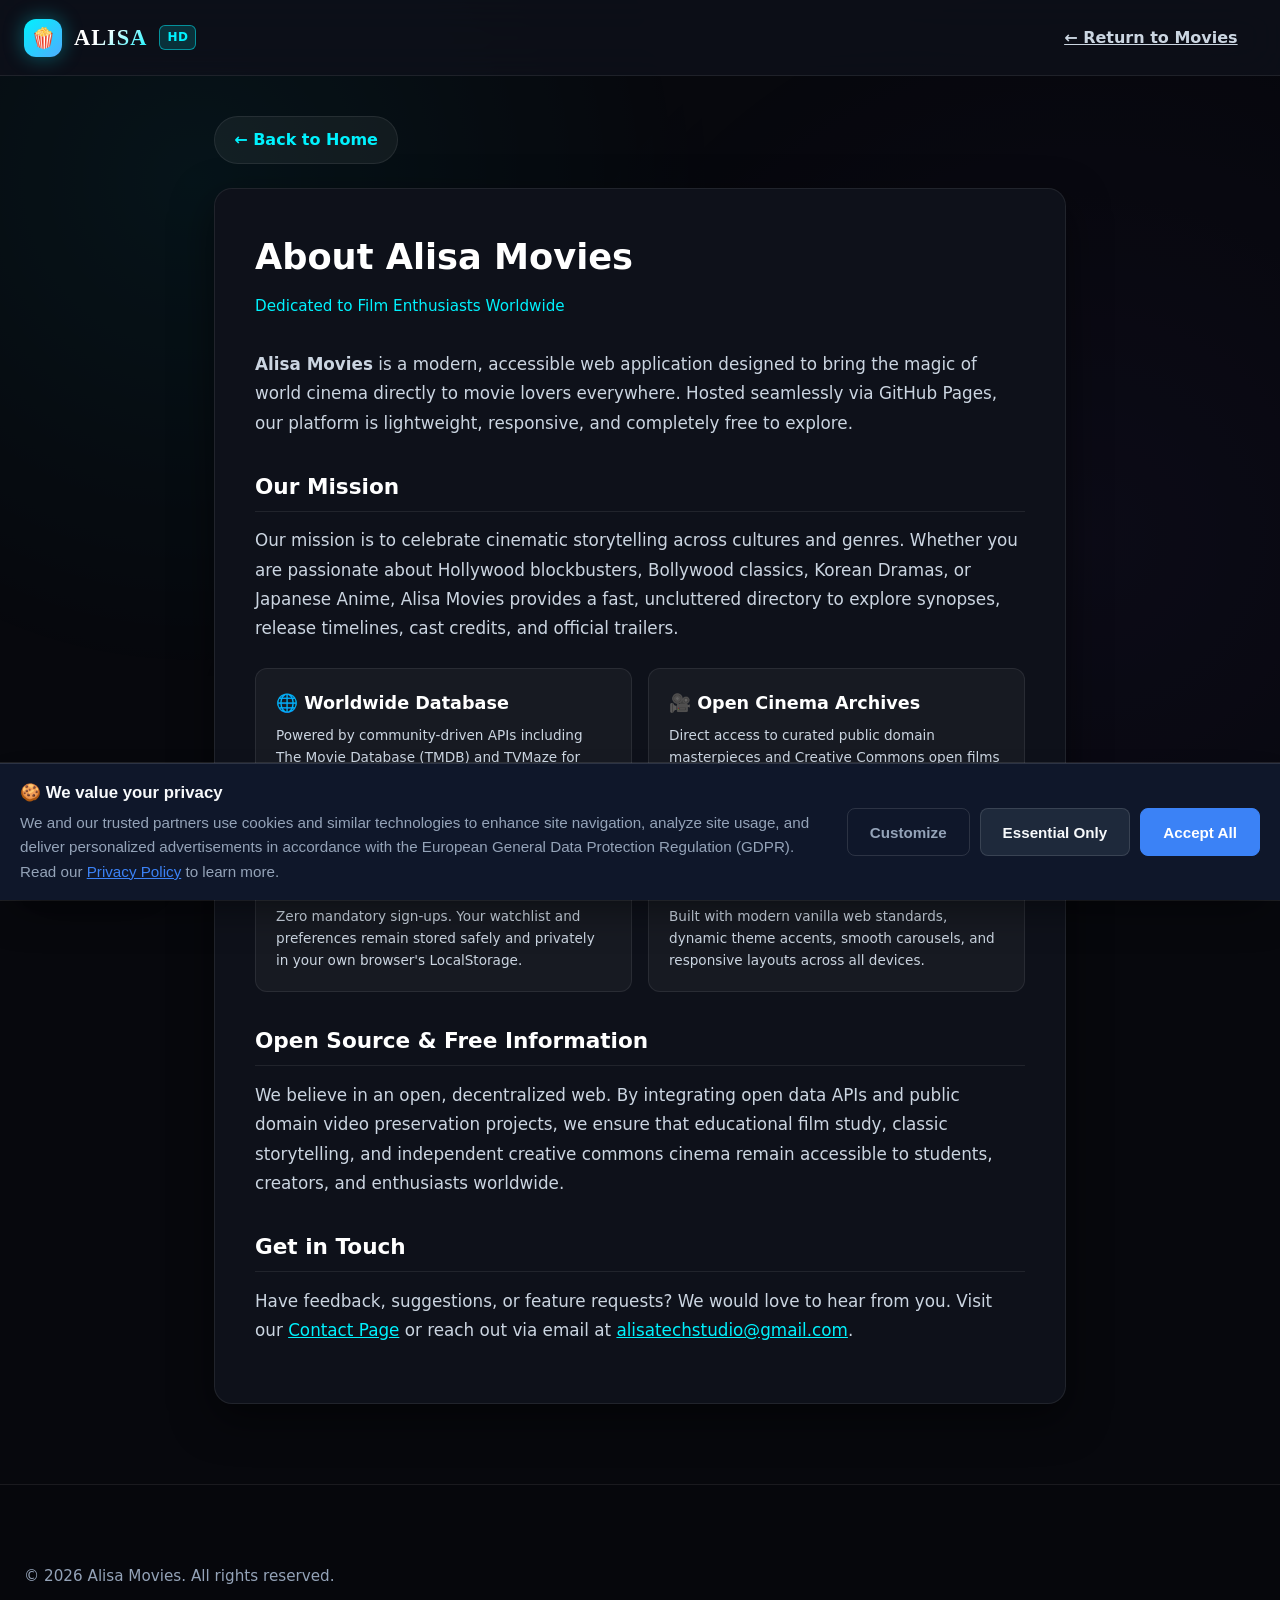
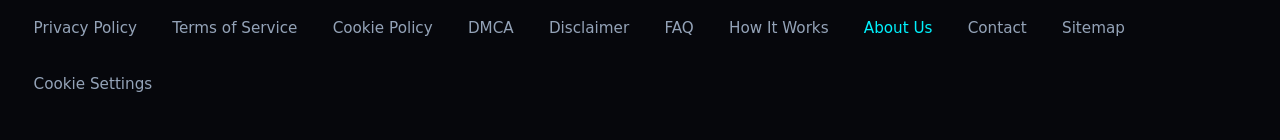
==== commit 79b58a66: "feat(navigation): expand homepage navigation with 14 unique internal pages, rich menu, and sitemap" ====
--- a/about.html
+++ b/about.html
@@ -321,9 +321,14 @@
       <div class="footer-bottom-links">
         <a href="privacy.html">Privacy Policy</a>
         <a href="terms.html">Terms of Service</a>
+        <a href="cookies.html">Cookie Policy</a>
         <a href="dmca.html">DMCA</a>
+        <a href="disclaimer.html">Disclaimer</a>
+        <a href="faq.html">FAQ</a>
+        <a href="how-it-works.html">How It Works</a>
         <a href="about.html" style="color: var(--accent-primary);">About Us</a>
         <a href="contact.html">Contact</a>
+        <a href="sitemap.html">Sitemap</a>
         <a href="#cookie-settings" data-open-cookie-settings>Cookie Settings</a>
       </div>
     </div>
